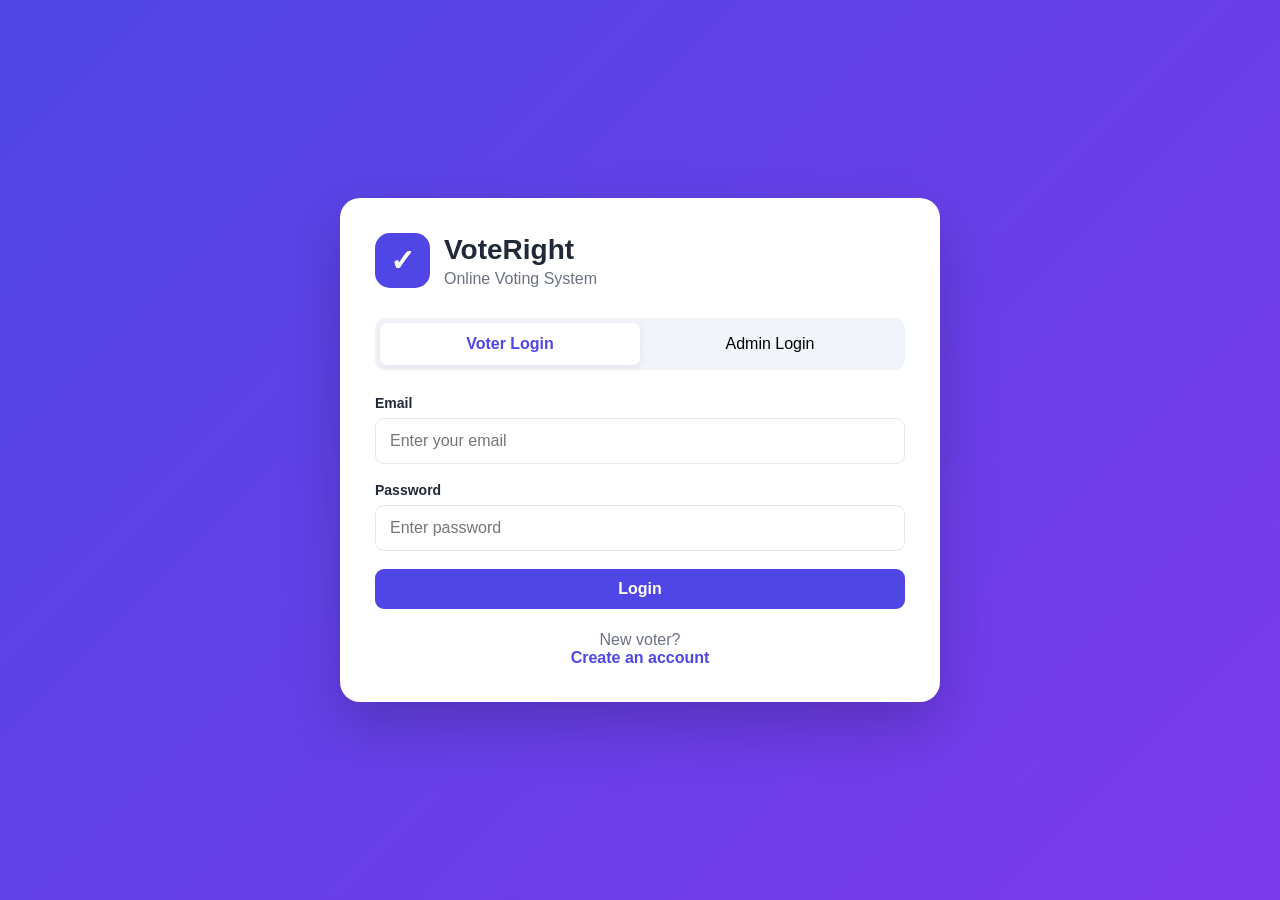
==== index.html @ df5dadd9 "modify" ====
<!DOCTYPE html>
<html lang="en">
<head>
    <meta charset="UTF-8">
    <meta name="viewport" content="width=device-width, initial-scale=1.0">
    <title>VoteRight - Login</title>
    <link rel="stylesheet" href="css/style.css">
</head>
<body class="auth-body">

<div class="auth-container">
    <div class="auth-card">

        <div class="brand">
            <div class="logo">✓</div>
            <div>
                <h1>VoteRight</h1>
                <p>Online Voting System</p>
            </div>
        </div>

        <div class="login-tabs">
            <button class="tab active" onclick="setLoginMode('voter')">
                Voter Login
            </button>

            <button class="tab" onclick="setLoginMode('admin')">
                Admin Login
            </button>
        </div>

        <form id="loginForm">

            <input type="hidden" id="loginMode" value="voter">

            <label>Email</label>
            <input
                type="email"
                id="loginEmail"
                placeholder="Enter your email"
                required
            >

            <label>Password</label>
            <input
                type="password"
                id="loginPassword"
                placeholder="Enter password"
                required
            >

            <button type="submit" class="btn primary full">
                Login
            </button>
        </form>

        <div class="auth-footer">
            <p>New voter?</p>
            <a href="register.html">Create an account</a>
        </div>

        

    </div>
</div>

<div id="toast" class="toast"></div>

<script src="js/app.js"></script>
</body>
</html>
---- css/style.css ----
* {
    margin: 0;
    padding: 0;
    box-sizing: border-box;
}

:root {
    --primary: #4f46e5;
    --primary-dark: #3730a3;
    --bg: #f5f7fb;
    --white: #ffffff;
    --text: #1f2937;
    --muted: #6b7280;
    --border: #e5e7eb;
    --green: #16a34a;
    --red: #dc2626;
    --orange: #ea580c;
    --shadow: 0 10px 30px rgba(0,0,0,.08);
}

body {
    font-family: Arial, Helvetica, sans-serif;
    background: var(--bg);
    color: var(--text);
}

a {
    text-decoration: none;
    color: inherit;
}

button,
input,
select {
    font: inherit;
}

button {
    cursor: pointer;
}

/* AUTH */

.auth-body {
    min-height: 100vh;
    display: flex;
    justify-content: center;
    align-items: center;
    background: linear-gradient(135deg, #4f46e5, #7c3aed);
    padding: 20px;
}

.auth-container {
    width: 100%;
    max-width: 600px;
}

.auth-card {
    background: white;
    border-radius: 20px;
    padding: 35px;
    box-shadow: 0 25px 60px rgba(0,0,0,.2);
}

.auth-card.wide {
    max-width: 700px;
    margin: auto;
}

.brand {
    display: flex;
    align-items: center;
    gap: 14px;
    margin-bottom: 30px;
}

.logo {
    width: 55px;
    height: 55px;
    border-radius: 15px;
    background: var(--primary);
    color: white;
    display: flex;
    align-items: center;
    justify-content: center;
    font-size: 30px;
    font-weight: bold;
}

.brand h1 {
    font-size: 28px;
}

.brand p {
    color: var(--muted);
    margin-top: 4px;
}

.login-tabs {
    display: grid;
    grid-template-columns: 1fr 1fr;
    margin-bottom: 25px;
    background: #f1f5f9;
    padding: 5px;
    border-radius: 10px;
}

.tab {
    border: none;
    background: transparent;
    padding: 12px;
    border-radius: 7px;
}

.tab.active {
    background: white;
    color: var(--primary);
    font-weight: bold;
    box-shadow: 0 2px 8px rgba(0,0,0,.08);
}

label {
    display: block;
    margin-bottom: 7px;
    font-weight: 600;
    font-size: 14px;
}

input,
select {
    width: 100%;
    padding: 13px 14px;
    border: 1px solid var(--border);
    border-radius: 9px;
    outline: none;
    margin-bottom: 18px;
    background: white;
}

input:focus,
select:focus {
    border-color: var(--primary);
    box-shadow: 0 0 0 3px rgba(79,70,229,.1);
}

.btn {
    border: none;
    padding: 11px 17px;
    border-radius: 9px;
    font-weight: 600;
    transition: .2s;
}

.btn:hover {
    transform: translateY(-1px);
}

.btn.primary {
    background: var(--primary);
    color: white;
}

.btn.primary:hover {
    background: var(--primary-dark);
}

.btn.success {
    background: var(--green);
    color: white;
}

.btn.danger {
    background: var(--red);
    color: white;
}

.btn.warning {
    background: var(--orange);
    color: white;
}

.btn.secondary {
    background: #e5e7eb;
    color: #111827;
}

.full {
    width: 100%;
}

.auth-footer {
    text-align: center;
    margin-top: 22px;
    color: var(--muted);
}

.auth-footer a {
    color: var(--primary);
    font-weight: bold;
}

.demo-info {
    margin-top: 25px;
    padding: 15px;
    border-radius: 10px;
    background: #eef2ff;
    color: #3730a3;
    font-size: 14px;
}

.demo-info p {
    margin-top: 5px;
}

.form-grid {
    display: grid;
    grid-template-columns: 1fr 1fr;
    gap: 5px 18px;
}

/* LAYOUT */

.app-layout {
    min-height: 100vh;
}

.sidebar {
    position: fixed;
    left: 0;
    top: 0;
    bottom: 0;
    width: 250px;
    background: #111827;
    color: white;
    padding: 25px 15px;
    z-index: 10;
}

.sidebar-brand {
    display: flex;
    align-items: center;
    gap: 10px;
    padding: 0 10px 30px;
}

.sidebar-brand .logo {
    width: 42px;
    height: 42px;
    font-size: 22px;
}

.sidebar-brand h2 {
    font-size: 21px;
}

.sidebar-brand span {
    font-size: 12px;
    color: #9ca3af;
}

.nav-title {
    color: #6b7280;
    font-size: 11px;
    text-transform: uppercase;
    padding: 10px;
    margin-top: 10px;
}

.nav-link {
    display: block;
    padding: 13px 14px;
    border-radius: 9px;
    margin-bottom: 5px;
    color: #d1d5db;
}

.nav-link:hover,
.nav-link.active {
    background: #312e81;
    color: white;
}

.logout-link {
    color: #a5f9fce0;
}

.main {
    margin-left: 250px;
    min-height: 100vh;
}

.topbar {
    height: 75px;
    background: white;
    border-bottom: 1px solid var(--border);
    display: flex;
    justify-content: space-between;
    align-items: center;
    padding: 0 30px;
}

.topbar h2 {
    font-size: 22px;
}

.user-box {
    display: flex;
    align-items: center;
    gap: 10px;
}

.avatar {
    width: 40px;
    height: 40px;
    background: #e0e7ff;
    color: var(--primary);
    border-radius: 50%;
    display: flex;
    justify-content: center;
    align-items: center;
    font-weight: bold;
}

.content {
    padding: 30px;
}

/* CARDS */

.stats-grid {
    display: grid;
    grid-template-columns: repeat(4, 1fr);
    gap: 20px;
    margin-bottom: 25px;
}

.stat-card,
.card {
    background: white;
    border-radius: 15px;
    padding: 22px;
    box-shadow: var(--shadow);
}

.stat-card h3 {
    font-size: 30px;
    margin: 10px 0;
}

.stat-card p {
    color: var(--muted);
}

.section-title {
    display: flex;
    justify-content: space-between;
    align-items: center;
    margin-bottom: 18px;
}

/* ELECTIONS */

.election-grid {
    display: grid;
    grid-template-columns: repeat(3, 1fr);
    gap: 20px;
}

.election-card {
    background: white;
    padding: 22px;
    border-radius: 15px;
    box-shadow: var(--shadow);
}

.election-card h3 {
    margin: 14px 0 8px;
}

.election-card p {
    color: var(--muted);
    line-height: 1.5;
}

.election-meta {
    margin: 15px 0;
    color: #4b5563;
    font-size: 14px;
}

.badge {
    display: inline-block;
    padding: 5px 10px;
    border-radius: 20px;
    font-size: 12px;
    font-weight: bold;
}

.badge.active,
.badge.approved {
    background: #dcfce7;
    color: #166534;
}

.badge.stopped,
.badge.rejected {
    background: #fee2e2;
    color: #991b1b;
}

.badge.pending {
    background: #fef3c7;
    color: #92400e;
}

/* TABLE */

.table-wrap {
    background: white;
    border-radius: 15px;
    overflow-x: auto;
    box-shadow: var(--shadow);
}

table {
    width: 100%;
    border-collapse: collapse;
}

th,
td {
    text-align: left;
    padding: 15px;
    border-bottom: 1px solid var(--border);
}

th {
    background: #f8fafc;
    font-size: 13px;
}

td {
    font-size: 14px;
}

.actions {
    display: flex;
    gap: 7px;
    flex-wrap: wrap;
}

/* CANDIDATES */

.candidate-grid {
    display: grid;
    grid-template-columns: repeat(3, 1fr);
    gap: 18px;
}

.candidate-card {
    background: white;
    padding: 20px;
    border-radius: 14px;
    box-shadow: var(--shadow);
    text-align: center;
}

.candidate-avatar {
    width: 70px;
    height: 70px;
    background: #e0e7ff;
    color: var(--primary);
    border-radius: 50%;
    margin: auto;
    display: flex;
    align-items: center;
    justify-content: center;
    font-size: 24px;
    font-weight: bold;
}

.candidate-card h3 {
    margin: 12px 0 5px;
}

.candidate-card p {
    color: var(--muted);
    margin-bottom: 15px;
}

/* VOTE */

.vote-options {
    display: grid;
    gap: 15px;
}

.vote-option {
    background: white;
    border: 2px solid var(--border);
    border-radius: 14px;
    padding: 18px;
    display: flex;
    align-items: center;
    gap: 15px;
    cursor: pointer;
}

.vote-option:hover {
    border-color: var(--primary);
}

.vote-option input {
    width: auto;
    margin: 0;
}

.vote-option.selected {
    border-color: var(--primary);
    background: #eef2ff;
}

/* RESULT */

.result-row {
    margin-bottom: 22px;
}

.result-header {
    display: flex;
    justify-content: space-between;
    margin-bottom: 7px;
}

.progress {
    width: 100%;
    height: 12px;
    background: #e5e7eb;
    border-radius: 20px;
    overflow: hidden;
}

.progress-bar {
    height: 100%;
    background: var(--primary);
}

/* MODAL */

.modal {
    position: fixed;
    inset: 0;
    background: rgba(0,0,0,.55);
    display: flex;
    justify-content: center;
    align-items: center;
    padding: 20px;
    z-index: 100;
}

.modal-box {
    background: white;
    width: 100%;
    max-width: 600px;
    border-radius: 16px;
    padding: 25px;
    max-height: 90vh;
    overflow-y: auto;
}

.modal-header {
    display: flex;
    justify-content: space-between;
    align-items: center;
    margin-bottom: 20px;
}

.close-btn {
    border: none;
    background: #f3f4f6;
    width: 35px;
    height: 35px;
    border-radius: 50%;
    font-size: 20px;
}

/* TOAST */

.toast {
    position: fixed;
    right: 25px;
    bottom: 25px;
    background: #111827;
    color: white;
    padding: 14px 20px;
    border-radius: 10px;
    opacity: 0;
    transform: translateY(20px);
    pointer-events: none;
    transition: .3s;
    z-index: 1000;
}

.toast.show {
    opacity: 1;
    transform: translateY(0);
}

/* EMPTY */

.empty {
    background: white;
    padding: 40px;
    border-radius: 15px;
    text-align: center;
    color: var(--muted);
}

/* RESPONSIVE */

@media(max-width: 1000px) {
    .stats-grid {
        grid-template-columns: repeat(2, 1fr);
    }

    .election-grid,
    .candidate-grid {
        grid-template-columns: repeat(2, 1fr);
    }
}

@media(max-width: 750px) {
    .sidebar {
        position: static;
        width: 100%;
    }

    .main {
        margin-left: 0;
    }

    .topbar {
        padding: 0 15px;
    }

    .content {
        padding: 18px;
    }

    .form-grid,
    .stats-grid,
    .election-grid,
    .candidate-grid {
        grid-template-columns: 1fr;
    }
}
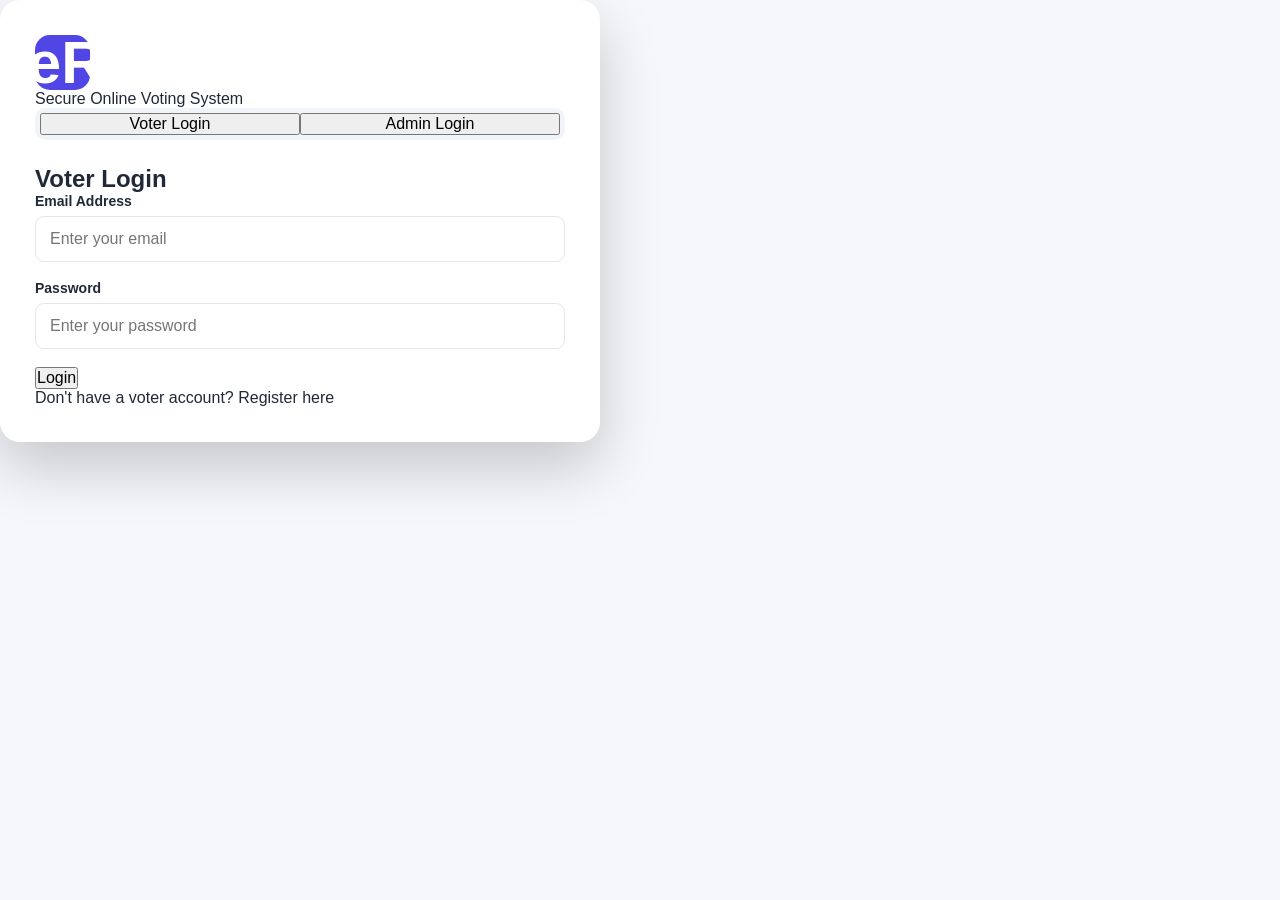
==== commit 65dbe568: "second commit" ====
--- a/index.html
+++ b/index.html
@@ -3,69 +3,440 @@
 <head>
     <meta charset="UTF-8">
     <meta name="viewport" content="width=device-width, initial-scale=1.0">
+
     <title>VoteRight - Login</title>
+
     <link rel="stylesheet" href="css/style.css">
 </head>
-<body class="auth-body">
-
-<div class="auth-container">
-    <div class="auth-card">
-
-        <div class="brand">
-            <div class="logo">✓</div>
-            <div>
+
+<body>
+
+    <div class="auth-container">
+
+        <div class="auth-card">
+
+            <div class="logo">
+                <div class="logo-icon">✓</div>
                 <h1>VoteRight</h1>
-                <p>Online Voting System</p>
             </div>
+
+            <p class="subtitle">
+                Secure Online Voting System
+            </p>
+
+
+            <!-- LOGIN TYPE -->
+
+            <div class="login-tabs">
+
+                <button
+                    type="button"
+                    id="voterTab"
+                    class="login-tab active"
+                    onclick="selectLoginType('voter')"
+                >
+                    Voter Login
+                </button>
+
+                <button
+                    type="button"
+                    id="adminTab"
+                    class="login-tab"
+                    onclick="selectLoginType('admin')"
+                >
+                    Admin Login
+                </button>
+
+            </div>
+
+
+            <h2 id="loginTitle">
+                Voter Login
+            </h2>
+
+
+            <form id="loginForm">
+
+                <div class="form-group">
+
+                    <label for="email">
+                        Email Address
+                    </label>
+
+                    <input
+                        type="email"
+                        id="email"
+                        placeholder="Enter your email"
+                        required
+                    >
+
+                </div>
+
+
+                <div class="form-group">
+
+                    <label for="password">
+                        Password
+                    </label>
+
+                    <input
+                        type="password"
+                        id="password"
+                        placeholder="Enter your password"
+                        required
+                    >
+
+                </div>
+
+
+                <button
+                    type="submit"
+                    class="btn-primary"
+                    id="loginBtn"
+                >
+                    Login
+                </button>
+
+            </form>
+
+
+            <div id="message"></div>
+
+
+            <!-- VOTER REGISTRATION -->
+
+            <div
+                id="registerSection"
+                class="register-link"
+            >
+
+                Don't have a voter account?
+
+                <a href="register.html">
+                    Register here
+                </a>
+
+            </div>
+
+
+            <!-- ADMIN INFO -->
+
+            <div
+                id="adminInfo"
+                style="display: none; margin-top: 20px;"
+            >
+
+                <p>
+                    <strong>Admin Login</strong>
+                </p>
+
+                <p style="font-size: 14px;">
+                    Use your administrator credentials
+                    to access the admin panel.
+                </p>
+
+            </div>
+
         </div>
 
-        <div class="login-tabs">
-            <button class="tab active" onclick="setLoginMode('voter')">
-                Voter Login
-            </button>
-
-            <button class="tab" onclick="setLoginMode('admin')">
-                Admin Login
-            </button>
-        </div>
-
-        <form id="loginForm">
-
-            <input type="hidden" id="loginMode" value="voter">
-
-            <label>Email</label>
-            <input
-                type="email"
-                id="loginEmail"
-                placeholder="Enter your email"
-                required
-            >
-
-            <label>Password</label>
-            <input
-                type="password"
-                id="loginPassword"
-                placeholder="Enter password"
-                required
-            >
-
-            <button type="submit" class="btn primary full">
-                Login
-            </button>
-        </form>
-
-        <div class="auth-footer">
-            <p>New voter?</p>
-            <a href="register.html">Create an account</a>
-        </div>
-
-        
-
     </div>
-</div>
-
-<div id="toast" class="toast"></div>
-
-<script src="js/app.js"></script>
+
+
+    <script>
+
+        let loginType = "voter";
+
+
+        /*
+         * ==========================================
+         * SELECT LOGIN TYPE
+         * ==========================================
+         */
+
+        function selectLoginType(type) {
+
+            loginType = type;
+
+
+            const voterTab =
+                document.getElementById(
+                    "voterTab"
+                );
+
+            const adminTab =
+                document.getElementById(
+                    "adminTab"
+                );
+
+            const loginTitle =
+                document.getElementById(
+                    "loginTitle"
+                );
+
+            const registerSection =
+                document.getElementById(
+                    "registerSection"
+                );
+
+            const adminInfo =
+                document.getElementById(
+                    "adminInfo"
+                );
+
+
+            if (type === "admin") {
+
+                voterTab.classList.remove(
+                    "active"
+                );
+
+                adminTab.classList.add(
+                    "active"
+                );
+
+                loginTitle.textContent =
+                    "Admin Login";
+
+                registerSection.style.display =
+                    "none";
+
+                adminInfo.style.display =
+                    "block";
+
+
+            } else {
+
+                adminTab.classList.remove(
+                    "active"
+                );
+
+                voterTab.classList.add(
+                    "active"
+                );
+
+                loginTitle.textContent =
+                    "Voter Login";
+
+                registerSection.style.display =
+                    "block";
+
+                adminInfo.style.display =
+                    "none";
+            }
+
+        }
+
+
+        /*
+         * ==========================================
+         * LOGIN
+         * ==========================================
+         */
+
+        const loginForm =
+            document.getElementById(
+                "loginForm"
+            );
+
+        const message =
+            document.getElementById(
+                "message"
+            );
+
+        const loginBtn =
+            document.getElementById(
+                "loginBtn"
+            );
+
+
+        loginForm.addEventListener(
+            "submit",
+            async function(event) {
+
+                event.preventDefault();
+
+
+                const email =
+                    document.getElementById(
+                        "email"
+                    ).value.trim();
+
+
+                const password =
+                    document.getElementById(
+                        "password"
+                    ).value;
+
+
+                message.textContent =
+                    "Logging in...";
+
+                message.style.color =
+                    "#555";
+
+                loginBtn.disabled =
+                    true;
+
+
+                try {
+
+                    const response =
+                        await fetch(
+                            "/api/auth/login",
+                            {
+                                method: "POST",
+
+                                headers: {
+                                    "Content-Type":
+                                        "application/json"
+                                },
+
+                                body: JSON.stringify({
+
+                                    email:
+                                        email,
+
+                                    password:
+                                        password
+
+                                })
+                            }
+                        );
+
+
+                    const data =
+                        await response.json();
+
+
+                    if (!response.ok) {
+
+                        throw new Error(
+                            data.message ||
+                            "Login failed"
+                        );
+
+                    }
+
+
+                    /*
+                     * Check selected login type
+                     */
+
+                    if (
+                        loginType === "admin" &&
+                        data.user.role !== "admin"
+                    ) {
+
+                        throw new Error(
+                            "This account is not an admin account."
+                        );
+
+                    }
+
+
+                    if (
+                        loginType === "voter" &&
+                        data.user.role !== "voter"
+                    ) {
+
+                        throw new Error(
+                            "Please use Admin Login for an admin account."
+                        );
+
+                    }
+
+
+                    /*
+                     * Save token
+                     */
+
+                    localStorage.setItem(
+                        "vr_token",
+                        data.token
+                    );
+
+
+                    /*
+                     * Save user
+                     */
+
+                    localStorage.setItem(
+                        "vr_user",
+                        JSON.stringify(
+                            data.user
+                        )
+                    );
+
+
+                    message.textContent =
+                        "Login successful! Redirecting...";
+
+                    message.style.color =
+                        "green";
+
+
+                    /*
+                     * ADMIN
+                     */
+
+                    if (
+                        data.user.role ===
+                        "admin"
+                    ) {
+
+                        setTimeout(
+                            function() {
+
+                                window.location.href =
+                                    "admin/manage-elections.html";
+
+                            },
+                            700
+                        );
+
+
+                    /*
+                     * VOTER
+                     */
+
+                    } else {
+
+                        setTimeout(
+                            function() {
+
+                                window.location.href =
+                                    "dashboard.html";
+
+                            },
+                            700
+                        );
+
+                    }
+
+
+                } catch (error) {
+
+                    console.error(
+                        "Login error:",
+                        error
+                    );
+
+                    message.textContent =
+                        error.message ||
+                        "Something went wrong.";
+
+                    message.style.color =
+                        "red";
+
+                    loginBtn.disabled =
+                        false;
+
+                }
+
+            }
+        );
+
+    </script>
+
 </body>
 </html>
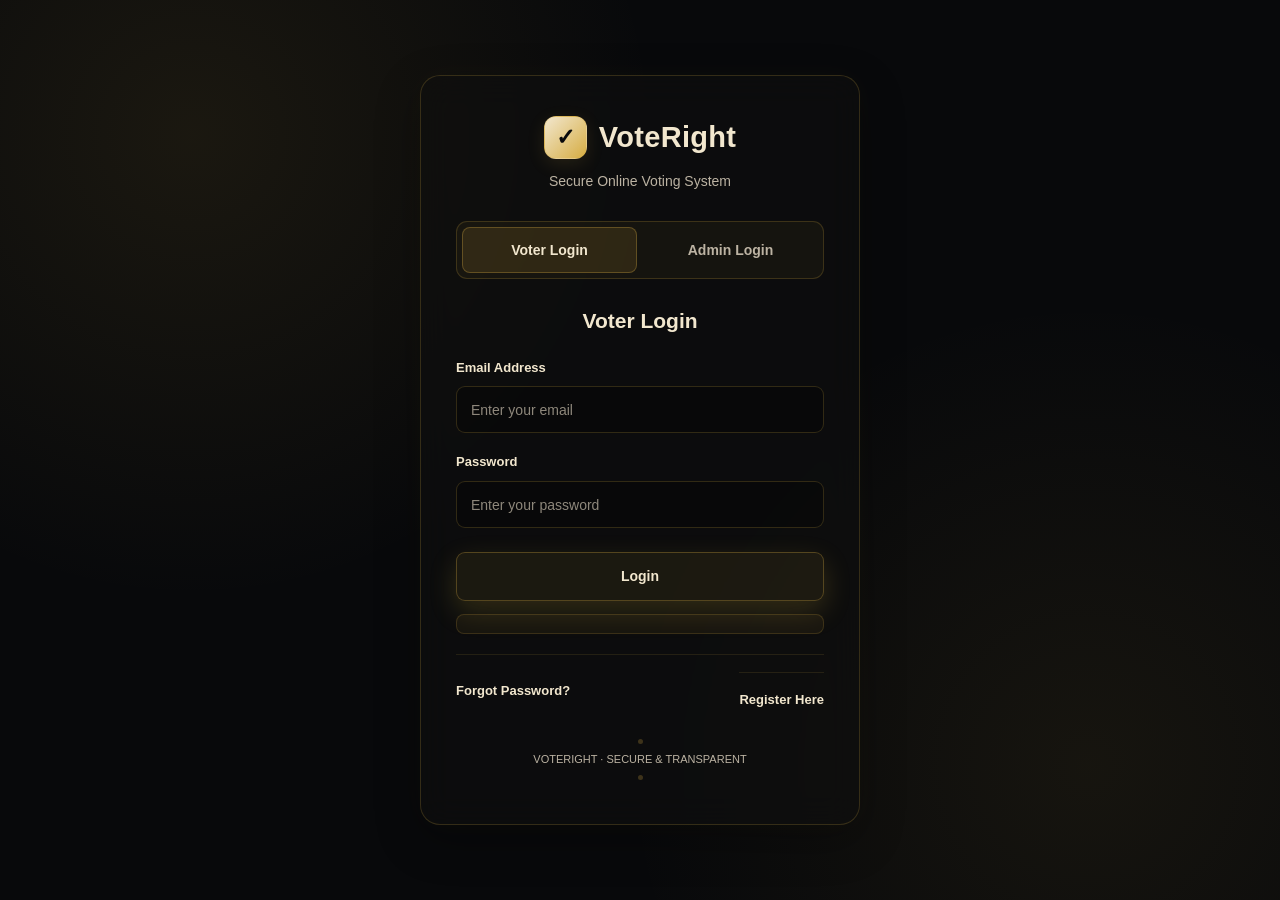
==== commit 85ba7bee: "final commit" ====
--- a/index.html
+++ b/index.html
@@ -7,14 +7,18 @@
     <title>VoteRight - Login</title>
 
     <link rel="stylesheet" href="css/style.css">
+
+    
+       
 </head>
 
-<body>
+<body class="login-page">
 
     <div class="auth-container">
 
         <div class="auth-card">
 
+            <!-- LOGO -->
             <div class="logo">
                 <div class="logo-icon">✓</div>
                 <h1>VoteRight</h1>
@@ -24,9 +28,7 @@
                 Secure Online Voting System
             </p>
 
-
             <!-- LOGIN TYPE -->
-
             <div class="login-tabs">
 
                 <button
@@ -49,12 +51,9 @@
 
             </div>
 
-
-            <h2 id="loginTitle">
-                Voter Login
-            </h2>
-
-
+            <h2 id="loginTitle">Voter Login</h2>
+
+            <!-- LOGIN FORM -->
             <form id="loginForm">
 
                 <div class="form-group">
@@ -72,7 +71,6 @@
 
                 </div>
 
-
                 <div class="form-group">
 
                     <label for="password">
@@ -88,7 +86,6 @@
 
                 </div>
 
-
                 <button
                     type="submit"
                     class="btn-primary"
@@ -99,48 +96,63 @@
 
             </form>
 
-
-            <div id="message"></div>
-
-
-            <!-- VOTER REGISTRATION -->
-
+            <!-- MESSAGE -->
+            <div id="message" role="status" aria-live="polite"></div>
+
+            <!-- VOTER AUTH LINKS -->
             <div
                 id="registerSection"
-                class="register-link"
+                class="auth-links"
             >
 
-                Don't have a voter account?
-
-                <a href="register.html">
-                    Register here
+                <a
+                    href="forgot-password.html"
+                    class="forgot-link"
+                >
+                    Forgot Password?
                 </a>
 
-            </div>
-
+                <a
+                    href="register.html"
+                    class="register-link"
+                >
+                    Register Here
+                </a>
+
+            </div>
 
             <!-- ADMIN INFO -->
-
             <div
                 id="adminInfo"
-                style="display: none; margin-top: 20px;"
+                class="admin-info"
+                style="display: none;"
             >
 
-                <p>
-                    <strong>Admin Login</strong>
+                <div class="admin-icon">♙</div>
+
+                <p class="admin-title">
+                    Admin Login
                 </p>
 
-                <p style="font-size: 14px;">
+                <p class="admin-description">
                     Use your administrator credentials
                     to access the admin panel.
                 </p>
 
             </div>
 
+            <!-- FOOTER -->
+            <div class="login-footer">
+                <span></span>
+                <p>VOTERIGHT · SECURE & TRANSPARENT</p>
+                <span></span>
+            </div>
+
         </div>
 
     </div>
 
+    <!-- JAVASCRIPT: ORIGINAL FUNCTIONALITY -->
 
     <script>
 
@@ -157,71 +169,46 @@
 
             loginType = type;
 
-
             const voterTab =
-                document.getElementById(
-                    "voterTab"
-                );
+                document.getElementById("voterTab");
 
             const adminTab =
-                document.getElementById(
-                    "adminTab"
-                );
+                document.getElementById("adminTab");
 
             const loginTitle =
-                document.getElementById(
-                    "loginTitle"
-                );
+                document.getElementById("loginTitle");
 
             const registerSection =
-                document.getElementById(
-                    "registerSection"
-                );
+                document.getElementById("registerSection");
 
             const adminInfo =
-                document.getElementById(
-                    "adminInfo"
-                );
+                document.getElementById("adminInfo");
 
 
             if (type === "admin") {
 
-                voterTab.classList.remove(
-                    "active"
-                );
-
-                adminTab.classList.add(
-                    "active"
-                );
-
-                loginTitle.textContent =
-                    "Admin Login";
-
-                registerSection.style.display =
-                    "none";
-
-                adminInfo.style.display =
-                    "block";
-
+                voterTab.classList.remove("active");
+
+                adminTab.classList.add("active");
+
+                loginTitle.textContent = "Admin Login";
+
+                registerSection.style.display = "none";
+
+                adminInfo.style.display = "block";
 
             } else {
 
-                adminTab.classList.remove(
-                    "active"
-                );
-
-                voterTab.classList.add(
-                    "active"
-                );
-
-                loginTitle.textContent =
-                    "Voter Login";
-
-                registerSection.style.display =
-                    "block";
-
-                adminInfo.style.display =
-                    "none";
+                adminTab.classList.remove("active");
+
+                voterTab.classList.add("active");
+
+                loginTitle.textContent = "Voter Login";
+
+                registerSection.style.display = "flex";
+
+                adminInfo.style.display = "none";
+
             }
 
         }
@@ -234,19 +221,13 @@
          */
 
         const loginForm =
-            document.getElementById(
-                "loginForm"
-            );
+            document.getElementById("loginForm");
 
         const message =
-            document.getElementById(
-                "message"
-            );
+            document.getElementById("message");
 
         const loginBtn =
-            document.getElementById(
-                "loginBtn"
-            );
+            document.getElementById("loginBtn");
 
 
         loginForm.addEventListener(
@@ -255,71 +236,56 @@
 
                 event.preventDefault();
 
-
                 const email =
-                    document.getElementById(
-                        "email"
-                    ).value.trim();
-
+                    document.getElementById("email").value.trim();
 
                 const password =
-                    document.getElementById(
-                        "password"
-                    ).value;
-
-
-                message.textContent =
-                    "Logging in...";
-
-                message.style.color =
-                    "#555";
-
-                loginBtn.disabled =
-                    true;
+                    document.getElementById("password").value;
+
+
+                message.textContent = "Logging in...";
+
+                message.className = "message-loading";
+
+                loginBtn.disabled = true;
 
 
                 try {
 
-                    const response =
-                        await fetch(
-                            "/api/auth/login",
-                            {
-                                method: "POST",
-
-                                headers: {
-                                    "Content-Type":
-                                        "application/json"
-                                },
-
-                                body: JSON.stringify({
-
-                                    email:
-                                        email,
-
-                                    password:
-                                        password
-
-                                })
-                            }
+                    const response = await fetch(
+                        "/api/auth/login",
+                        {
+                            method: "POST",
+
+                            headers: {
+                                "Content-Type": "application/json"
+                            },
+
+                            body: JSON.stringify({
+
+                                email: email,
+
+                                password: password
+
+                            })
+                        }
+                    );
+
+
+                    const data = await response.json();
+
+
+                    if (!response.ok) {
+
+                        throw new Error(
+                            data.message || "Login failed"
                         );
 
-
-                    const data =
-                        await response.json();
-
-
-                    if (!response.ok) {
-
-                        throw new Error(
-                            data.message ||
-                            "Login failed"
-                        );
-
                     }
 
 
                     /*
-                     * Check selected login type
+                     * CHECK SELECTED LOGIN TYPE
                      */
 
                     if (
@@ -347,7 +313,7 @@
 
 
                     /*
-                     * Save token
+                     * SAVE TOKEN
                      */
 
                     localStorage.setItem(
@@ -357,79 +323,61 @@
 
 
                     /*
-                     * Save user
+                     * SAVE USER
                      */
 
                     localStorage.setItem(
                         "vr_user",
-                        JSON.stringify(
-                            data.user
-                        )
+                        JSON.stringify(data.user)
                     );
 
 
                     message.textContent =
                         "Login successful! Redirecting...";
 
-                    message.style.color =
-                        "green";
-
-
-                    /*
-                     * ADMIN
-                     */
-
-                    if (
-                        data.user.role ===
-                        "admin"
-                    ) {
-
-                        setTimeout(
-                            function() {
-
-                                window.location.href =
-                                    "admin/manage-elections.html";
-
-                            },
-                            700
-                        );
-
-
-                    /*
-                     * VOTER
+                    message.className = "message-success";
+
+
+                    /*
+                     * ADMIN REDIRECT
+                     */
+
+                    if (data.user.role === "admin") {
+
+                        setTimeout(function() {
+
+                            window.location.href =
+                                "admin/manage-elections.html";
+
+                        }, 700);
+
+
+                    /*
+                     * VOTER REDIRECT
                      */
 
                     } else {
 
-                        setTimeout(
-                            function() {
-
-                                window.location.href =
-                                    "dashboard.html";
-
-                            },
-                            700
-                        );
+                        setTimeout(function() {
+
+                            window.location.href =
+                                "dashboard.html";
+
+                        }, 700);
 
                     }
 
 
                 } catch (error) {
 
-                    console.error(
-                        "Login error:",
-                        error
-                    );
+                    console.error("Login error:", error);
 
                     message.textContent =
-                        error.message ||
-                        "Something went wrong.";
-
-                    message.style.color =
-                        "red";
-
-                    loginBtn.disabled =
-                        false;
+                        error.message || "Something went wrong.";
+
+                    message.className = "message-error";
+
+                    loginBtn.disabled = false;
 
                 }
 
--- a/css/style.css
+++ b/css/style.css
@@ -1,27 +1,3881 @@
+
+/* =========================================================
+   VOTERIGHT — PREMIUM BLACK & GOLD UI
+   Dashboard stylesheet
+========================================================= */
+
+:root {
+    --bg: #090909;
+    --panel: #12110e;
+    --panel-light: #1b1811;
+    --gold: #d6ad43;
+    --gold-light: #ffe49a;
+    --gold-dark: #92701f;
+    --text: #f7f1df;
+    --muted: #aaa397;
+    --border: rgba(214, 173, 67, .38);
+    --green: #72d69a;
+    --red: #e68b80;
+}
+
 * {
     margin: 0;
     padding: 0;
     box-sizing: border-box;
 }
 
+html {
+    scroll-behavior: smooth;
+}
+
+body {
+    min-height: 100vh;
+    color: var(--text);
+    background:
+        radial-gradient(ellipse at 75% 8%, rgba(180, 130, 30, .12), transparent 35%),
+        radial-gradient(ellipse at 10% 90%, rgba(180, 130, 30, .06), transparent 30%),
+        var(--bg);
+    font-family: Inter, "Segoe UI", Arial, sans-serif;
+    font-size: 14px;
+}
+
+/* =========================================================
+   LEFT SIDEBAR
+========================================================= */
+
+.topbar {
+    position: fixed;
+    inset: 12px auto 12px 12px;
+    z-index: 1000;
+
+    width: 208px;
+    padding: 20px 12px;
+
+    display: flex;
+    flex-direction: column;
+
+    background: rgba(12, 12, 11, .96);
+    border: 1px solid var(--gold);
+    border-radius: 21px;
+
+    box-shadow: 0 15px 45px rgba(0, 0, 0, .55);
+    backdrop-filter: blur(18px);
+    -webkit-backdrop-filter: blur(18px);
+}
+
+.brand {
+    display: flex;
+    align-items: center;
+    gap: 11px;
+
+    padding: 6px 5px 22px;
+    margin-bottom: 19px;
+
+    color: var(--gold-light);
+    font-size: 20px;
+    font-weight: 850;
+
+    border-bottom: 1px solid rgba(214, 173, 67, .24);
+}
+
+.logo-icon {
+    width: 43px;
+    height: 43px;
+    flex-shrink: 0;
+
+    display: grid;
+    place-items: center;
+
+    color: #111;
+    font-size: 24px;
+    font-weight: 900;
+
+    background: linear-gradient(135deg, #fff0a9, #d6ad43, #a77b20);
+    border-radius: 13px;
+    box-shadow: 0 5px 22px rgba(214, 173, 67, .25);
+}
+
+.topbar nav {
+    display: flex;
+    flex-direction: column;
+    gap: 8px;
+}
+
+.topbar nav a,
+.topbar nav button {
+    width: 100%;
+    min-height: 42px;
+
+    display: flex;
+    align-items: center;
+    gap: 11px;
+
+    padding: 10px 12px;
+
+    color: #c0b9aa;
+    background: transparent;
+    border: 1px solid transparent;
+    border-radius: 10px;
+
+    font-family: inherit;
+    font-size: 12px;
+    font-weight: 650;
+    text-decoration: none;
+    text-align: left;
+
+    cursor: pointer;
+    transition: .25s ease;
+}
+
+.topbar nav a span,
+.topbar nav button span {
+    width: 18px;
+    text-align: center;
+    font-size: 16px;
+}
+
+.topbar nav a:hover,
+.topbar nav a.active {
+    color: #17120a;
+    background: linear-gradient(110deg, #f8e39b, #d6ad43);
+    box-shadow: 0 5px 18px rgba(214, 173, 67, .16);
+}
+
+.topbar nav button:hover {
+    color: white;
+    background: rgba(170, 45, 35, .18);
+    border-color: rgba(220, 80, 65, .25);
+}
+
+.logout-btn {
+    margin-top: 13px;
+    color: var(--red) !important;
+}
+
+.sidebar-bottom {
+    margin-top: auto;
+    padding: 15px 5px 3px;
+    color: #766b53;
+    font-size: 9px;
+    letter-spacing: 1.2px;
+    text-align: center;
+}
+
+/* =========================================================
+   MAIN CONTENT
+========================================================= */
+
+.dashboard-container {
+    width: calc(100% - 250px);
+    max-width: 1550px;
+    min-height: 100vh;
+
+    margin-left: 232px;
+    padding: 16px 24px 22px;
+
+    display: flex;
+    flex-direction: column;
+    gap: 17px;
+}
+
+/* =========================================================
+   TOP BAR
+========================================================= */
+
+.dashboard-top {
+    min-height: 44px;
+
+    display: flex;
+    align-items: center;
+    justify-content: space-between;
+    gap: 15px;
+}
+
+.mobile-menu-label {
+    display: none;
+    color: var(--gold-light);
+    font-weight: 800;
+}
+
+.search-box {
+    width: min(390px, 60%);
+    min-height: 40px;
+
+    display: flex;
+    align-items: center;
+    gap: 10px;
+
+    padding: 0 14px;
+
+    color: var(--gold);
+    background: rgba(18, 17, 14, .95);
+    border: 1px solid var(--gold-dark);
+    border-radius: 30px;
+
+    box-shadow: inset 0 0 12px rgba(214, 173, 67, .05);
+}
+
+.search-box span {
+    font-size: 19px;
+}
+
+.search-box input {
+    width: 100%;
+    color: white;
+    background: transparent;
+    border: 0;
+    outline: 0;
+    font-family: inherit;
+    font-size: 12px;
+}
+
+.search-box input::placeholder {
+    color: #8d8679;
+}
+
+.top-actions {
+    display: flex;
+    align-items: center;
+    gap: 10px;
+}
+
+.notification-button {
+    width: 39px;
+    height: 39px;
+
+    display: grid;
+    place-items: center;
+
+    color: var(--gold-light);
+    background: var(--panel);
+    border: 1px solid var(--gold-dark);
+    border-radius: 50%;
+
+    text-decoration: none;
+    font-size: 18px;
+}
+
+.top-profile {
+    min-height: 39px;
+    padding: 5px 12px 5px 6px;
+
+    display: flex;
+    align-items: center;
+    gap: 9px;
+
+    color: var(--gold-light);
+    background: var(--panel);
+    border: 1px solid var(--gold-dark);
+    border-radius: 25px;
+
+    font-size: 12px;
+    font-weight: 750;
+}
+
+.top-profile-icon {
+    width: 29px;
+    height: 29px;
+
+    display: grid;
+    place-items: center;
+
+    color: #111;
+    background: linear-gradient(135deg, #fff0a9, #c99b2e);
+    border-radius: 50%;
+    font-size: 17px;
+}
+
+/* =========================================================
+   WELCOME BANNER
+========================================================= */
+
+.welcome-section {
+    position: relative;
+    isolation: isolate;
+    overflow: hidden;
+
+    min-height: 145px;
+    padding: 22px 28px;
+
+    display: flex;
+    align-items: center;
+
+    background:
+        radial-gradient(ellipse at 76% 50%, rgba(218, 165, 48, .28), transparent 35%),
+        linear-gradient(105deg, #17140e 0%, #2a2112 55%, #100e0a 100%);
+
+    border: 1px solid var(--gold);
+    border-radius: 16px;
+
+    box-shadow: 0 12px 35px rgba(0, 0, 0, .38);
+}
+
+.welcome-section::before {
+    content: "";
+    position: absolute;
+    z-index: -1;
+    top: -100px;
+    right: 20%;
+    width: 330px;
+    height: 300px;
+
+    border: 25px solid rgba(214, 173, 67, .10);
+    border-radius: 50%;
+    transform: rotate(-25deg);
+}
+
+.welcome-content {
+    position: relative;
+    z-index: 2;
+}
+
+.small-text {
+    color: #f1dfb0;
+    font-size: 12px;
+    font-weight: 750;
+    letter-spacing: 1px;
+}
+
+.welcome-section h1 {
+    margin: 2px 0 5px;
+    color: var(--gold-light);
+    font-size: clamp(27px, 3vw, 39px);
+    font-weight: 900;
+    line-height: 1.15;
+}
+
+.welcome-section p:last-of-type {
+    color: #e0d4b9;
+    font-size: 12px;
+}
+
+.welcome-date {
+    display: inline-block;
+    margin-top: 10px;
+    padding: 5px 10px;
+
+    color: #17120a;
+    background: linear-gradient(120deg, #ffe99c, #c99b2e);
+    border-radius: 20px;
+
+    font-size: 10px;
+    font-weight: 850;
+}
+
+.welcome-decoration {
+    position: absolute;
+    top: 0;
+    right: 0;
+    width: 42%;
+    height: 100%;
+    pointer-events: none;
+}
+
+.gold-orbit {
+    position: absolute;
+    top: -85px;
+    right: 25px;
+
+    width: 270px;
+    height: 230px;
+
+    border: 22px solid rgba(255, 224, 135, .14);
+    border-radius: 50%;
+    transform: rotate(-25deg);
+}
+
+.vote-illustration {
+    position: absolute;
+    right: 12%;
+    bottom: 17px;
+
+    width: 75px;
+    height: 47px;
+
+    display: flex;
+    align-items: center;
+    justify-content: center;
+
+    color: #241a08;
+    background: linear-gradient(135deg, #ffe9a0, #bc8b26);
+    border: 1px solid #f7d779;
+    border-radius: 5px 5px 10px 10px;
+
+    font-size: 13px;
+    font-weight: 900;
+    box-shadow: 0 10px 25px rgba(0, 0, 0, .4);
+}
+
+.vote-check {
+    position: absolute;
+    top: -29px;
+    right: 17px;
+
+    color: var(--gold-light);
+    font-size: 34px;
+    transform: rotate(-15deg);
+}
+
+/* =========================================================
+   SUMMARY CARDS
+========================================================= */
+
+.stats-grid {
+    display: grid;
+    grid-template-columns: repeat(4, minmax(0, 1fr));
+    gap: 11px;
+}
+
+.stat-card {
+    min-width: 0;
+    min-height: 76px;
+    padding: 12px;
+
+    display: flex;
+    align-items: center;
+    gap: 12px;
+
+    color: var(--text);
+    background: linear-gradient(140deg, #211c11, #100f0c);
+    border: 1px solid var(--gold-dark);
+    border-radius: 13px;
+
+    text-decoration: none;
+    transition: .25s ease;
+}
+
+.stat-card:hover {
+    transform: translateY(-3px);
+    border-color: var(--gold-light);
+    box-shadow: 0 8px 22px rgba(214, 173, 67, .12);
+}
+
+.stat-icon {
+    width: 43px;
+    height: 43px;
+    flex-shrink: 0;
+
+    display: grid;
+    place-items: center;
+
+    color: #151007;
+    background: linear-gradient(135deg, #ffe99c, #c99b2e);
+    border-radius: 11px;
+
+    font-size: 21px;
+    font-weight: 900;
+}
+
+.stat-info {
+    min-width: 0;
+    display: flex;
+    flex-direction: column;
+}
+
+.stat-info span {
+    color: var(--muted);
+    font-size: 10px;
+}
+
+.stat-info strong {
+    overflow: hidden;
+    color: var(--gold-light);
+    font-size: 14px;
+    text-overflow: ellipsis;
+}
+
+.stat-info small {
+    color: #b9a77b;
+    font-size: 9px;
+}
+
+/* =========================================================
+   MAIN TWO-COLUMN GRID
+========================================================= */
+
+.dashboard-main-grid {
+    display: grid;
+    grid-template-columns: 1.2fr .9fr;
+    gap: 13px;
+    align-items: stretch;
+}
+
+.dashboard-card {
+    min-width: 0;
+    padding: 15px;
+
+    background: rgba(19, 18, 15, .94);
+    border: 1px solid var(--border);
+    border-radius: 15px;
+
+    box-shadow: 0 10px 28px rgba(0, 0, 0, .24);
+    backdrop-filter: blur(14px);
+    -webkit-backdrop-filter: blur(14px);
+}
+
+.section-heading {
+    display: flex;
+    align-items: center;
+    justify-content: space-between;
+    gap: 10px;
+
+    margin-bottom: 12px;
+    padding-bottom: 10px;
+
+    border-bottom: 1px solid rgba(214, 173, 67, .22);
+}
+
+.section-heading h2 {
+    color: var(--gold-light);
+    font-size: 15px;
+    font-weight: 800;
+}
+
+.heading-icon {
+    margin-right: 5px;
+}
+
+.view-all {
+    color: var(--gold);
+    font-size: 10px;
+    font-weight: 750;
+    text-decoration: none;
+}
+
+.view-all:hover {
+    color: var(--gold-light);
+}
+
+/* =========================================================
+   ELECTION LIST
+========================================================= */
+
+.dashboard-election-list {
+    display: flex;
+    flex-direction: column;
+    gap: 9px;
+}
+
+.dashboard-election-card {
+    padding: 13px;
+
+    background: linear-gradient(120deg, #211c12, #14120e);
+    border: 1px solid rgba(214, 173, 67, .25);
+    border-radius: 11px;
+
+    transition: .25s ease;
+}
+
+.dashboard-election-card:hover {
+    border-color: var(--gold);
+}
+
+.dashboard-election-card h3 {
+    margin-bottom: 4px;
+    color: #f6e5b8;
+    font-size: 13px;
+}
+
+.dashboard-election-card p {
+    color: var(--muted);
+    font-size: 11px;
+}
+
+.election-card-bottom {
+    margin-top: 11px;
+
+    display: flex;
+    align-items: center;
+    justify-content: space-between;
+    gap: 8px;
+}
+
+.election-status {
+    padding: 4px 9px;
+    border-radius: 20px;
+    font-size: 10px;
+    font-weight: 750;
+}
+
+.election-status.active {
+    color: #8be0a7;
+    background: rgba(35, 139, 75, .18);
+    border: 1px solid rgba(80, 190, 110, .3);
+}
+
+.election-status.stopped {
+    color: #ef9c91;
+    background: rgba(180, 55, 45, .13);
+    border: 1px solid rgba(220, 90, 75, .25);
+}
+
+.election-vote-button {
+    padding: 6px 11px;
+
+    color: #17120a;
+    background: linear-gradient(120deg, #ffe99c, #c99b2e);
+    border-radius: 20px;
+
+    font-size: 10px;
+    font-weight: 850;
+    text-decoration: none;
+}
+
+/* =========================================================
+   QUICK ACTIONS
+========================================================= */
+
+.quick-actions {
+    display: grid;
+    grid-template-columns: repeat(2, minmax(0, 1fr));
+    gap: 9px;
+}
+
+.action-card {
+    min-width: 0;
+    min-height: 105px;
+    padding: 12px;
+
+    display: flex;
+    flex-direction: column;
+    align-items: flex-start;
+    justify-content: center;
+
+    color: var(--text);
+    background: linear-gradient(145deg, #211d14, #12110e);
+    border: 1px solid rgba(214, 173, 67, .25);
+    border-radius: 11px;
+
+    text-decoration: none;
+    transition: .25s ease;
+}
+
+.action-card:hover {
+    transform: translateY(-3px);
+    border-color: var(--gold);
+    background: #282113;
+}
+
+.action-icon {
+    width: 34px;
+    height: 34px;
+    margin-bottom: 7px;
+
+    display: grid;
+    place-items: center;
+
+    color: #111;
+    background: linear-gradient(135deg, #fff0a9, #c99b2e);
+    border-radius: 9px;
+
+    font-size: 17px;
+}
+
+.action-card h3 {
+    margin-bottom: 3px;
+    color: var(--gold-light);
+    font-size: 11px;
+}
+
+.action-card p {
+    color: var(--muted);
+    font-size: 9px;
+    line-height: 1.4;
+}
+
+/* =========================================================
+   LOWER GRID
+========================================================= */
+
+.dashboard-lower-grid {
+    display: grid;
+    grid-template-columns: 1.2fr .9fr;
+    gap: 13px;
+}
+
+.profile-grid {
+    display: grid;
+    grid-template-columns: repeat(3, minmax(0, 1fr));
+    gap: 9px;
+}
+
+.profile-item {
+    min-width: 0;
+    padding: 11px;
+
+    background: linear-gradient(145deg, #211d14, #13120f);
+    border: 1px solid rgba(214, 173, 67, .22);
+    border-radius: 10px;
+}
+
+.profile-item span {
+    display: block;
+    margin-bottom: 5px;
+    color: var(--muted);
+    font-size: 9px;
+    font-weight: 700;
+    text-transform: uppercase;
+}
+
+.profile-item strong {
+    display: block;
+    overflow-wrap: anywhere;
+    color: #f6e4b5;
+    font-size: 12px;
+}
+
+/* QUOTE PANEL */
+
+.quote-panel {
+    position: relative;
+    overflow: hidden;
+
+    min-height: 150px;
+
+    display: flex;
+    flex-direction: column;
+    align-items: center;
+    justify-content: center;
+
+    text-align: center;
+
+    background:
+        radial-gradient(ellipse at 50% 120%, rgba(214, 173, 67, .22), transparent 65%),
+        linear-gradient(145deg, #241c0e, #100e0a);
+}
+
+.quote-mark {
+    color: var(--gold);
+    font-family: Georgia, serif;
+    font-size: 42px;
+    line-height: .8;
+}
+
+.quote-panel blockquote {
+    color: var(--gold-light);
+    font-size: 16px;
+    font-weight: 800;
+    line-height: 1.5;
+}
+
+.quote-panel > span {
+    margin-top: 8px;
+    color: #bba36a;
+    font-size: 10px;
+}
+
+.quote-decoration {
+    margin-top: 13px;
+    color: var(--gold);
+    letter-spacing: 12px;
+    opacity: .6;
+}
+
+/* =========================================================
+   MESSAGE AND FOOTER
+========================================================= */
+
+.message {
+    padding: 11px 13px;
+    color: var(--gold-light);
+    background: rgba(214, 173, 67, .07);
+    border: 1px solid rgba(214, 173, 67, .20);
+    border-radius: 9px;
+    font-size: 12px;
+}
+
+.dashboard-footer {
+    padding: 10px 5px;
+    color: #817866;
+    font-size: 10px;
+    text-align: center;
+}
+
+/* =========================================================
+   GENERAL BUTTONS
+========================================================= */
+
+.btn-primary {
+    padding: 11px 19px;
+    color: #111;
+    background: linear-gradient(120deg, #ffe99c, #c99b2e);
+    border: 0;
+    border-radius: 9px;
+    font-family: inherit;
+    font-size: 12px;
+    font-weight: 800;
+    cursor: pointer;
+}
+
+/* =========================================================
+   SCROLLBAR
+========================================================= */
+
+::-webkit-scrollbar {
+    width: 7px;
+}
+
+::-webkit-scrollbar-track {
+    background: #090909;
+}
+
+::-webkit-scrollbar-thumb {
+    background: #80621e;
+    border-radius: 10px;
+}
+
+/* =========================================================
+   RESPONSIVE
+========================================================= */
+
+@media (max-width: 1100px) {
+    .topbar {
+        width: 185px;
+    }
+
+    .dashboard-container {
+        width: calc(100% - 215px);
+        margin-left: 205px;
+        padding: 14px;
+    }
+
+    .dashboard-main-grid,
+    .dashboard-lower-grid {
+        grid-template-columns: 1fr;
+    }
+}
+
+@media (max-width: 700px) {
+    .topbar {
+        position: relative;
+        inset: auto;
+        width: auto;
+        margin: 9px;
+        padding: 13px;
+    }
+
+    .brand {
+        padding-bottom: 12px;
+        margin-bottom: 12px;
+    }
+
+    .topbar nav {
+        display: grid;
+        grid-template-columns: repeat(2, minmax(0, 1fr));
+    }
+
+    .logout-btn {
+        margin-top: 0;
+    }
+
+    .sidebar-bottom {
+        display: none;
+    }
+
+    .dashboard-container {
+        width: auto;
+        margin: 0 10px;
+        padding: 5px;
+        gap: 12px;
+    }
+
+    .mobile-menu-label {
+        display: block;
+    }
+
+    .dashboard-top {
+        flex-wrap: wrap;
+    }
+
+    .search-box {
+        width: 100%;
+        order: 3;
+    }
+
+    .top-actions {
+        margin-left: auto;
+    }
+
+    .welcome-section {
+        min-height: 135px;
+        padding: 18px;
+    }
+
+    .welcome-decoration {
+        opacity: .55;
+    }
+
+    .stats-grid {
+        grid-template-columns: repeat(2, minmax(0, 1fr));
+    }
+
+    .profile-grid {
+        grid-template-columns: repeat(2, minmax(0, 1fr));
+    }
+}
+
+@media (max-width: 420px) {
+    .stats-grid {
+        gap: 7px;
+    }
+
+    .stat-card {
+        padding: 9px;
+        gap: 7px;
+    }
+
+    .stat-icon {
+        width: 34px;
+        height: 34px;
+        font-size: 17px;
+    }
+
+    .stat-info strong {
+        font-size: 12px;
+    }
+
+    .quick-actions {
+        grid-template-columns: repeat(2, minmax(0, 1fr));
+    }
+
+    .dashboard-card {
+        padding: 12px;
+    }
+
+    .welcome-section h1 {
+        font-size: 25px;
+    }
+}
+
+/* =========================================================
+   VOTERIGHT — ELECTIONS PAGE
+   Compact Cards | Equal Alignment | Black & Gold
+========================================================= */
+
+/* PAGE HEADING */
+
+.election-page-heading {
+    margin: 0;
+    padding: 2px 2px 10px;
+    display: flex;
+    align-items: center;
+    justify-content: space-between;
+    gap: 10px;
+}
+
+.election-page-heading h2 {
+    color: var(--gold-light);
+    font-size: 16px;
+    font-weight: 800;
+}
+
+.election-page-note {
+    color: var(--muted);
+    font-size: 10px;
+}
+
+
+/* ELECTIONS GRID */
+
+.elections-grid {
+    display: grid;
+    grid-template-columns: repeat(3, minmax(0, 1fr));
+    gap: 12px;
+    align-items: stretch;
+}
+
+
+/* ELECTION CARD */
+
+.election-page-card {
+    min-width: 0;
+    min-height: 250px;
+    padding: 12px;
+
+    display: flex;
+    flex-direction: column;
+
+    background: linear-gradient(145deg, #211d14, #11100d);
+    border: 1px solid var(--border);
+    border-radius: 11px;
+
+    box-shadow: 0 8px 18px rgba(0, 0, 0, .2);
+    transition: .25s ease;
+}
+
+.election-page-card:hover {
+    transform: translateY(-2px);
+    border-color: var(--gold);
+    box-shadow: 0 10px 22px rgba(214, 173, 67, .10);
+}
+
+
+/* CARD TOP */
+
+.election-card-top {
+    min-height: 35px;
+    margin-bottom: 9px;
+
+    display: flex;
+    align-items: center;
+    justify-content: space-between;
+    gap: 8px;
+}
+
+
+/* ELECTION ICON */
+
+.election-large-icon {
+    width: 34px;
+    height: 34px;
+    flex-shrink: 0;
+
+    display: grid;
+    place-items: center;
+
+    color: #17120a;
+    background: linear-gradient(135deg, #ffe99c, #c99b2e);
+    border-radius: 9px;
+    font-size: 17px;
+}
+
+
+/* STATUS */
+
+.status-active,
+.status-stopped {
+    display: inline-block;
+    padding: 4px 8px;
+    border-radius: 20px;
+    font-size: 9px;
+    font-weight: 800;
+    white-space: nowrap;
+}
+
+.status-active {
+    color: #8be0a7;
+    background: rgba(35, 139, 75, .18);
+    border: 1px solid rgba(80, 190, 110, .3);
+}
+
+.status-stopped {
+    color: #ef9c91;
+    background: rgba(180, 55, 45, .13);
+    border: 1px solid rgba(220, 90, 75, .25);
+}
+
+
+/* CARD TITLE */
+
+.election-page-card h3 {
+    min-height: 19px;
+    margin: 0 0 5px;
+
+    color: var(--gold-light);
+    font-size: 13px;
+    font-weight: 800;
+    line-height: 1.4;
+    overflow-wrap: anywhere;
+}
+
+
+/* CARD DESCRIPTION */
+
+.election-description {
+    min-height: 44px;
+    max-height: 44px;
+    margin: 0;
+
+    color: var(--muted);
+    font-size: 10px;
+    line-height: 1.45;
+
+    overflow: hidden;
+    overflow-wrap: anywhere;
+}
+
+
+/* START AND END DATE */
+
+.election-dates {
+    display: grid;
+    grid-template-columns: repeat(2, minmax(0, 1fr));
+    gap: 6px;
+    margin: 10px 0;
+}
+
+.election-dates div {
+    min-width: 0;
+    min-height: 46px;
+    padding: 7px;
+
+    display: flex;
+    flex-direction: column;
+    justify-content: center;
+
+    background: rgba(214, 173, 67, .06);
+    border: 1px solid rgba(214, 173, 67, .18);
+    border-radius: 7px;
+}
+
+.election-dates span {
+    display: block;
+    margin-bottom: 4px;
+
+    color: var(--muted);
+    font-size: 7px;
+    font-weight: 800;
+    letter-spacing: .5px;
+}
+
+.election-dates strong {
+    color: #f5e5bd;
+    font-size: 9px;
+    overflow-wrap: anywhere;
+}
+
+
+/* CARD BUTTON AREA */
+
+.election-card-action {
+    min-height: 38px;
+    margin-top: auto;
+    padding-top: 8px;
+
+    display: flex;
+    align-items: center;
+    justify-content: flex-end;
+
+    border-top: 1px solid rgba(214, 173, 67, .17);
+}
+
+.election-card-action .btn-primary {
+    padding: 7px 11px;
+    border-radius: 7px;
+    font-size: 10px;
+}
+
+.election-card-action .btn-primary:disabled {
+    color: #aaa092;
+    background: #39352b;
+    cursor: not-allowed;
+    opacity: .75;
+}
+
+
+/* MESSAGE */
+
+#message {
+    margin: 10px 0;
+    color: var(--muted);
+    font-size: 12px;
+}
+
+
+/* TABLET */
+
+@media (max-width: 1050px) {
+    .elections-grid {
+        grid-template-columns: repeat(2, minmax(0, 1fr));
+    }
+}
+
+
+/* MOBILE */
+
+@media (max-width: 600px) {
+    .elections-grid {
+        grid-template-columns: 1fr;
+        gap: 10px;
+    }
+
+    .election-page-card {
+        min-height: 235px;
+    }
+
+    .election-page-note {
+        display: none;
+    }
+
+    .election-page-heading h2 {
+        font-size: 14px;
+    }
+}
+
+/* =========================================================
+   VOTERIGHT — MY VOTES PAGE
+   Compact Layout | Black & Gold | Responsive
+========================================================= */
+
+/* SUMMARY */
+
+.my-votes-summary {
+    display: grid;
+    grid-template-columns: repeat(2, minmax(0, 1fr));
+    gap: 10px;
+    margin-bottom: 14px;
+}
+
+.my-votes-summary .stat-card {
+    min-height: 68px;
+    padding: 10px 12px;
+    gap: 10px;
+}
+
+.my-votes-summary .stat-icon {
+    width: 38px;
+    height: 38px;
+    flex-shrink: 0;
+    font-size: 18px;
+}
+
+.my-votes-summary .stat-info {
+    gap: 2px;
+}
+
+.my-votes-summary .stat-info span {
+    font-size: 9px;
+}
+
+.my-votes-summary .stat-info strong {
+    font-size: 14px;
+}
+
+.my-votes-summary .stat-info small {
+    font-size: 9px;
+}
+
+
+/* HISTORY PANEL */
+
+.dashboard-card {
+    padding: 14px;
+}
+
+.dashboard-card .section-heading {
+    min-height: 35px;
+    margin-bottom: 10px;
+    padding-bottom: 9px;
+}
+
+.dashboard-card .section-heading h2 {
+    font-size: 14px;
+}
+
+.dashboard-card .section-heading .btn-primary {
+    padding: 7px 12px;
+    font-size: 10px;
+}
+
+
+/* MESSAGE */
+
+#message {
+    margin: 8px 0 10px;
+    padding: 9px 11px;
+    color: var(--muted);
+    background: rgba(214, 173, 67, .06);
+    border: 1px solid rgba(214, 173, 67, .18);
+    border-radius: 8px;
+    font-size: 10px;
+}
+
+
+/* VOTE HISTORY GRID */
+
+.my-votes-grid {
+    display: grid;
+    grid-template-columns: repeat(3, minmax(0, 1fr));
+    gap: 10px;
+    align-items: stretch;
+    margin-top: 10px;
+}
+
+
+/* VOTE CARD */
+
+.my-vote-card {
+    min-width: 0;
+    min-height: 175px;
+    padding: 11px;
+
+    display: flex;
+    flex-direction: column;
+
+    background: linear-gradient(145deg, #211d14, #11100d);
+    border: 1px solid var(--border);
+    border-radius: 10px;
+
+    transition: .2s ease;
+}
+
+.my-vote-card:hover {
+    transform: translateY(-2px);
+    border-color: var(--gold);
+}
+
+
+/* CARD TOP */
+
+.my-vote-card-top {
+    min-height: 34px;
+    margin-bottom: 9px;
+
+    display: flex;
+    align-items: center;
+    justify-content: space-between;
+    gap: 7px;
+}
+
+
+/* VOTE ICON */
+
+.my-vote-icon {
+    width: 34px;
+    height: 34px;
+    flex-shrink: 0;
+
+    display: grid;
+    place-items: center;
+
+    color: #17120a;
+    background: linear-gradient(135deg, #ffe99c, #c99b2e);
+    border-radius: 9px;
+
+    font-size: 18px;
+    font-weight: 900;
+}
+
+
+/* RECORDED BADGE */
+
+.vote-recorded-badge {
+    padding: 4px 7px;
+    color: #8be0a7;
+    background: rgba(35, 139, 75, .15);
+    border: 1px solid rgba(80, 190, 110, .3);
+    border-radius: 20px;
+
+    font-size: 8px;
+    font-weight: 750;
+    white-space: nowrap;
+}
+
+
+/* ELECTION NAME */
+
+.my-vote-card h3 {
+    min-height: 18px;
+    margin: 0 0 8px;
+
+    color: var(--gold-light);
+    font-size: 12px;
+    font-weight: 800;
+    line-height: 1.4;
+    overflow-wrap: anywhere;
+}
+
+
+/* VOTE DETAILS */
+
+.my-vote-detail {
+    min-width: 0;
+    min-height: 43px;
+    margin-top: 6px;
+    padding: 7px 9px;
+
+    display: flex;
+    flex-direction: column;
+    justify-content: center;
+    gap: 4px;
+
+    background: rgba(214, 173, 67, .06);
+    border: 1px solid rgba(214, 173, 67, .18);
+    border-radius: 7px;
+}
+
+.my-vote-detail span {
+    color: var(--muted);
+    font-size: 8px;
+    font-weight: 800;
+}
+
+.my-vote-detail strong {
+    color: #f5e5bd;
+    font-size: 10px;
+    overflow-wrap: anywhere;
+}
+
+
+/* EMPTY HISTORY */
+
+.empty-votes {
+    grid-column: 1 / -1;
+    min-height: 170px;
+    padding: 22px 14px;
+
+    display: flex;
+    flex-direction: column;
+    align-items: center;
+    justify-content: center;
+    gap: 8px;
+
+    text-align: center;
+    background: linear-gradient(145deg, #211d14, #11100d);
+    border: 1px dashed var(--gold-dark);
+    border-radius: 10px;
+}
+
+.empty-votes-icon {
+    font-size: 28px;
+}
+
+.empty-votes h3 {
+    color: var(--gold-light);
+    font-size: 15px;
+}
+
+.empty-votes p {
+    max-width: 350px;
+    color: var(--muted);
+    font-size: 10px;
+    line-height: 1.5;
+}
+
+.empty-votes .btn-primary {
+    display: inline-block;
+    margin-top: 5px;
+    padding: 8px 12px;
+    font-size: 10px;
+    text-decoration: none;
+}
+
+
+/* TABLET */
+
+@media (max-width: 1050px) {
+    .my-votes-grid {
+        grid-template-columns: repeat(2, minmax(0, 1fr));
+    }
+}
+
+
+/* MOBILE */
+
+@media (max-width: 600px) {
+    .my-votes-summary {
+        grid-template-columns: 1fr;
+    }
+
+    .my-votes-grid {
+        grid-template-columns: 1fr;
+    }
+
+    .dashboard-card {
+        padding: 10px;
+    }
+}
+
+/* =========================================================
+   VOTERIGHT — RESULTS PAGE
+========================================================= */
+
+.results-selector {
+    padding: 14px;
+    margin-bottom: 12px;
+}
+
+.results-select-row {
+    max-width: 520px;
+}
+
+.results-selector .form-group {
+    margin: 0;
+}
+
+.results-selector select {
+    width: 100%;
+    min-height: 38px;
+    padding: 9px 12px;
+    color: var(--gold-light);
+    background: #17140e;
+    border: 1px solid var(--border);
+    border-radius: 8px;
+    font-size: 11px;
+}
+
+.results-panel {
+    padding: 14px;
+}
+
+.results-panel[hidden] {
+    display: none !important;
+}
+
+.results-panel .section-heading {
+    min-height: 40px;
+    margin-bottom: 12px;
+    padding-bottom: 9px;
+}
+
+.results-panel .section-heading h2 {
+    color: var(--gold-light);
+    font-size: 15px;
+}
+
+.results-grid {
+    display: grid;
+    grid-template-columns: repeat(3, minmax(0, 1fr));
+    gap: 10px;
+    align-items: stretch;
+}
+
+.result-card {
+    min-width: 0;
+    min-height: 170px;
+    padding: 12px;
+
+    display: flex;
+    flex-direction: column;
+
+    background: linear-gradient(145deg, #211d14, #11100d);
+    border: 1px solid var(--border);
+    border-radius: 10px;
+
+    transition: .2s ease;
+}
+
+.result-card:hover {
+    transform: translateY(-2px);
+    border-color: var(--gold);
+}
+
+.result-card-top {
+    display: flex;
+    align-items: center;
+    justify-content: space-between;
+    gap: 8px;
+    margin-bottom: 10px;
+}
+
+.result-icon {
+    width: 34px;
+    height: 34px;
+
+    display: grid;
+    place-items: center;
+
+    color: #17120a;
+    background: linear-gradient(135deg, #ffe99c, #c99b2e);
+    border-radius: 9px;
+    font-size: 17px;
+}
+
+.result-rank {
+    padding: 4px 7px;
+    color: var(--gold-light);
+    background: rgba(214, 173, 67, .09);
+    border: 1px solid rgba(214, 173, 67, .25);
+    border-radius: 20px;
+    font-size: 8px;
+    font-weight: 800;
+}
+
+.result-card h3 {
+    margin-bottom: 4px;
+    color: var(--gold-light);
+    font-size: 13px;
+    overflow-wrap: anywhere;
+}
+
+.result-position {
+    min-height: 24px;
+    color: var(--muted);
+    font-size: 10px;
+}
+
+.result-number-row {
+    display: grid;
+    grid-template-columns: 1fr 1fr;
+    gap: 7px;
+    margin-top: auto;
+    padding-top: 10px;
+}
+
+.result-number-row div {
+    min-width: 0;
+    padding: 7px;
+    display: flex;
+    flex-direction: column;
+    gap: 4px;
+
+    background: rgba(214, 173, 67, .06);
+    border: 1px solid rgba(214, 173, 67, .18);
+    border-radius: 7px;
+}
+
+.result-number-row span {
+    color: var(--muted);
+    font-size: 7px;
+    font-weight: 800;
+}
+
+.result-number-row strong {
+    color: var(--gold-light);
+    font-size: 13px;
+}
+
+.result-progress {
+    height: 7px;
+    margin-top: 9px;
+    overflow: hidden;
+    background: #373024;
+    border-radius: 20px;
+}
+
+.result-progress-fill {
+    height: 100%;
+    background: linear-gradient(90deg, #c99b2e, #ffe99c);
+    border-radius: 20px;
+    transition: width .3s ease;
+}
+
+@media (max-width: 1050px) {
+    .results-grid {
+        grid-template-columns: repeat(2, minmax(0, 1fr));
+    }
+}
+
+@media (max-width: 600px) {
+    .results-grid {
+        grid-template-columns: 1fr;
+    }
+
+    .results-selector,
+    .results-panel {
+        padding: 10px;
+    }
+}
+
+/* =========================================================
+   VOTERIGHT — CHECK STATUS PAGE
+========================================================= */
+
+.status-page {
+    min-height: 100vh;
+    color: #f5e5bd;
+    background:
+        radial-gradient(ellipse at 50% 0%, rgba(139, 103, 29, .18), transparent 55%),
+        #090909;
+    font-family: 'Inter', sans-serif;
+}
+
+
+/* NAVIGATION */
+
+.status-nav {
+    min-height: 70px;
+    padding: 12px 5%;
+    display: flex;
+    align-items: center;
+    justify-content: space-between;
+    flex-wrap: wrap;
+    gap: 15px;
+
+    background: rgba(12, 12, 10, .96);
+    border-bottom: 1px solid var(--border);
+}
+
+.status-brand {
+    display: flex;
+    align-items: center;
+    gap: 10px;
+
+    color: var(--gold-light);
+    font-size: 21px;
+    font-weight: 900;
+    text-decoration: none;
+}
+
+.status-brand-icon {
+    width: 38px;
+    height: 38px;
+    display: grid;
+    place-items: center;
+
+    color: #17120a;
+    background: linear-gradient(135deg, #ffe99c, #c99b2e);
+    border-radius: 10px;
+    font-size: 22px;
+}
+
+.status-nav-links {
+    display: flex;
+    align-items: center;
+    flex-wrap: wrap;
+    gap: 22px;
+}
+
+.status-nav-links a {
+    color: var(--muted);
+    font-size: 11px;
+    font-weight: 650;
+    text-decoration: none;
+    transition: .2s ease;
+}
+
+.status-nav-links a:hover,
+.status-nav-links a.active {
+    color: var(--gold-light);
+}
+
+.status-nav-links .status-login-link {
+    padding: 9px 17px;
+    color: #17120a;
+    background: linear-gradient(135deg, #ffe99c, #c99b2e);
+    border-radius: 7px;
+}
+
+
+/* PAGE WRAPPER */
+
+.status-wrapper {
+    width: min(92%, 490px);
+    margin: 48px auto 20px;
+}
+
+
+/* MAIN CARD */
+
+.status-card {
+    padding: 27px;
+    background: linear-gradient(145deg, #211d14, #11100d);
+    border: 1px solid var(--border);
+    border-radius: 15px;
+    box-shadow: 0 18px 45px rgba(0, 0, 0, .4);
+}
+
+
+/* BRAND MARK */
+
+.status-brand-mark {
+    width: 43px;
+    height: 43px;
+    margin-bottom: 18px;
+
+    display: grid;
+    place-items: center;
+
+    color: #17120a;
+    background: linear-gradient(135deg, #ffe99c, #c99b2e);
+    border-radius: 11px;
+    font-size: 25px;
+    font-weight: 900;
+}
+
+
+/* HEADING */
+
+.status-eyebrow {
+    color: var(--gold);
+    font-size: 9px;
+    font-weight: 850;
+    letter-spacing: 1.5px;
+}
+
+.status-card h1 {
+    margin: 9px 0;
+    color: var(--gold-light);
+    font-size: 27px;
+    font-weight: 900;
+}
+
+.status-description {
+    margin: 0 0 22px;
+    color: var(--muted);
+    font-size: 11px;
+    line-height: 1.7;
+}
+
+
+/* FORM */
+
+.status-field {
+    margin-bottom: 15px;
+}
+
+.status-field label {
+    display: block;
+    margin-bottom: 7px;
+    color: #e8dfce;
+    font-size: 10px;
+    font-weight: 750;
+}
+
+.status-field input {
+    box-sizing: border-box;
+    width: 100%;
+    min-height: 42px;
+    padding: 11px 12px;
+
+    color: #f5e5bd;
+    background: #100f0c;
+    border: 1px solid rgba(214, 173, 67, .28);
+    border-radius: 8px;
+    outline: none;
+
+    font-family: inherit;
+    font-size: 11px;
+    transition: .2s ease;
+}
+
+.status-field input::placeholder {
+    color: #817969;
+}
+
+.status-field input:focus {
+    border-color: var(--gold);
+    box-shadow: 0 0 0 3px rgba(214, 173, 67, .09);
+}
+
+
+/* SUBMIT BUTTON */
+
+.status-button {
+    width: 100%;
+    min-height: 42px;
+    margin-top: 5px;
+    padding: 10px 14px;
+
+    color: #17120a;
+    background: linear-gradient(135deg, #ffe99c, #c99b2e);
+    border: 0;
+    border-radius: 8px;
+
+    font-family: inherit;
+    font-size: 11px;
+    font-weight: 850;
+    cursor: pointer;
+    transition: .2s ease;
+}
+
+.status-button:hover {
+    filter: brightness(1.08);
+    transform: translateY(-1px);
+}
+
+.status-button:disabled {
+    opacity: .6;
+    cursor: wait;
+    transform: none;
+}
+
+
+/* STATUS MESSAGES */
+
+#statusMessage {
+    margin-top: 14px;
+    overflow-wrap: anywhere;
+}
+
+.status-error {
+    padding: 10px 12px;
+    color: #ffaaa0;
+    background: rgba(180, 55, 45, .12);
+    border: 1px solid rgba(220, 90, 75, .25);
+    border-radius: 8px;
+    font-size: 10px;
+    line-height: 1.6;
+}
+
+.status-success {
+    color: #f5e5bd;
+}
+
+
+/* RESULT CARD */
+
+.status-result-card {
+    margin-top: 8px;
+    padding: 16px;
+
+    text-align: center;
+    background: #15130e;
+    border: 1px solid var(--border);
+    border-radius: 10px;
+}
+
+.status-result-icon {
+    width: 36px;
+    height: 36px;
+    margin: 0 auto 10px;
+
+    display: grid;
+    place-items: center;
+
+    color: #17120a;
+    background: linear-gradient(135deg, #ffe99c, #c99b2e);
+    border-radius: 50%;
+    font-size: 19px;
+    font-weight: 900;
+}
+
+.status-result-card h2 {
+    margin: 0 0 12px;
+    color: var(--gold-light);
+    font-size: 16px;
+}
+
+.status-result-label {
+    margin: 0 0 8px;
+    color: var(--muted);
+    font-size: 8px;
+    font-weight: 850;
+    letter-spacing: 1px;
+}
+
+
+/* STATUS BADGES */
+
+.status-badge {
+    display: inline-block;
+    padding: 6px 12px;
+    border-radius: 20px;
+    font-size: 10px;
+    font-weight: 850;
+}
+
+.status-badge.pending {
+    color: #f3d58d;
+    background: #493b1b;
+}
+
+.status-badge.approved {
+    color: #9be5b8;
+    background: #183d2b;
+}
+
+.status-badge.rejected {
+    color: #ffb2b2;
+    background: #4a2020;
+}
+
+.status-explanation {
+    margin: 12px 0 0;
+    color: var(--muted);
+    font-size: 10px;
+    line-height: 1.6;
+}
+
+
+/* REJECTION REASON */
+
+.reason-box {
+    margin-top: 13px;
+    padding: 11px;
+    text-align: left;
+
+    border-left: 3px solid var(--gold);
+    background: #211d15;
+    color: #eee2c9;
+
+    font-size: 10px;
+    line-height: 1.6;
+}
+
+.reason-box p {
+    margin: 5px 0 0;
+}
+
+
+/* SECURITY NOTE */
+
+.status-security-note {
+    margin-top: 17px;
+    display: flex;
+    align-items: center;
+    justify-content: center;
+    gap: 7px;
+
+    color: var(--muted);
+    font-size: 9px;
+}
+
+
+/* FOOTER */
+
+.status-footer {
+    margin: 22px 0;
+    color: #817969;
+    font-size: 10px;
+    text-align: center;
+}
+
+
+/* MOBILE */
+
+@media (max-width: 600px) {
+    .status-nav {
+        padding: 12px 4%;
+    }
+
+    .status-nav-links {
+        gap: 12px;
+    }
+
+    .status-nav-links a {
+        font-size: 9px;
+    }
+
+    .status-wrapper {
+        width: 92%;
+        margin-top: 25px;
+    }
+
+    .status-card {
+        padding: 19px;
+    }
+
+    .status-card h1 {
+        font-size: 23px;
+    }
+}
+
+/* =========================================================
+   VOTERIGHT — MANAGE VOTERS
+========================================================= */
+
+.voter-summary {
+    display: grid;
+    grid-template-columns: repeat(2, minmax(0, 1fr));
+    gap: 10px;
+    margin-bottom: 12px;
+}
+
+.voter-summary-card {
+    min-height: 65px;
+    padding: 10px 13px;
+
+    display: flex;
+    align-items: center;
+    gap: 11px;
+
+    background: linear-gradient(145deg, #211d14, #11100d);
+    border: 1px solid var(--border);
+    border-radius: 10px;
+}
+
+.voter-summary-icon {
+    width: 36px;
+    height: 36px;
+    flex-shrink: 0;
+
+    display: grid;
+    place-items: center;
+
+    color: #17120a;
+    background: linear-gradient(135deg, #ffe99c, #c99b2e);
+    border-radius: 9px;
+    font-size: 18px;
+}
+
+.voter-summary-card div {
+    display: flex;
+    flex-direction: column;
+    gap: 4px;
+}
+
+.voter-summary-card small {
+    color: var(--muted);
+    font-size: 8px;
+    font-weight: 800;
+}
+
+.voter-summary-card strong {
+    color: var(--gold-light);
+    font-size: 13px;
+}
+
+
+.voter-management-panel {
+    padding: 14px;
+}
+
+.voter-management-panel .section-heading {
+    min-height: 40px;
+    margin-bottom: 10px;
+    padding-bottom: 9px;
+}
+
+.voter-management-panel .section-heading h2 {
+    color: var(--gold-light);
+    font-size: 15px;
+}
+
+.voter-table-container {
+    width: 100%;
+    overflow-x: auto;
+    border: 1px solid var(--border);
+    border-radius: 9px;
+}
+
+.voter-table {
+    width: 100%;
+    min-width: 850px;
+    border-collapse: collapse;
+    text-align: left;
+}
+
+.voter-table th {
+    padding: 11px 10px;
+    color: var(--gold-light);
+    background: #211c12;
+    border-bottom: 1px solid var(--border);
+    font-size: 9px;
+    font-weight: 850;
+    white-space: nowrap;
+}
+
+.voter-table td {
+    padding: 10px;
+    color: #e8dfce;
+    border-bottom: 1px solid rgba(214, 173, 67, .12);
+    font-size: 10px;
+    vertical-align: middle;
+}
+
+.voter-table tbody tr {
+    background: rgba(255, 255, 255, .01);
+    transition: background .2s ease;
+}
+
+.voter-table tbody tr:hover {
+    background: rgba(214, 173, 67, .06);
+}
+
+.voter-table tbody tr:last-child td {
+    border-bottom: 0;
+}
+
+.table-empty {
+    padding: 25px !important;
+    color: var(--muted) !important;
+    text-align: center;
+}
+
+.voter-status-badge {
+    display: inline-block;
+    padding: 5px 8px;
+    border-radius: 20px;
+    font-size: 8px;
+    font-weight: 850;
+    white-space: nowrap;
+}
+
+.voter-status-badge.pending {
+    color: #f3d58d;
+    background: rgba(214, 173, 67, .13);
+    border: 1px solid rgba(214, 173, 67, .3);
+}
+
+.voter-status-badge.approved {
+    color: #91e4aa;
+    background: rgba(35, 139, 75, .14);
+    border: 1px solid rgba(80, 190, 110, .3);
+}
+
+.voter-status-badge.rejected {
+    color: #ffaaa0;
+    background: rgba(180, 55, 45, .14);
+    border: 1px solid rgba(220, 90, 75, .3);
+}
+
+.voter-action-buttons {
+    display: flex;
+    flex-wrap: wrap;
+    gap: 5px;
+}
+
+.voter-action-buttons button {
+    padding: 6px 9px;
+    border-radius: 6px;
+    font-size: 8px;
+    font-weight: 800;
+    cursor: pointer;
+}
+
+.voter-action-buttons .btn-primary {
+    color: #17120a;
+    background: linear-gradient(135deg, #ffe99c, #c99b2e);
+    border: 0;
+}
+
+.voter-action-buttons .btn-danger {
+    color: #ffaaa0;
+    background: rgba(180, 55, 45, .12);
+    border: 1px solid rgba(220, 90, 75, .3);
+}
+
+.voter-action-buttons button:hover {
+    filter: brightness(1.15);
+}
+
+@media (max-width: 650px) {
+    .voter-summary {
+        grid-template-columns: 1fr;
+    }
+
+    .voter-management-panel {
+        padding: 10px;
+    }
+}
+
+/* =========================================================
+   VOTERIGHT — ADMIN MANAGE ELECTIONS
+========================================================= */
+
+.election-management-panel {
+    padding: 14px;
+}
+
+.election-management-panel .section-heading {
+    min-height: 42px;
+    margin-bottom: 10px;
+    padding-bottom: 9px;
+}
+
+.election-management-panel .section-heading h2 {
+    color: var(--gold-light);
+    font-size: 15px;
+}
+
+.election-toolbar {
+    display: flex;
+    align-items: center;
+    flex-wrap: wrap;
+    gap: 7px;
+}
+
+.election-toolbar button {
+    padding: 8px 12px;
+    border-radius: 7px;
+    font-size: 10px;
+    font-weight: 800;
+    cursor: pointer;
+}
+
+.election-refresh {
+    color: var(--gold-light);
+    background: #211c12;
+    border: 1px solid var(--border);
+}
+
+
+/* ELECTION GRID */
+
+.admin-elections-grid {
+    display: grid;
+    grid-template-columns: repeat(3, minmax(0, 1fr));
+    gap: 10px;
+    align-items: stretch;
+    margin-top: 10px;
+}
+
+
+/* ELECTION CARD */
+
+.admin-election-card {
+    min-width: 0;
+    min-height: 205px;
+    padding: 12px;
+
+    display: flex;
+    flex-direction: column;
+
+    background: linear-gradient(145deg, #211d14, #11100d);
+    border: 1px solid var(--border);
+    border-radius: 10px;
+
+    transition: .2s ease;
+}
+
+.admin-election-card:hover {
+    transform: translateY(-2px);
+    border-color: var(--gold);
+}
+
+.admin-election-card-top {
+    display: flex;
+    align-items: center;
+    justify-content: space-between;
+    gap: 8px;
+    margin-bottom: 9px;
+}
+
+.admin-election-icon {
+    width: 34px;
+    height: 34px;
+    flex-shrink: 0;
+
+    display: grid;
+    place-items: center;
+
+    background: linear-gradient(135deg, #ffe99c, #c99b2e);
+    border-radius: 9px;
+    font-size: 17px;
+}
+
+.admin-election-status {
+    padding: 4px 8px;
+    border-radius: 20px;
+    font-size: 8px;
+    font-weight: 850;
+    white-space: nowrap;
+}
+
+.admin-election-status.active {
+    color: #91e4aa;
+    background: rgba(35, 139, 75, .14);
+    border: 1px solid rgba(80, 190, 110, .3);
+}
+
+.admin-election-status.stopped {
+    color: #ffaaa0;
+    background: rgba(180, 55, 45, .14);
+    border: 1px solid rgba(220, 90, 75, .3);
+}
+
+.admin-election-card h3 {
+    margin: 0 0 5px;
+    color: var(--gold-light);
+    font-size: 12px;
+    line-height: 1.4;
+    overflow-wrap: anywhere;
+}
+
+.admin-election-description {
+    min-height: 30px;
+    margin: 0 0 9px;
+    color: var(--muted);
+    font-size: 9px;
+    line-height: 1.5;
+    overflow-wrap: anywhere;
+
+    display: -webkit-box;
+    -webkit-line-clamp: 3;
+    -webkit-box-orient: vertical;
+    overflow: hidden;
+}
+
+
+/* DATES */
+
+.admin-election-dates {
+    display: grid;
+    grid-template-columns: repeat(2, minmax(0, 1fr));
+    gap: 6px;
+    margin-top: auto;
+}
+
+.admin-election-dates div {
+    min-width: 0;
+    padding: 7px;
+
+    display: flex;
+    flex-direction: column;
+    gap: 5px;
+
+    background: rgba(214, 173, 67, .06);
+    border: 1px solid rgba(214, 173, 67, .18);
+    border-radius: 7px;
+}
+
+.admin-election-dates span {
+    color: var(--muted);
+    font-size: 7px;
+    font-weight: 850;
+}
+
+.admin-election-dates strong {
+    color: #f5e5bd;
+    font-size: 9px;
+    overflow-wrap: anywhere;
+}
+
+.admin-election-status-line {
+    margin-top: 8px;
+    padding-bottom: 8px;
+    border-bottom: 1px solid rgba(214, 173, 67, .15);
+    font-size: 9px;
+    font-weight: 750;
+}
+
+.admin-election-status-line.status-active {
+    color: #91e4aa;
+}
+
+.admin-election-status-line.status-stopped {
+    color: #ffaaa0;
+}
+
+
+/* CARD ACTIONS */
+
+.admin-election-actions {
+    display: flex;
+    flex-wrap: wrap;
+    gap: 5px;
+    margin-top: 8px;
+}
+
+.admin-election-actions button {
+    min-height: 27px;
+    padding: 6px 8px;
+    border-radius: 6px;
+    font-family: inherit;
+    font-size: 8px;
+    font-weight: 800;
+    cursor: pointer;
+    transition: .2s ease;
+}
+
+.election-action-secondary {
+    color: var(--gold-light);
+    background: rgba(214, 173, 67, .08);
+    border: 1px solid var(--border);
+}
+
+.election-action-stop {
+    color: #ffaaa0;
+    background: rgba(180, 55, 45, .12);
+    border: 1px solid rgba(220, 90, 75, .3);
+}
+
+.election-action-reopen {
+    color: #17120a;
+    background: linear-gradient(135deg, #ffe99c, #c99b2e);
+    border: 0;
+}
+
+.admin-election-actions button:hover {
+    filter: brightness(1.12);
+}
+
+
+/* CREATE MODAL */
+
+.election-modal {
+    display: none;
+    position: fixed;
+    inset: 0;
+    z-index: 1000;
+
+    align-items: center;
+    justify-content: center;
+
+    padding: 15px;
+    background: rgba(0, 0, 0, .78);
+    backdrop-filter: blur(6px);
+}
+
+.election-modal-content {
+    width: min(100%, 480px);
+    max-height: 90vh;
+    overflow-y: auto;
+    padding: 20px;
+
+    background: linear-gradient(145deg, #211d14, #11100d);
+    border: 1px solid var(--gold);
+    border-radius: 13px;
+    box-shadow: 0 20px 60px rgba(0, 0, 0, .6);
+}
+
+.election-modal-content .section-heading {
+    margin-bottom: 15px;
+    padding-bottom: 10px;
+    border-bottom: 1px solid var(--border);
+}
+
+.election-modal-content .section-heading h2 {
+    color: var(--gold-light);
+    font-size: 17px;
+}
+
+.modal-close {
+    width: 30px;
+    height: 30px;
+    color: var(--gold-light);
+    background: #211c12;
+    border: 1px solid var(--border);
+    border-radius: 7px;
+    cursor: pointer;
+}
+
+.election-modal-content .form-group {
+    margin-bottom: 13px;
+}
+
+.election-modal-content .form-group label {
+    display: block;
+    margin-bottom: 6px;
+    color: #e8dfce;
+    font-size: 10px;
+    font-weight: 750;
+}
+
+.election-modal-content input,
+.election-modal-content textarea {
+    box-sizing: border-box;
+    width: 100%;
+    padding: 10px 11px;
+
+    color: var(--gold-light);
+    background: #100f0c;
+    border: 1px solid var(--border);
+    border-radius: 7px;
+    outline: none;
+
+    font-family: inherit;
+    font-size: 10px;
+}
+
+.election-modal-content input:focus,
+.election-modal-content textarea:focus {
+    border-color: var(--gold);
+    box-shadow: 0 0 0 3px rgba(214, 173, 67, .08);
+}
+
+.election-modal-content textarea {
+    resize: vertical;
+}
+
+.election-date-fields {
+    display: grid;
+    grid-template-columns: repeat(2, minmax(0, 1fr));
+    gap: 10px;
+}
+
+.modal-actions {
+    display: flex;
+    justify-content: flex-end;
+    gap: 8px;
+    margin-top: 14px;
+}
+
+.modal-actions button {
+    min-height: 34px;
+    padding: 8px 12px;
+    border-radius: 7px;
+    font-size: 10px;
+    font-weight: 800;
+    cursor: pointer;
+}
+
+.election-cancel {
+    color: var(--gold-light);
+    background: #211c12;
+    border: 1px solid var(--border);
+}
+
+#electionsContainer:empty {
+    margin-top: 0;
+}
+
+
+/* RESPONSIVE */
+
+@media (max-width: 1050px) {
+    .admin-elections-grid {
+        grid-template-columns: repeat(2, minmax(0, 1fr));
+    }
+}
+
+@media (max-width: 600px) {
+    .admin-elections-grid {
+        grid-template-columns: 1fr;
+    }
+
+    .election-management-panel {
+        padding: 10px;
+    }
+
+    .election-management-panel .section-heading {
+        align-items: flex-start;
+        flex-direction: column;
+        gap: 10px;
+    }
+
+    .election-date-fields {
+        grid-template-columns: 1fr;
+    }
+
+    .election-modal-content {
+        padding: 15px;
+    }
+}
+
+
+
+/* =========================================================
+   VOTERIGHT — CANDIDATE MANAGEMENT
+   Black & Gold Theme
+========================================================= */
+
+
+/* =========================================================
+   PAGE
+========================================================= */
+
+.candidates-page {
+    min-height: 100vh;
+}
+
+
+/* =========================================================
+   TOP HEADER
+========================================================= */
+
+.candidates-page-label {
+    color: var(--gold-light);
+    font-size: 13px;
+    font-weight: 800;
+    letter-spacing: .5px;
+}
+
+
+/* =========================================================
+   CANDIDATE PANELS
+========================================================= */
+
+.candidates-page .candidate-panel {
+    width: 100%;
+    box-sizing: border-box;
+    padding: 18px;
+    margin-bottom: 18px;
+
+    background: linear-gradient(145deg, #211d14, #11100d);
+    border: 1px solid var(--border);
+    border-radius: 12px;
+}
+
+
+/* =========================================================
+   SECTION HEADING
+========================================================= */
+
+.candidates-page .candidate-section-heading {
+    display: flex;
+    align-items: center;
+    justify-content: space-between;
+    gap: 12px;
+
+    margin-bottom: 18px;
+    padding-bottom: 13px;
+
+    border-bottom: 1px solid rgba(214, 173, 67, .2);
+}
+
+.candidates-page .candidate-section-heading h2 {
+    margin: 4px 0;
+    color: var(--gold-light);
+    font-size: 17px;
+    font-weight: 800;
+}
+
+.candidates-page .candidate-section-heading p:not(.small-text) {
+    margin: 4px 0 0;
+    color: var(--muted);
+    font-size: 11px;
+    line-height: 1.5;
+}
+
+.candidates-page .candidate-eyebrow {
+    color: var(--gold);
+    font-size: 9px;
+    font-weight: 850;
+    letter-spacing: 1px;
+}
+
+.candidates-page .candidate-heading-icon {
+    width: 40px;
+    height: 40px;
+    flex-shrink: 0;
+
+    display: grid;
+    place-items: center;
+
+    color: #21190b;
+    background: linear-gradient(135deg, #ffe99c, #c99b2e);
+    border-radius: 10px;
+
+    font-size: 19px;
+    font-weight: 900;
+}
+
+
+/* =========================================================
+   FORM GROUP
+========================================================= */
+
+.candidates-page .candidate-form-group {
+    display: flex;
+    flex-direction: column;
+    gap: 8px;
+
+    min-width: 0;
+}
+
+.candidates-page .candidate-form-group label {
+    color: #e8dfce;
+    font-size: 11px;
+    font-weight: 750;
+}
+
+.candidates-page .candidate-form-group input,
+.candidates-page .candidate-form-group select {
+    box-sizing: border-box;
+    width: 100%;
+    min-height: 42px;
+    padding: 10px 12px;
+
+    color: var(--gold-light);
+    background: #100f0c;
+    border: 1px solid var(--border);
+    border-radius: 8px;
+
+    outline: none;
+    font-family: inherit;
+    font-size: 12px;
+
+    transition: .2s ease;
+}
+
+.candidates-page .candidate-form-group input::placeholder {
+    color: #817969;
+}
+
+.candidates-page .candidate-form-group select {
+    cursor: pointer;
+}
+
+.candidates-page .candidate-form-group select option {
+    color: var(--gold-light);
+    background: #15130e;
+}
+
+.candidates-page .candidate-form-group input:focus,
+.candidates-page .candidate-form-group select:focus {
+    border-color: var(--gold);
+    box-shadow: 0 0 0 3px rgba(214, 173, 67, .08);
+}
+
+
+/* =========================================================
+   ADD CANDIDATE FORM
+========================================================= */
+
+.candidates-page .candidate-form-grid {
+    display: grid;
+    grid-template-columns: repeat(2, minmax(0, 1fr));
+    gap: 15px;
+}
+
+.candidates-page .candidate-primary-btn {
+    min-height: 40px;
+    margin-top: 15px;
+    padding: 10px 17px;
+
+    display: inline-flex;
+    align-items: center;
+    justify-content: center;
+    gap: 8px;
+
+    color: #17120a;
+    background: linear-gradient(135deg, #ffe99c, #c99b2e);
+    border: 0;
+    border-radius: 8px;
+
+    font-family: inherit;
+    font-size: 11px;
+    font-weight: 850;
+
+    cursor: pointer;
+    transition: .2s ease;
+}
+
+.candidates-page .candidate-primary-btn:hover {
+    filter: brightness(1.1);
+    transform: translateY(-1px);
+}
+
+.candidates-page .candidate-primary-btn:disabled {
+    opacity: .6;
+    cursor: not-allowed;
+    transform: none;
+}
+
+
+/* =========================================================
+   CANDIDATE PHOTO UPLOAD
+========================================================= */
+
+.candidates-page .candidate-photo-upload {
+    margin-top: 20px;
+}
+
+.candidates-page .candidate-photo-upload input[type="file"] {
+    min-height: auto;
+    padding: 13px;
+
+    color: var(--gold-light);
+    background: linear-gradient(145deg, #19160f, #100f0c);
+    border: 1px dashed rgba(214, 173, 67, .55);
+    border-radius: 9px;
+
+    cursor: pointer;
+}
+
+.candidates-page .candidate-photo-upload input[type="file"]::file-selector-button {
+    margin-right: 12px;
+    padding: 8px 12px;
+
+    color: #17120a;
+    background: linear-gradient(135deg, #ffe99c, #c99b2e);
+    border: none;
+    border-radius: 6px;
+
+    font-family: inherit;
+    font-size: 10px;
+    font-weight: 800;
+
+    cursor: pointer;
+}
+
+.candidates-page .candidate-photo-upload small {
+    color: var(--muted);
+    font-size: 10px;
+    line-height: 1.6;
+}
+
+.candidates-page .candidate-photo-preview {
+    display: none;
+    width: 125px;
+    height: 125px;
+    margin-top: 15px;
+
+    object-fit: cover;
+    object-position: center;
+
+    border: 2px solid var(--gold);
+    border-radius: 12px;
+
+    background: #100f0c;
+    box-shadow: 0 5px 20px rgba(0, 0, 0, .3);
+}
+
+
+/* =========================================================
+   SECONDARY BUTTON
+========================================================= */
+
+.candidates-page .candidate-secondary-btn {
+    min-height: 34px;
+    padding: 8px 12px;
+
+    color: var(--gold-light);
+    background: #211c12;
+    border: 1px solid var(--border);
+    border-radius: 7px;
+
+    font-family: inherit;
+    font-size: 10px;
+    font-weight: 800;
+
+    cursor: pointer;
+    transition: .2s ease;
+}
+
+.candidates-page .candidate-secondary-btn:hover {
+    border-color: var(--gold);
+    background: rgba(214, 173, 67, .12);
+}
+
+
+/* =========================================================
+   MESSAGES
+========================================================= */
+
+.candidates-page .candidate-message {
+    min-height: 0;
+    margin-top: 10px;
+
+    color: var(--muted);
+    font-size: 11px;
+    line-height: 1.5;
+}
+
+.candidates-page .candidate-message:empty {
+    display: none;
+}
+
+.candidates-page .candidate-message.info {
+    color: var(--muted);
+}
+
+.candidates-page .candidate-message.success {
+    color: #91e4aa;
+}
+
+.candidates-page .candidate-message.error {
+    color: #ffaaa0;
+}
+
+
+/* =========================================================
+   CANDIDATE LIST
+========================================================= */
+
+.candidates-page .candidate-list-grid {
+    display: grid;
+    grid-template-columns: repeat(2, minmax(0, 1fr));
+    gap: 14px;
+
+    margin-top: 12px;
+}
+
+.candidates-page .candidate-management-card {
+    min-width: 0;
+    min-height: 115px;
+    padding: 15px;
+    box-sizing: border-box;
+
+    display: flex;
+    align-items: center;
+    gap: 13px;
+
+    background: linear-gradient(145deg, #211d14, #11100d);
+    border: 1px solid var(--border);
+    border-radius: 11px;
+
+    transition: .2s ease;
+}
+
+.candidates-page .candidate-management-card:hover {
+    border-color: var(--gold);
+    transform: translateY(-2px);
+}
+
+
+/* =========================================================
+   CANDIDATE PHOTO
+========================================================= */
+
+.candidates-page .candidate-management-photo {
+    width: 76px;
+    height: 76px;
+    flex-shrink: 0;
+
+    object-fit: cover;
+    object-position: center;
+
+    border: 2px solid var(--gold);
+    border-radius: 50%;
+
+    background: #100f0c;
+    box-shadow: 0 3px 12px rgba(0, 0, 0, .3);
+}
+
+
+/* =========================================================
+   DEFAULT CANDIDATE ICON
+========================================================= */
+
+.candidates-page .candidate-management-icon {
+    width: 76px;
+    height: 76px;
+    flex-shrink: 0;
+
+    display: grid;
+    place-items: center;
+
+    color: #21190b;
+    background: linear-gradient(135deg, #ffe99c, #c99b2e);
+    border: 2px solid rgba(255, 233, 156, .5);
+    border-radius: 50%;
+
+    font-size: 30px;
+}
+
+
+/* =========================================================
+   CANDIDATE DETAILS
+========================================================= */
+
+.candidates-page .candidate-management-detail {
+    flex: 1;
+    min-width: 0;
+}
+
+.candidates-page .candidate-management-detail h3 {
+    margin: 0 0 7px;
+
+    color: var(--gold-light);
+    font-size: 13px;
+    font-weight: 850;
+
+    overflow-wrap: anywhere;
+}
+
+.candidates-page .candidate-management-detail p {
+    margin: 4px 0;
+
+    color: var(--muted);
+    font-size: 10px;
+    line-height: 1.5;
+
+    overflow-wrap: anywhere;
+}
+
+
+/* =========================================================
+   DELETE BUTTON
+========================================================= */
+
+.candidates-page .candidate-delete-btn {
+    flex-shrink: 0;
+    padding: 8px 10px;
+
+    color: #ffaaa0;
+    background: rgba(180, 55, 45, .12);
+    border: 1px solid rgba(220, 90, 75, .3);
+    border-radius: 7px;
+
+    font-family: inherit;
+    font-size: 9px;
+    font-weight: 800;
+
+    cursor: pointer;
+    transition: .2s ease;
+}
+
+.candidates-page .candidate-delete-btn:hover {
+    background: rgba(180, 55, 45, .22);
+    border-color: #e68b80;
+}
+
+
+/* =========================================================
+   HIDDEN SECTIONS
+========================================================= */
+
+.candidates-page [hidden] {
+    display: none !important;
+}
+
+
+/* =========================================================
+   RESPONSIVE
+========================================================= */
+
+@media (max-width: 1050px) {
+
+    .candidates-page .candidate-list-grid {
+        grid-template-columns: 1fr;
+    }
+
+}
+
+
+@media (max-width: 700px) {
+
+    .candidates-page .candidate-form-grid {
+        grid-template-columns: 1fr;
+    }
+
+    .candidates-page .candidate-management-card {
+        flex-wrap: wrap;
+    }
+
+    .candidates-page .candidate-delete-btn {
+        width: 100%;
+    }
+
+    .candidates-page .candidate-section-heading {
+        align-items: flex-start;
+    }
+
+    .candidates-page-label {
+        display: none;
+    }
+
+}
+
+
+@media (max-width: 480px) {
+
+    .candidates-page .candidate-panel {
+        padding: 12px;
+    }
+
+    .candidates-page .candidate-section-heading h2 {
+        font-size: 15px;
+    }
+
+    .candidates-page .candidate-management-photo,
+    .candidates-page .candidate-management-icon {
+        width: 65px;
+        height: 65px;
+    }
+
+}
+
+
+
+
+/* =========================================================
+   VOTERIGHT — NOTICE MANAGEMENT
+
+========================================================= */
+
+.notices-page {
+    min-height: 100vh;
+}
+
+/* PAGE LABEL */
+
+.notices-page .notices-page-label {
+    color: var(--gold-light);
+    font-size: 15px;
+    font-weight: 800;
+}
+
+/* NOTICE LAYOUT */
+
+.notices-page .notice-layout {
+    display: grid;
+    grid-template-columns: minmax(0, 0.9fr) minmax(0, 1.1fr);
+    gap: 15px;
+    align-items: start;
+    width: 100%;
+}
+
+.notices-page .notice-panel {
+    box-sizing: border-box;
+    min-width: 0;
+    padding: 16px;
+    border-radius: 10px;
+}
+
+/* SECTION HEADING */
+
+.notices-page .notice-section-heading {
+    display: flex;
+    align-items: center;
+    justify-content: space-between;
+    gap: 10px;
+    margin-bottom: 14px;
+    padding-bottom: 10px;
+    border-bottom: 1px solid var(--border);
+}
+
+.notices-page .notice-section-heading h2 {
+    color: var(--gold-light);
+    font-size: 16px;
+    margin: 0 0 5px;
+}
+
+.notices-page .notice-section-heading p:not(.small-text) {
+    color: var(--muted);
+    font-size: 11px;
+    line-height: 1.5;
+    margin: 0;
+}
+
+.notices-page .notice-heading-icon {
+    display: grid;
+    place-items: center;
+    width: 30px;
+    height: 30px;
+    flex-shrink: 0;
+    border-radius: 8px;
+    background: linear-gradient(135deg, #ffe99c, #c99b2e);
+    color: #17120a;
+    font-size: 17px;
+}
+
+/* FORM */
+
+.notices-page .notice-form-group {
+    display: flex;
+    flex-direction: column;
+    gap: 6px;
+    margin-bottom: 12px;
+}
+
+.notices-page .notice-form-group label {
+    color: var(--gold-light);
+    font-size: 11px;
+    font-weight: 700;
+}
+
+.notices-page .notice-form-group input,
+.notices-page .notice-form-group select,
+.notices-page .notice-form-group textarea {
+    width: 100%;
+    min-width: 0;
+    box-sizing: border-box;
+    padding: 9px 10px;
+    color: var(--text);
+    background: #100f0d;
+    border: 1px solid var(--border);
+    border-radius: 6px;
+    outline: none;
+    font-family: inherit;
+    font-size: 11px;
+    transition: .2s ease;
+}
+
+.notices-page .notice-form-group input,
+.notices-page .notice-form-group select {
+    min-height: 34px;
+}
+
+.notices-page .notice-form-group textarea {
+    min-height: 104px;
+    resize: vertical;
+    line-height: 1.5;
+}
+
+.notices-page .notice-form-group input:focus,
+.notices-page .notice-form-group select:focus,
+.notices-page .notice-form-group textarea:focus {
+    border-color: var(--gold);
+    box-shadow: 0 0 0 2px rgba(214, 173, 67, .1);
+}
+
+.notices-page .notice-form-group input::placeholder,
+.notices-page .notice-form-group textarea::placeholder {
+    color: #827969;
+}
+
+.notices-page .notice-form-group select option {
+    background: #171510;
+    color: var(--text);
+}
+
+/* FORM BUTTONS */
+
+.notices-page .notice-form-actions {
+    display: flex;
+    flex-wrap: wrap;
+    gap: 8px;
+    margin-top: 14px;
+}
+
+.notices-page .notice-primary-btn,
+.notices-page .notice-secondary-btn {
+    min-height: 32px;
+    padding: 8px 13px;
+    border-radius: 6px;
+    font-family: inherit;
+    font-size: 11px;
+    font-weight: 800;
+    cursor: pointer;
+    transition: .2s ease;
+}
+
+.notices-page .notice-primary-btn {
+    color: #17120a;
+    background: linear-gradient(135deg, #ffe99c, #c99b2e);
+    border: none;
+}
+
+.notices-page .notice-secondary-btn {
+    color: var(--gold-light);
+    background: transparent;
+    border: 1px solid var(--border);
+}
+
+.notices-page .notice-primary-btn:hover,
+.notices-page .notice-secondary-btn:hover {
+    filter: brightness(1.12);
+}
+
+.notices-page .notice-primary-btn:disabled {
+    opacity: .6;
+    cursor: not-allowed;
+}
+
+/* NOTICE COUNT */
+
+.notices-page .notice-count {
+    flex-shrink: 0;
+    padding: 5px 8px;
+    color: var(--gold-light);
+    background: rgba(214, 173, 67, .1);
+    border: 1px solid var(--border);
+    border-radius: 20px;
+    font-size: 9px;
+    font-weight: 800;
+}
+
+/* NOTICE LIST */
+
+.notices-page .notice-list {
+    display: flex;
+    flex-direction: column;
+    gap: 9px;
+}
+
+.notices-page .notice-management-card {
+    min-width: 0;
+    padding: 11px;
+    box-sizing: border-box;
+    background: rgba(255, 255, 255, .018);
+    border: 1px solid rgba(214, 173, 67, .22);
+    border-radius: 8px;
+    transition: .2s ease;
+}
+
+.notices-page .notice-management-card:hover {
+    background: rgba(214, 173, 67, .045);
+    border-color: rgba(214, 173, 67, .45);
+}
+
+.notices-page .notice-management-meta {
+    display: flex;
+    align-items: center;
+    flex-wrap: wrap;
+    gap: 6px;
+    margin-bottom: 8px;
+}
+
+.notices-page .notice-status-pill {
+    display: inline-block;
+    padding: 3px 7px;
+    border-radius: 20px;
+    font-size: 8px;
+    font-weight: 800;
+}
+
+.notices-page .notice-status-pill.published {
+    color: #91e4aa;
+    background: rgba(35, 139, 75, .14);
+    border: 1px solid rgba(80, 190, 110, .3);
+}
+
+.notices-page .notice-status-pill.hidden-status {
+    color: #f3d58d;
+    background: rgba(214, 173, 67, .13);
+    border: 1px solid rgba(214, 173, 67, .3);
+}
+
+.notices-page .notice-management-category {
+    color: var(--gold-light);
+    font-size: 9px;
+    font-weight: 700;
+}
+
+.notices-page .notice-management-date {
+    margin-left: auto;
+    color: var(--muted);
+    font-size: 9px;
+}
+
+.notices-page .notice-management-title {
+    color: var(--gold-light);
+    font-size: 13px;
+    line-height: 1.5;
+    margin: 0 0 6px;
+    overflow-wrap: anywhere;
+}
+
+.notices-page .notice-management-message {
+    color: #c5bdad;
+    font-size: 11px;
+    line-height: 1.6;
+    margin: 0;
+    white-space: pre-wrap;
+    overflow-wrap: anywhere;
+}
+
+/* NOTICE ACTIONS */
+
+.notices-page .notice-management-actions {
+    display: flex;
+    flex-wrap: wrap;
+    gap: 6px;
+    margin-top: 10px;
+    padding-top: 9px;
+    border-top: 1px solid rgba(214, 173, 67, .15);
+}
+
+.notices-page .notice-action-btn {
+    padding: 6px 10px;
+    color: var(--gold-light);
+    background: rgba(214, 173, 67, .08);
+    border: 1px solid var(--border);
+    border-radius: 5px;
+    font-size: 9px;
+    font-weight: 800;
+    cursor: pointer;
+}
+
+.notices-page .notice-action-btn:hover {
+    background: rgba(214, 173, 67, .18);
+}
+
+.notices-page .notice-action-btn.danger {
+    color: #ffaaa0;
+    background: rgba(180, 55, 45, .1);
+    border-color: rgba(220, 90, 75, .3);
+}
+
+/* EMPTY / LOADING */
+
+.notices-page .notice-empty,
+.notices-page .notice-loading {
+    padding: 24px 10px;
+    color: var(--muted);
+    text-align: center;
+    font-size: 11px;
+    line-height: 1.6;
+}
+
+.notices-page .notice-empty-icon {
+    margin-bottom: 6px;
+    color: var(--gold-light);
+    font-size: 23px;
+}
+
+.notices-page .notice-empty h3 {
+    color: var(--gold-light);
+    font-size: 14px;
+    margin: 0 0 6px;
+}
+
+.notices-page .notice-empty p {
+    margin: 0;
+}
+
+/* MESSAGES */
+
+.notices-page .notice-message {
+    display: none;
+    padding: 8px 10px;
+    margin-bottom: 10px;
+    border-radius: 6px;
+    font-size: 10px;
+    line-height: 1.5;
+}
+
+.notices-page .notice-message.visible {
+    display: block;
+}
+
+.notices-page .notice-message.success {
+    color: #a4e7b5;
+    background: rgba(35, 139, 75, .13);
+    border: 1px solid rgba(80, 190, 110, .3);
+}
+
+.notices-page .notice-message.error {
+    color: #ffaaa0;
+    background: rgba(180, 55, 45, .13);
+    border: 1px solid rgba(220, 90, 75, .3);
+}
+
+.notices-page .notice-message.info {
+    color: var(--gold-light);
+    background: rgba(214, 173, 67, .09);
+    border: 1px solid var(--border);
+}
+
+/* HIDDEN */
+
+.notices-page .hidden {
+    display: none !important;
+}
+
+/* RESPONSIVE */
+
+@media (max-width: 900px) {
+    .notices-page .notice-layout {
+        grid-template-columns: 1fr;
+    }
+}
+
+@media (max-width: 650px) {
+    .notices-page .notice-panel {
+        padding: 12px;
+    }
+
+    .notices-page .notice-management-date {
+        width: 100%;
+        margin-left: 0;
+    }
+
+    .notices-page .notice-section-heading h2 {
+        font-size: 14px;
+    }
+}
+
+
+/* =========================================================
+   VOTERIGHT — ORIGINAL PREMIUM GLASS DESIGN
+   Transparent Black + Champagne Gold
+========================================================= */
+
 :root {
-    --primary: #4f46e5;
-    --primary-dark: #3730a3;
-    --bg: #f5f7fb;
+    --glass-bg: rgba(255, 255, 255, 0.045);
+    --glass-bg-hover: rgba(255, 255, 255, 0.075);
+    --glass-border: rgba(212, 175, 55, 0.22);
+    --glass-highlight: rgba(255, 255, 255, 0.12);
+}
+
+/* PAGE BACKGROUND */
+body {
+    background:
+        radial-gradient(
+            circle at 15% 15%,
+            rgba(212, 175, 55, 0.09),
+            transparent 32%
+        ),
+        radial-gradient(
+            circle at 85% 55%,
+            rgba(212, 175, 55, 0.07),
+            transparent 35%
+        ),
+        linear-gradient(135deg, #080808, #11100c 50%, #080808);
+
+    background-attachment: fixed;
+}
+
+/* =========================================================
+   GLASS NAVBAR
+========================================================= */
+
+.navbar {
+    position: sticky;
+    top: 0;
+    z-index: 1000;
+
+    background: rgba(8, 8, 8, 0.48) !important;
+
+    -webkit-backdrop-filter: blur(24px) saturate(160%);
+    backdrop-filter: blur(24px) saturate(160%);
+
+    border-bottom: 1px solid rgba(212, 175, 55, 0.20);
+
+    box-shadow:
+        0 8px 35px rgba(0, 0, 0, 0.18),
+        inset 0 1px 0 rgba(255, 255, 255, 0.045);
+
+    transition: background 0.3s ease;
+}
+
+.nav-inner {
+    min-height: 78px;
+    display: flex;
+    align-items: center;
+    justify-content: space-between;
+    gap: 20px;
+}
+
+.brand {
+    color: #f8f5ed;
+    transition: 0.3s ease;
+}
+
+.brand:hover {
+    transform: translateY(-1px);
+}
+
+.nav-links a {
+    color: rgba(248, 245, 237, 0.76);
+    transition: 0.3s ease;
+}
+
+.nav-links a:hover {
+    color: #f4d675;
+}
+
+.nav-links a::after {
+    background: linear-gradient(
+        90deg,
+        #d4af37,
+        #fff0a6
+    );
+}
+
+.menu-toggle {
+    background: rgba(212, 175, 55, 0.07);
+    border: 1px solid rgba(212, 175, 55, 0.25);
+    color: #f4d675;
+}
+
+/* NAV BUTTONS */
+.nav-actions .btn-outline {
+    background: rgba(255, 255, 255, 0.035);
+    color: #f4d675;
+    border: 1px solid rgba(212, 175, 55, 0.32);
+
+    -webkit-backdrop-filter: blur(12px);
+    backdrop-filter: blur(12px);
+}
+
+.nav-actions .btn-outline:hover {
+    background: rgba(212, 175, 55, 0.12);
+    border-color: rgba(244, 214, 117, 0.65);
+}
+
+.nav-actions .btn-primary {
+    box-shadow: 0 8px 25px rgba(212, 175, 55, 0.16);
+}
+
+/* =========================================================
+   HERO GLASS DETAILS
+========================================================= */
+
+.hero {
+    isolation: isolate;
+}
+
+.eyebrow {
+    background: rgba(212, 175, 55, 0.055);
+    border: 1px solid rgba(212, 175, 55, 0.25);
+
+    -webkit-backdrop-filter: blur(14px);
+    backdrop-filter: blur(14px);
+}
+
+.photo-badge {
+    -webkit-backdrop-filter: blur(16px);
+    backdrop-filter: blur(16px);
+}
+
+.float-card {
+    background: rgba(18, 17, 14, 0.55);
+
+    -webkit-backdrop-filter: blur(22px) saturate(150%);
+    backdrop-filter: blur(22px) saturate(150%);
+
+    border: 1px solid rgba(212, 175, 55, 0.28);
+
+    box-shadow:
+        0 18px 45px rgba(0, 0, 0, 0.28),
+        inset 0 1px 0 rgba(255, 255, 255, 0.09);
+}
+
+/* =========================================================
+   GLASS STATS
+========================================================= */
+
+.stats {
+    background: rgba(255, 255, 255, 0.035);
+
+    -webkit-backdrop-filter: blur(22px) saturate(150%);
+    backdrop-filter: blur(22px) saturate(150%);
+
+    border: 1px solid rgba(212, 175, 55, 0.22);
+
+    box-shadow:
+        0 20px 55px rgba(0, 0, 0, 0.22),
+        inset 0 1px 0 rgba(255, 255, 255, 0.08);
+}
+
+/* =========================================================
+   HOW IT WORKS — GLASS CARDS
+========================================================= */
+
+.steps {
+    gap: 28px;
+}
+
+.step {
+    position: relative;
+    overflow: hidden;
+
+    background: rgba(255, 255, 255, 0.035) !important;
+
+    border: 1px solid rgba(212, 175, 55, 0.22) !important;
+    border-radius: 20px;
+
+    -webkit-backdrop-filter: blur(22px) saturate(145%);
+    backdrop-filter: blur(22px) saturate(145%);
+
+    box-shadow:
+        0 18px 45px rgba(0, 0, 0, 0.20),
+        inset 0 1px 0 rgba(255, 255, 255, 0.075);
+
+    transition:
+        transform 0.35s ease,
+        background 0.35s ease,
+        border-color 0.35s ease,
+        box-shadow 0.35s ease;
+}
+
+.step::before {
+    content: "";
+    position: absolute;
+    top: 0;
+    left: 12%;
+    width: 76%;
+    height: 1px;
+
+    background: linear-gradient(
+        90deg,
+        transparent,
+        rgba(244, 214, 117, 0.65),
+        transparent
+    );
+}
+
+.step:hover {
+    transform: translateY(-9px);
+
+    background: rgba(255, 255, 255, 0.065) !important;
+
+    border-color: rgba(244, 214, 117, 0.48) !important;
+
+    box-shadow:
+        0 25px 55px rgba(0, 0, 0, 0.30),
+        0 0 28px rgba(212, 175, 55, 0.07),
+        inset 0 1px 0 rgba(255, 255, 255, 0.12);
+}
+
+.step-number {
+    background: rgba(212, 175, 55, 0.12);
+    border: 1px solid rgba(212, 175, 55, 0.30);
+    color: #f4d675;
+}
+
+/* =========================================================
+   NOTICES — GLASS CARDS
+========================================================= */
+
+.notice-list {
+    gap: 25px;
+}
+
+.notice {
+    position: relative;
+    overflow: hidden;
+
+    background: rgba(255, 255, 255, 0.035) !important;
+
+    border: 1px solid rgba(212, 175, 55, 0.22) !important;
+    border-radius: 20px;
+
+    -webkit-backdrop-filter: blur(22px) saturate(145%);
+    backdrop-filter: blur(22px) saturate(145%);
+
+    box-shadow:
+        0 18px 45px rgba(0, 0, 0, 0.20),
+        inset 0 1px 0 rgba(255, 255, 255, 0.075);
+
+    transition: 0.35s ease;
+}
+
+.notice:hover {
+    transform: translateY(-6px);
+    background: rgba(255, 255, 255, 0.065) !important;
+    border-color: rgba(244, 214, 117, 0.48) !important;
+    box-shadow: 0 22px 50px rgba(0, 0, 0, 0.28);
+}
+
+/* =========================================================
+   CTA GLASS PANEL
+========================================================= */
+
+.cta-panel {
+    background: rgba(255, 255, 255, 0.045) !important;
+
+    border: 1px solid rgba(212, 175, 55, 0.28) !important;
+
+    -webkit-backdrop-filter: blur(24px) saturate(150%);
+    backdrop-filter: blur(24px) saturate(150%);
+
+    box-shadow:
+        0 25px 65px rgba(0, 0, 0, 0.28),
+        inset 0 1px 0 rgba(255, 255, 255, 0.09);
+}
+
+/* =========================================================
+   MOBILE
+========================================================= */
+
+@media (max-width: 700px) {
+    .navbar {
+        background: rgba(8, 8, 8, 0.72) !important;
+    }
+
+    .nav-links {
+        background: rgba(12, 12, 12, 0.92);
+        border-top: 1px solid rgba(212, 175, 55, 0.15);
+
+        -webkit-backdrop-filter: blur(22px);
+        backdrop-filter: blur(22px);
+    }
+
+    .step,
+    .notice {
+        border-radius: 17px;
+    }
+
+    .step:hover,
+    .notice:hover {
+        transform: translateY(-3px);
+    }
+}/* =========================================================
+   VOTERIGHT — COMPLETE HOME PAGE CSS
+   Premium Black & Gold Glass Theme
+   Compact Cards + Smaller Photo + Smaller CTA
+========================================================= */
+
+:root {
+    --black: #080808;
+    --black-soft: #111111;
+    --black-card: #151515;
+
+    --gold: #d4af37;
+    --gold-light: #f4d675;
+    --gold-bright: #ffd84d;
+    --gold-dark: #a47c16;
+
     --white: #ffffff;
-    --text: #1f2937;
-    --muted: #6b7280;
-    --border: #e5e7eb;
-    --green: #16a34a;
-    --red: #dc2626;
-    --orange: #ea580c;
-    --shadow: 0 10px 30px rgba(0,0,0,.08);
+    --text: #f8f5ed;
+    --muted: #aaa59a;
+
+    --border: rgba(212,175,55,.20);
+    --glass: rgba(255,255,255,.045);
+    --glass-hover: rgba(255,255,255,.075);
+    --glass-border: rgba(244,214,117,.30);
+}
+
+/* =========================
+   GLOBAL
+========================= */
+
+* {
+    box-sizing: border-box;
+    margin: 0;
+    padding: 0;
+}
+
+html {
+    scroll-behavior: smooth;
 }
 
 body {
-    font-family: Arial, Helvetica, sans-serif;
-    background: var(--bg);
+    font-family: Inter, "Segoe UI", Arial, sans-serif;
     color: var(--text);
+    background:
+        radial-gradient(ellipse at 78% 18%, rgba(212,175,55,.16), transparent 34%),
+        radial-gradient(ellipse at 12% 58%, rgba(212,175,55,.09), transparent 32%),
+        linear-gradient(135deg,#080808 0%,#11100c 48%,#080808 100%);
+    background-attachment: fixed;
+    line-height: 1.6;
 }
 
 a {
@@ -29,628 +3883,3020 @@
     color: inherit;
 }
 
+button {
+    font: inherit;
+    cursor: pointer;
+}
+
+.container {
+    width: min(1160px,92%);
+    margin: auto;
+}
+
+/* =========================
+   NAVBAR — TRANSPARENT GLASS
+========================= */
+
+.navbar {
+    position: sticky;
+    top: 0;
+    z-index: 1000;
+    background: rgba(8,8,8,.56);
+    -webkit-backdrop-filter: blur(22px) saturate(145%);
+    backdrop-filter: blur(22px) saturate(145%);
+    border-bottom: 1px solid rgba(244,214,117,.24);
+    box-shadow: 0 8px 30px rgba(0,0,0,.18);
+}
+
+.nav-inner {
+    min-height: 78px;
+    display: flex;
+    align-items: center;
+    justify-content: space-between;
+    gap: 20px;
+}
+
+.brand {
+    display: flex;
+    align-items: center;
+    gap: 11px;
+    font-size: 23px;
+    font-weight: 850;
+    letter-spacing: -.6px;
+}
+
+.brand-icon {
+    width: 44px;
+    height: 44px;
+    border-radius: 13px;
+    display: grid;
+    place-items: center;
+    color: #090909;
+    font-size: 25px;
+    font-weight: 900;
+    background: linear-gradient(135deg,#fff0a6,#d4af37 48%,#9e7411);
+    box-shadow: 0 7px 25px rgba(212,175,55,.25);
+}
+
+.brand span:last-child {
+    color: #f8f5ed;
+}
+
+.nav-links {
+    display: flex;
+    align-items: center;
+    gap: 31px;
+    color: #bcb7ad;
+    font-size: 14px;
+    font-weight: 600;
+}
+
+.nav-links a {
+    position: relative;
+    transition: .25s ease;
+}
+
+.nav-links a::after {
+    content: "";
+    position: absolute;
+    left: 0;
+    bottom: -7px;
+    width: 0;
+    height: 2px;
+    background: linear-gradient(90deg,var(--gold),var(--gold-light));
+    transition: .25s ease;
+}
+
+.nav-links a:hover {
+    color: var(--gold-light);
+}
+
+.nav-links a:hover::after {
+    width: 100%;
+}
+
+.nav-actions {
+    display: flex;
+    align-items: center;
+    gap: 10px;
+}
+
+.menu-toggle {
+    display: none;
+    background: rgba(212,175,55,.08);
+    border: 1px solid rgba(212,175,55,.25);
+    color: var(--gold-light);
+    border-radius: 10px;
+    padding: 8px 12px;
+    font-size: 21px;
+}
+
+/* =========================
+   BUTTONS
+========================= */
+
+.btn {
+    display: inline-flex;
+    justify-content: center;
+    align-items: center;
+    border: 1px solid transparent;
+    border-radius: 11px;
+    padding: 11px 20px;
+    font-weight: 750;
+    font-size: 14px;
+    transition: .25s ease;
+}
+
+.btn:hover {
+    transform: translateY(-3px);
+}
+
+.btn-outline {
+    color: var(--gold-light);
+    background: rgba(255,255,255,.035);
+    border-color: rgba(212,175,55,.35);
+    -webkit-backdrop-filter: blur(12px);
+    backdrop-filter: blur(12px);
+}
+
+.btn-outline:hover {
+    background: rgba(212,175,55,.10);
+    border-color: var(--gold);
+}
+
+.btn-primary {
+    color: #0a0a0a;
+    background: linear-gradient(135deg,#f8dd78,#d4af37,#a77c17);
+    box-shadow: 0 10px 28px rgba(212,175,55,.20);
+}
+
+.btn-primary:hover {
+    background: linear-gradient(135deg,#ffe898,#e1bd45,#b7891d);
+    box-shadow: 0 14px 35px rgba(212,175,55,.28);
+}
+
+/* =========================
+   HERO
+========================= */
+
+.hero {
+    position: relative;
+    isolation: isolate;
+    overflow: hidden;
+    padding: 85px 0;
+    background:
+        radial-gradient(circle at 75% 10%,rgba(212,175,55,.11),transparent 27%),
+        radial-gradient(circle at 10% 80%,rgba(212,175,55,.055),transparent 30%),
+        linear-gradient(180deg,#090909,#0b0b0b);
+}
+
+.hero::before {
+    content: "";
+    position: absolute;
+    z-index: -1;
+    inset: 5% 2% 0;
+    pointer-events: none;
+    background: radial-gradient(ellipse at 72% 45%,rgba(212,175,55,.12),transparent 55%);
+    filter: blur(24px);
+}
+
+.hero-grid {
+    display: grid;
+    grid-template-columns: 1fr 1fr;
+    align-items: center;
+    gap: 55px;
+}
+
+.eyebrow {
+    display: inline-flex;
+    align-items: center;
+    gap: 9px;
+    background: var(--glass);
+    color: var(--gold-light);
+    border: 1px solid var(--glass-border);
+    border-radius: 30px;
+    padding: 8px 14px;
+    font-weight: 800;
+    font-size: 11px;
+    letter-spacing: 1px;
+    text-transform: uppercase;
+    -webkit-backdrop-filter: blur(18px);
+    backdrop-filter: blur(18px);
+}
+
+.eyebrow-dot {
+    width: 7px;
+    height: 7px;
+    border-radius: 50%;
+    background: var(--gold);
+    box-shadow: 0 0 12px var(--gold);
+}
+
+.hero h1 {
+    margin: 23px 0 19px;
+    font-size: clamp(40px,5.3vw,67px);
+    line-height: 1.04;
+    letter-spacing: -2.8px;
+    font-weight: 900;
+}
+
+.hero h1 span {
+    background: linear-gradient(90deg,#fff1a6,#d4af37,#a77a13);
+    -webkit-background-clip: text;
+    background-clip: text;
+    color: transparent;
+}
+
+.hero-copy {
+    color: var(--muted);
+    font-size: 17px;
+    max-width: 540px;
+    margin-bottom: 29px;
+}
+
+.hero-buttons {
+    display: flex;
+    flex-wrap: wrap;
+    gap: 12px;
+}
+
+.hero-note {
+    display: flex;
+    align-items: center;
+    gap: 8px;
+    margin-top: 24px;
+    color: #89857b;
+    font-size: 13px;
+}
+
+.hero-note span {
+    color: var(--gold);
+    font-weight: 900;
+}
+
+/* =========================
+   PHOTO FRAME — 30% SMALLER
+========================= */
+
+.visual {
+    position: relative;
+    min-height: 390px;
+    display: grid;
+    place-items: center;
+}
+
+.visual::before {
+    content: "";
+    position: absolute;
+    width: 310px;
+    height: 310px;
+    border-radius: 50%;
+    background: radial-gradient(circle,rgba(212,175,55,.18),rgba(212,175,55,.04) 48%,transparent 70%);
+    filter: blur(5px);
+}
+
+.photo-frame {
+    position: relative;
+    z-index: 2;
+    width: min(329px,90%);
+    aspect-ratio: 1/1;
+    height: auto;
+    padding: 6px;
+    border-radius: 22px;
+    background: linear-gradient(135deg,rgba(255,240,160,.9),rgba(212,175,55,.68),rgba(142,104,18,.72),rgba(229,199,91,.85));
+    box-shadow: 0 22px 55px rgba(0,0,0,.48),0 0 38px rgba(212,175,55,.15);
+    transition: .4s ease;
+}
+
+.photo-frame:hover {
+    transform: translateY(-5px);
+    box-shadow: 0 30px 65px rgba(0,0,0,.7),0 0 50px rgba(212,175,55,.2);
+}
+
+.hero-photo {
+    display: block;
+    width: 100%;
+    height: 100%;
+    object-fit: cover;
+    border-radius: 16px;
+}
+
+.photo-overlay {
+    position: absolute;
+    inset: 6px;
+    border-radius: 16px;
+    background: linear-gradient(180deg,transparent 38%,rgba(0,0,0,.66) 100%);
+}
+
+.photo-caption {
+    position: absolute;
+    z-index: 3;
+    left: 22px;
+    right: 22px;
+    bottom: 20px;
+}
+
+.photo-caption small {
+    display: block;
+    color: var(--gold-light);
+    text-transform: uppercase;
+    font-size: 9px;
+    font-weight: 900;
+    letter-spacing: 1.2px;
+    margin-bottom: 4px;
+}
+
+.photo-caption strong {
+    display: block;
+    color: white;
+    font-size: 18px;
+    line-height: 1.2;
+}
+
+.photo-badge {
+    position: absolute;
+    z-index: 5;
+    top: 18px;
+    right: -15px;
+    padding: 7px 10px;
+    border-radius: 9px;
+    color: #090909;
+    font-size: 9px;
+    font-weight: 900;
+    background: linear-gradient(135deg,#ffe998,#d4af37);
+    box-shadow: 0 12px 28px rgba(0,0,0,.4);
+}
+
+.float-card {
+    position: absolute;
+    z-index: 6;
+    display: flex;
+    align-items: center;
+    gap: 8px;
+    background: rgba(255,255,255,.055);
+    -webkit-backdrop-filter: blur(20px);
+    backdrop-filter: blur(20px);
+    border: 1px solid var(--glass-border);
+    border-radius: 12px;
+    padding: 9px 12px;
+    box-shadow: 0 14px 30px rgba(0,0,0,.3);
+    font-size: 10px;
+    font-weight: 800;
+}
+
+.float-card.one {
+    left: -10px;
+    bottom: 28px;
+    color: #eee9dc;
+}
+
+.float-card.two {
+    right: -10px;
+    bottom: 85px;
+    color: var(--gold-light);
+}
+
+.float-icon {
+    width: 27px;
+    height: 27px;
+    border-radius: 8px;
+    display: grid;
+    place-items: center;
+    color: #090909;
+    background: linear-gradient(135deg,#f5da76,#b88a1d);
+    font-weight: 900;
+}
+
+/* =========================
+   STATS
+========================= */
+
+.stats-wrap {
+    position: relative;
+    z-index: 10;
+}
+
+.stats {
+    display: grid;
+    grid-template-columns: repeat(3,1fr);
+    background: var(--glass);
+    border: 1px solid var(--glass-border);
+    border-radius: 17px;
+    box-shadow: 0 16px 42px rgba(0,0,0,.24),inset 0 1px 0 rgba(255,255,255,.10);
+    -webkit-backdrop-filter: blur(18px) saturate(145%);
+    backdrop-filter: blur(18px) saturate(145%);
+    padding: 19px 8px;
+}
+
+.stat {
+    text-align: center;
+    padding: 4px 12px;
+}
+
+.stat + .stat {
+    border-left: 1px solid rgba(212,175,55,.15);
+}
+
+.stat strong {
+    display: block;
+    font-size: 16px;
+    color: var(--gold-light);
+}
+
+.stat span {
+    color: #8f8b83;
+    font-size: 12px;
+}
+
+/* =========================
+   SECTIONS
+========================= */
+
+.section {
+    padding: 75px 0;
+}
+
+.section-heading {
+    text-align: center;
+    max-width: 680px;
+    margin: 0 auto 32px;
+}
+
+.section-tag {
+    color: var(--gold);
+    font-size: 11px;
+    text-transform: uppercase;
+    font-weight: 900;
+    letter-spacing: 1.5px;
+}
+
+.section-heading h2 {
+    font-size: clamp(29px,4vw,41px);
+    letter-spacing: -1.4px;
+    margin: 8px 0 11px;
+    color: #f7f3e8;
+}
+
+.section-heading p {
+    color: #8f8b83;
+    font-size: 15px;
+}
+
+/* =========================
+   HOW IT WORKS — COMPACT CARDS
+========================= */
+
+.steps {
+    display: grid;
+    grid-template-columns: repeat(3,1fr);
+    gap: 18px;
+}
+
+.step {
+    position: relative;
+    overflow: hidden;
+    background: var(--glass) !important;
+    border: 1px solid var(--glass-border) !important;
+    border-radius: 15px;
+    padding: 21px;
+    box-shadow: 0 12px 32px rgba(0,0,0,.22),inset 0 1px 0 rgba(255,255,255,.08);
+    -webkit-backdrop-filter: blur(18px) saturate(145%);
+    backdrop-filter: blur(18px) saturate(145%);
+    transition: .3s ease;
+}
+
+.step::before {
+    content: "";
+    position: absolute;
+    top: 0;
+    left: 0;
+    width: 100%;
+    height: 2px;
+    background: linear-gradient(90deg,transparent,var(--gold),transparent);
+    opacity: .5;
+}
+
+.step:hover {
+    transform: translateY(-5px);
+    background: var(--glass-hover) !important;
+    border-color: rgba(255,216,77,.62) !important;
+    box-shadow: 0 20px 40px rgba(0,0,0,.3);
+}
+
+.step-number {
+    width: 39px;
+    height: 39px;
+    display: grid;
+    place-items: center;
+    border-radius: 11px;
+    background: rgba(212,175,55,.09);
+    border: 1px solid rgba(212,175,55,.25);
+    color: var(--gold-light);
+    font-size: 15px;
+    font-weight: 900;
+    margin-bottom: 14px;
+}
+
+.step h3 {
+    font-size: 15px;
+    margin-bottom: 7px;
+    color: #f6f2e8;
+}
+
+.step p {
+    color: #aaa59a;
+    font-size: 12px;
+    line-height: 1.65;
+}
+
+.step-link {
+    display: inline-block;
+    margin-top: 11px;
+    color: var(--gold);
+    font-weight: 800;
+    font-size: 12px;
+}
+
+.step-link:hover {
+    color: var(--gold-light);
+}
+
+/* =========================
+   NOTICES — COMPACT CARDS
+========================= */
+
+.notice-section {
+    background: rgba(255,255,255,.015);
+    border-top: 1px solid rgba(212,175,55,.08);
+    border-bottom: 1px solid rgba(212,175,55,.08);
+}
+
+.notice-list {
+    display: grid;
+    grid-template-columns: repeat(3,1fr);
+    gap: 16px;
+}
+
+.notice {
+    background: var(--glass) !important;
+    border: 1px solid var(--glass-border) !important;
+    border-radius: 14px;
+    padding: 17px;
+    -webkit-backdrop-filter: blur(18px) saturate(145%);
+    backdrop-filter: blur(18px) saturate(145%);
+    box-shadow: 0 12px 32px rgba(0,0,0,.2),inset 0 1px 0 rgba(255,255,255,.08);
+    transition: .3s ease;
+}
+
+.notice:hover {
+    transform: translateY(-4px);
+    border-color: rgba(212,175,55,.5) !important;
+    background: var(--glass-hover) !important;
+    box-shadow: 0 18px 38px rgba(0,0,0,.3);
+}
+
+.notice-top {
+    display: flex;
+    align-items: center;
+    justify-content: space-between;
+    gap: 8px;
+    margin-bottom: 10px;
+}
+
+.notice-label {
+    color: #0b0b0b;
+    background: linear-gradient(135deg,#f4d879,#b98b1e);
+    padding: 4px 8px;
+    border-radius: 6px;
+    font-size: 8px;
+    font-weight: 900;
+    text-transform: uppercase;
+}
+
+.notice-date {
+    color: #aaa092;
+    font-size: 10px;
+    white-space: nowrap;
+}
+
+.notice h3 {
+    font-size: 14px;
+    margin-bottom: 6px;
+    color: #f4f0e7;
+}
+
+.notice p {
+    color: #aaa59a;
+    font-size: 12px;
+    line-height: 1.6;
+}
+
+/* NOTICE STATES */
+
+.notice-loading,
+.notice-empty,
+.notice-error {
+    grid-column: 1/-1;
+    text-align: center;
+    padding: 32px 16px;
+    background: var(--glass);
+    border: 1px solid var(--glass-border);
+    border-radius: 14px;
+    color: #aaa59a;
+    font-size: 13px;
+}
+
+.notice-loading {
+    color: var(--gold-light);
+}
+
+.notice-empty {
+    color: #aaa59a;
+}
+
+.notice-error {
+    color: #d9a94a;
+}
+
+/* =========================
+   READY TO MAKE — CTA
+   30% MORE COMPACT
+========================= */
+
+.cta {
+    padding: 49px 0;
+}
+
+.cta-panel {
+    position: relative;
+    overflow: hidden;
+    text-align: center;
+    padding: 34px 18px;
+    border-radius: 17px;
+    color: white;
+    background: linear-gradient(110deg,rgba(255,255,255,.075),rgba(212,175,55,.09),rgba(255,255,255,.035)) !important;
+    border: 1px solid rgba(244,214,117,.45) !important;
+    -webkit-backdrop-filter: blur(22px) saturate(145%);
+    backdrop-filter: blur(22px) saturate(145%);
+    box-shadow: 0 15px 38px rgba(0,0,0,.3),inset 0 1px 0 rgba(255,255,255,.12);
+}
+
+.cta-panel::before {
+    content: "";
+    position: absolute;
+    width: 190px;
+    height: 190px;
+    border-radius: 50%;
+    top: -125px;
+    left: -60px;
+    border: 1px solid rgba(212,175,55,.15);
+}
+
+.cta-panel::after {
+    content: "";
+    position: absolute;
+    width: 190px;
+    height: 190px;
+    border-radius: 50%;
+    right: -90px;
+    bottom: -130px;
+    border: 1px solid rgba(212,175,55,.15);
+}
+
+.cta-panel h2 {
+    position: relative;
+    font-size: clamp(23px,3vw,29px);
+    margin-bottom: 7px;
+    color: #fff6d7;
+}
+
+.cta-panel p {
+    position: relative;
+    color: #aaa38f;
+    margin-bottom: 15px;
+    font-size: 13px;
+}
+
+.cta-panel .btn {
+    position: relative;
+    color: #0b0b0b;
+    background: linear-gradient(135deg,#fff0a1,#d4af37,#a87d18);
+}
+
+/* =========================
+   FOOTER
+========================= */
+
+footer {
+    background: rgba(8,8,8,.42);
+    -webkit-backdrop-filter: blur(18px);
+    backdrop-filter: blur(18px);
+    border-top: 1px solid rgba(244,214,117,.18);
+    padding: 25px 0;
+}
+
+.footer-inner {
+    display: flex;
+    align-items: center;
+    justify-content: space-between;
+    gap: 15px;
+    color: #8e897e;
+    font-size: 12px;
+}
+
+.footer-brand {
+    color: var(--gold-light);
+    font-weight: 850;
+    font-size: 15px;
+}
+
+.footer-inner a {
+    color: #9a9488;
+    transition: .2s;
+}
+
+.footer-inner a:hover {
+    color: var(--gold);
+}
+
+/* =========================
+   TABLET RESPONSIVE
+========================= */
+
+@media (max-width: 1000px) {
+    .hero-grid {
+        gap: 30px;
+    }
+
+    .float-card.one {
+        left: 0;
+    }
+
+    .float-card.two {
+        right: 0;
+    }
+}
+
+@media (max-width: 900px) {
+    .nav-links {
+        gap: 17px;
+    }
+
+    .hero {
+        padding-top: 65px;
+    }
+
+    .hero-grid {
+        gap: 20px;
+    }
+
+    .visual {
+        min-height: 360px;
+    }
+
+    .photo-frame {
+        width: min(300px,90%);
+    }
+
+    .steps,
+    .notice-list {
+        grid-template-columns: repeat(2,minmax(0,1fr));
+    }
+}
+
+/* =========================
+   MOBILE RESPONSIVE
+========================= */
+
+@media (max-width: 700px) {
+    .navbar {
+        background: rgba(8,8,8,.78);
+    }
+
+    .nav-inner {
+        min-height: 68px;
+        flex-wrap: wrap;
+    }
+
+    .brand {
+        font-size: 20px;
+    }
+
+    .brand-icon {
+        width: 38px;
+        height: 38px;
+    }
+
+    .menu-toggle {
+        display: block;
+        margin-left: auto;
+    }
+
+    .nav-links {
+        display: none;
+        order: 3;
+        width: 100%;
+        flex-direction: column;
+        align-items: stretch;
+        gap: 0;
+        padding: 8px 12px 15px;
+        background: rgba(12,12,12,.92);
+        border-top: 1px solid rgba(212,175,55,.15);
+        -webkit-backdrop-filter: blur(22px);
+        backdrop-filter: blur(22px);
+    }
+
+    .nav-links.open {
+        display: flex;
+    }
+
+    .nav-links a {
+        padding: 12px 8px;
+    }
+
+    .nav-actions {
+        order: 2;
+        gap: 6px;
+    }
+
+    .nav-actions .btn {
+        padding: 9px 11px;
+        font-size: 12px;
+    }
+
+    .hero {
+        padding: 52px 0 45px;
+    }
+
+    .hero-grid {
+        grid-template-columns: 1fr;
+    }
+
+    .hero h1 {
+        letter-spacing: -1.7px;
+    }
+
+    .hero-copy {
+        font-size: 15px;
+    }
+
+    .visual {
+        min-height: 320px;
+        margin-top: 12px;
+    }
+
+    .photo-frame {
+        width: min(250px,85%);
+    }
+
+    .photo-badge {
+        right: 0;
+    }
+
+    .float-card.one {
+        left: 0;
+        bottom: 15px;
+    }
+
+    .float-card.two {
+        right: 0;
+        bottom: 75px;
+    }
+
+    .stats {
+        padding: 15px 3px;
+    }
+
+    .stat {
+        padding: 4px 6px;
+    }
+
+    .stat strong {
+        font-size: 14px;
+    }
+
+    .stat span {
+        font-size: 10px;
+    }
+
+    .section {
+        padding: 55px 0;
+    }
+
+    .steps,
+    .notice-list {
+        grid-template-columns: 1fr;
+    }
+
+    .step,
+    .notice {
+        padding: 17px;
+    }
+
+    .section-heading {
+        margin-bottom: 27px;
+    }
+
+    .cta {
+        padding: 38px 0;
+    }
+
+    .cta-panel {
+        padding: 25px 14px;
+    }
+
+    .footer-inner {
+        flex-direction: column;
+        text-align: center;
+    }
+}
+
+/* =========================
+   SMALL MOBILE
+========================= */
+
+@media (max-width: 390px) {
+    .nav-actions {
+        gap: 5px;
+    }
+
+    .nav-actions .btn {
+        padding: 8px;
+    }
+
+    .hero-buttons .btn {
+        width: 100%;
+    }
+
+    .photo-frame {
+        width: min(230px,85%);
+    }
+
+    .float-card {
+        font-size: 9px;
+        padding: 8px 10px;
+    }
+}
+
+/* =========================
+   ACCESSIBILITY
+========================= */
+
+@media (prefers-reduced-motion: reduce) {
+    *,
+    *::before,
+    *::after {
+        scroll-behavior: auto !important;
+        transition-duration: .01ms !important;
+        animation-duration: .01ms !important;
+    }
+}/* =========================================================
+   VOTERIGHT - LOGIN PAGE CSS
+   Original Premium Glass Design
+   Transparent Black + Champagne Gold
+========================================================= */
+
+
+/* =========================================================
+   ROOT COLORS
+========================================================= */
+
+
+:root {
+    --gold-light: #f2e7ce;
+    --muted: #bcb3a3;
+
+    --border: rgba(214, 173, 67, .20);
+
+    --gold-soft: rgba(214, 173, 67, .08);
+    --gold-medium: rgba(214, 173, 67, .13);
+    --gold-strong: rgba(214, 173, 67, .17);
+    --gold-border: rgba(214, 173, 67, .30);
+
+    --black: #08090b;
+    --glass: rgba(15, 15, 16, .62);
+}
+
+
+/* =========================================================
+   RESET
+========================================================= */
+
+* {
+    margin: 0;
+    padding: 0;
+    box-sizing: border-box;
+}
+
+html {
+    min-height: 100%;
+    scroll-behavior: smooth;
+}
+
+body.login-page {
+    min-height: 100vh;
+    width: 100%;
+
+    font-family:
+        Inter,
+        "Segoe UI",
+        Arial,
+        sans-serif;
+
+    color: var(--gold-light);
+
+    background:
+        radial-gradient(
+            circle at 15% 15%,
+            rgba(214, 173, 67, .09),
+            transparent 35%
+        ),
+        radial-gradient(
+            circle at 85% 85%,
+            rgba(214, 173, 67, .07),
+            transparent 35%
+        ),
+        #08090b;
+
+    line-height: 1.6;
+}
+
 button,
-input,
-select {
-    font: inherit;
+input {
+    font-family: inherit;
 }
 
 button {
     cursor: pointer;
 }
 
-/* AUTH */
-
-.auth-body {
+a {
+    color: inherit;
+    text-decoration: none;
+}
+
+
+/* =========================================================
+   MAIN LOGIN CONTAINER
+========================================================= */
+
+.login-page .auth-container {
     min-height: 100vh;
+    width: 100%;
+
+    display: flex;
+    align-items: center;
+    justify-content: center;
+
+    padding: 35px 20px;
+
+    background: transparent;
+}
+
+
+/* =========================================================
+   LOGIN CARD
+========================================================= */
+
+.login-page .auth-card {
+    width: 100%;
+    max-width: 440px;
+
+    margin: auto;
+    padding: 38px 35px;
+
+    background: var(--glass);
+
+    border: 1px solid var(--border);
+    border-radius: 20px;
+
+    backdrop-filter: blur(16px);
+    -webkit-backdrop-filter: blur(16px);
+
+    box-shadow:
+        0 15px 45px rgba(0, 0, 0, .30),
+        0 0 30px rgba(214, 173, 67, .04);
+}
+
+
+/* =========================================================
+   LOGO
+========================================================= */
+
+.login-page .logo {
+    display: flex;
+    align-items: center;
+    justify-content: center;
+
+    gap: 12px;
+
+    margin-bottom: 10px;
+}
+
+.login-page .logo-icon {
+    width: 43px;
+    height: 43px;
+
+    display: flex;
+    align-items: center;
+    justify-content: center;
+
+    border-radius: 12px;
+
+    color: #08090b;
+
+    background:
+        linear-gradient(
+            135deg,
+            #f2e7ce,
+            #d6ad43
+        );
+
+    border: 1px solid var(--gold-border);
+
+    font-size: 23px;
+    font-weight: 800;
+
+    box-shadow:
+        0 5px 18px rgba(214, 173, 67, .12);
+}
+
+.login-page .logo h1 {
+    color: var(--gold-light);
+
+    font-size: 29px;
+    font-weight: 800;
+
+    letter-spacing: .3px;
+}
+
+
+/* =========================================================
+   SUBTITLE
+========================================================= */
+
+.login-page .subtitle {
+    margin-bottom: 28px;
+
+    color: var(--muted);
+
+    text-align: center;
+
+    font-size: 14px;
+}
+
+
+/* =========================================================
+   LOGIN TITLE
+========================================================= */
+
+.login-page #loginTitle {
+    margin-bottom: 20px;
+
+    color: var(--gold-light);
+
+    text-align: center;
+
+    font-size: 21px;
+    font-weight: 750;
+}
+
+
+/* =========================================================
+   LOGIN TABS
+========================================================= */
+
+.login-page .login-tabs {
+    width: 100%;
+
+    display: flex;
+    gap: 6px;
+
+    padding: 5px;
+    margin-bottom: 25px;
+
+    background: rgba(214, 173, 67, .05);
+
+    border: 1px solid var(--border);
+    border-radius: 11px;
+}
+
+.login-page .login-tab {
+    flex: 1;
+
+    padding: 11px 10px;
+
+    border: 1px solid transparent;
+    border-radius: 8px;
+
+    background: transparent;
+
+    color: var(--muted);
+
+    font-size: 14px;
+    font-weight: 700;
+
+    transition: all .25s ease;
+}
+
+.login-page .login-tab:hover {
+    color: var(--gold-light);
+    background: var(--gold-soft);
+}
+
+.login-page .login-tab.active {
+    color: var(--gold-light);
+
+    background: var(--gold-medium);
+
+    border: 1px solid var(--gold-border);
+
+    box-shadow: none;
+}
+
+
+/* =========================================================
+   LOGIN FORM
+========================================================= */
+
+.login-page #loginForm {
+    width: 100%;
+}
+
+.login-page #loginForm .form-group {
+    width: 100%;
+    margin-bottom: 19px;
+}
+
+.login-page #loginForm label {
+    display: block;
+
+    margin-bottom: 8px;
+
+    color: var(--gold-light);
+
+    font-size: 13px;
+    font-weight: 700;
+}
+
+.login-page #loginForm input {
+    width: 100%;
+    height: 47px;
+
+    padding: 0 14px;
+
+    color: var(--gold-light);
+
+    background: rgba(0, 0, 0, .24);
+
+    border: 1px solid var(--border);
+    border-radius: 9px;
+
+    outline: none;
+
+    font-size: 14px;
+
+    transition: all .25s ease;
+}
+
+.login-page #loginForm input::placeholder {
+    color: var(--muted);
+    opacity: .75;
+}
+
+.login-page #loginForm input:focus {
+    border-color: var(--gold-light);
+
+    box-shadow:
+        0 0 0 2px rgba(214, 173, 67, .10);
+
+    background: rgba(0, 0, 0, .35);
+}
+
+
+/* =========================================================
+   LOGIN BUTTON
+========================================================= */
+
+.login-page #loginBtn {
+    width: 100%;
+    min-height: 47px;
+
+    margin-top: 5px;
+    padding: 12px 18px;
+
+    color: var(--gold-light);
+
+    background: var(--gold-soft);
+
+    border: 1px solid var(--gold-border);
+    border-radius: 9px;
+
+    font-size: 14px;
+    font-weight: 750;
+
+    transition: all .25s ease;
+}
+
+.login-page #loginBtn:hover {
+    background: var(--gold-strong);
+
+    transform: translateY(-1px);
+
+    box-shadow:
+        0 7px 20px rgba(214, 173, 67, .08);
+}
+
+.login-page #loginBtn:disabled {
+    opacity: .55;
+    cursor: not-allowed;
+    transform: none;
+}
+
+
+/* =========================================================
+   MESSAGE
+========================================================= */
+
+.login-page #message {
+    min-height: 20px;
+
+    margin: 13px 0;
+
+    text-align: center;
+
+    font-size: 13px;
+    font-weight: 600;
+}
+
+.login-page .message-error {
+    color: #ff8b8b;
+}
+
+.login-page .message-success {
+    color: #9cddb0;
+}
+
+.login-page .message-loading {
+    color: var(--gold-light);
+}
+
+
+/* =========================================================
+   REGISTER SECTION
+========================================================= */
+
+.login-page .register-link,
+.login-page #registerSection {
+    margin-top: 20px;
+    padding-top: 17px;
+
+    border-top: 1px solid rgba(214, 173, 67, .12);
+
+    color: var(--muted);
+
+    text-align: center;
+
+    font-size: 13px;
+}
+
+.login-page .register-link a,
+.login-page #registerSection a {
+    color: var(--gold-light);
+
+    font-weight: 750;
+
+    transition: color .2s ease;
+}
+
+.login-page .register-link a:hover,
+.login-page #registerSection a:hover {
+    color: #d6ad43;
+    text-decoration: underline;
+}
+
+
+/* =========================================================
+   ADMIN INFORMATION
+========================================================= */
+
+.login-page .admin-info {
+    margin-top: 20px;
+    padding: 16px;
+
+    background: rgba(214, 173, 67, .08);
+
+    border: 1px solid var(--border);
+    border-radius: 11px;
+}
+
+.login-page .admin-icon {
+    margin-bottom: 7px;
+
+    color: var(--gold-light);
+
+    font-size: 22px;
+    text-align: center;
+}
+
+.login-page .admin-title {
+    margin-bottom: 5px;
+
+    color: var(--gold-light);
+
+    font-size: 14px;
+    font-weight: 750;
+
+    text-align: center;
+}
+
+.login-page .admin-description {
+    color: #bcb3a3;
+
+    font-size: 12px;
+    line-height: 1.6;
+
+    text-align: center;
+}
+
+
+/* =========================================================
+   FOOTER
+========================================================= */
+
+.login-page .login-footer {
+    margin-top: 23px;
+
+    color: var(--muted);
+
+    font-size: 11px;
+
+    text-align: center;
+}
+
+.login-page .login-footer span {
+    display: inline-block;
+
+    width: 5px;
+    height: 5px;
+
+    margin: 0 5px 1px;
+
+    border-radius: 50%;
+
+    background: rgba(214, 173, 67, .25);
+}
+
+
+/* =========================================================
+   FOCUS ACCESSIBILITY
+========================================================= */
+
+.login-page button:focus-visible,
+.login-page a:focus-visible,
+.login-page input:focus-visible {
+    outline: 2px solid var(--gold-light);
+    outline-offset: 3px;
+}
+
+
+/* =========================================================
+   TABLET
+========================================================= */
+
+@media (max-width: 768px) {
+
+    .login-page .auth-card {
+        max-width: 420px;
+        padding: 32px 28px;
+    }
+
+}
+
+
+/* =========================================================
+   MOBILE
+========================================================= */
+
+@media (max-width: 600px) {
+
+    .login-page .auth-container {
+        padding: 20px 15px;
+    }
+
+    .login-page .auth-card {
+        max-width: 100%;
+
+        padding: 28px 22px;
+
+        border-radius: 17px;
+    }
+
+    .login-page .logo h1 {
+        font-size: 26px;
+    }
+
+    .login-page .logo-icon {
+        width: 39px;
+        height: 39px;
+
+        font-size: 21px;
+    }
+
+    .login-page .subtitle {
+        font-size: 13px;
+    }
+
+    .login-page #loginTitle {
+        font-size: 19px;
+    }
+
+    .login-page .login-tab {
+        padding: 10px 7px;
+        font-size: 13px;
+    }
+
+}
+
+
+/* =========================================================
+   SMALL MOBILE
+========================================================= */
+
+@media (max-width: 360px) {
+
+    .login-page .auth-card {
+        padding: 24px 17px;
+    }
+
+    .login-page .logo h1 {
+        font-size: 23px;
+    }
+
+    .login-page .login-tab {
+        font-size: 12px;
+    }
+
+}
+ /* Voter login links */
+        .auth-links {
+            display: flex;
+            justify-content: space-between;
+            align-items: center;
+            gap: 12px;
+            margin-top: 18px;
+            flex-wrap: wrap;
+        }
+
+        .auth-links a {
+            color: #c9a45c;
+            text-decoration: none;
+            font-weight: 600;
+            font-size: 13px;
+            transition: color 0.2s ease;
+        }
+
+        .auth-links a:hover {
+            color: #e6c982;
+            text-decoration: underline;
+        }
+
+        .auth-links .forgot-link {
+            text-align: left;
+        }
+
+        .auth-links .register-link {
+            text-align: right;
+            margin: 0;
+        }
+
+        @media (max-width: 380px) {
+            .auth-links {
+                gap: 8px;
+            }
+
+            .auth-links a {
+                font-size: 12px;
+            }
+        }
+    
+/* =========================================================
+   VoteRight - Registration Page
+   Premium Black + Champagne Gold Glass Theme
+   Scoped only to register.html
+========================================================= */
+
+body.register-page {
+    --gold-light: #f2e7ce;
+    --muted: #bcb3a3;
+    --border: rgba(214, 173, 67, .20);
+    --gold-soft: rgba(214, 173, 67, .08);
+    --gold-medium: rgba(214, 173, 67, .13);
+    --gold-strong: rgba(214, 173, 67, .17);
+    --gold-border: rgba(214, 173, 67, .30);
+
+    min-height: 100vh;
+    margin: 0;
+    padding: 45px 18px;
+    box-sizing: border-box;
+
+    color: var(--gold-light);
+    background:
+        radial-gradient(
+            circle at 15% 15%,
+            rgba(214, 173, 67, .09),
+            transparent 32%
+        ),
+        radial-gradient(
+            circle at 85% 85%,
+            rgba(214, 173, 67, .07),
+            transparent 30%
+        ),
+        #08090b;
+
+    font-family: Inter, "Segoe UI", Arial, sans-serif;
+}
+
+body.register-page *,
+body.register-page *::before,
+body.register-page *::after {
+    box-sizing: border-box;
+}
+
+
+/* =========================================================
+   REGISTRATION CONTAINER
+========================================================= */
+
+.register-page .auth-container {
+    width: 100%;
+    max-width: 760px;
+    margin: 0 auto;
+    padding: 0;
     display: flex;
     justify-content: center;
     align-items: center;
-    background: linear-gradient(135deg, #4f46e5, #7c3aed);
-    padding: 20px;
-}
-
-.auth-container {
+}
+
+.register-page .auth-card {
     width: 100%;
-    max-width: 600px;
-}
-
-.auth-card {
-    background: white;
+    padding: 38px 42px;
+
+    background:
+        linear-gradient(
+            145deg,
+            rgba(27, 25, 20, .94),
+            rgba(12, 12, 12, .96)
+        );
+
+    border: 1px solid var(--gold-border);
     border-radius: 20px;
-    padding: 35px;
-    box-shadow: 0 25px 60px rgba(0,0,0,.2);
-}
-
-.auth-card.wide {
-    max-width: 700px;
-    margin: auto;
-}
-
-.brand {
-    display: flex;
-    align-items: center;
-    gap: 14px;
-    margin-bottom: 30px;
-}
-
-.logo {
-    width: 55px;
-    height: 55px;
-    border-radius: 15px;
-    background: var(--primary);
-    color: white;
+
+    box-shadow:
+        0 22px 65px rgba(0, 0, 0, .48),
+        inset 0 1px 0 rgba(255, 255, 255, .035);
+
+    backdrop-filter: blur(18px);
+    -webkit-backdrop-filter: blur(18px);
+}
+
+
+/* =========================================================
+   LOGO
+========================================================= */
+
+.register-page .logo {
     display: flex;
     align-items: center;
     justify-content: center;
+    gap: 12px;
+    margin-bottom: 13px;
+}
+
+.register-page .logo-icon {
+    width: 42px;
+    height: 42px;
+
+    display: flex;
+    align-items: center;
+    justify-content: center;
+
+    border: 1px solid var(--gold-border);
+    border-radius: 12px;
+
+    background: var(--gold-medium);
+    color: var(--gold-light);
+
+    font-size: 23px;
+    font-weight: 700;
+
+    box-shadow: 0 0 22px rgba(214, 173, 67, .10);
+}
+
+.register-page .logo h1 {
+    margin: 0;
+    color: var(--gold-light);
+    font-size: 29px;
+    font-weight: 750;
+    letter-spacing: .5px;
+}
+
+
+/* =========================================================
+   HEADINGS
+========================================================= */
+
+.register-page .subtitle {
+    margin: 0 0 22px;
+    text-align: center;
+    color: var(--muted);
+    font-size: 14px;
+}
+
+.register-page .auth-card > h2 {
+    margin: 0 0 27px;
+    text-align: center;
+
+    color: var(--gold-light);
+    font-size: 23px;
+    font-weight: 650;
+}
+
+.register-page .auth-card > h2::after {
+    content: "";
+    display: block;
+
+    width: 55px;
+    height: 2px;
+
+    margin: 12px auto 0;
+    border-radius: 10px;
+
+    background: linear-gradient(
+        90deg,
+        transparent,
+        #d6ad43,
+        transparent
+    );
+}
+
+
+/* =========================================================
+   FORM GRID
+========================================================= */
+
+.register-page .form-grid {
+    display: grid;
+    grid-template-columns: repeat(2, minmax(0, 1fr));
+    gap: 19px 20px;
+}
+
+.register-page .form-group {
+    display: flex;
+    flex-direction: column;
+    gap: 8px;
+    min-width: 0;
+}
+
+.register-page .form-group label {
+    color: var(--gold-light);
+    font-size: 13px;
+    font-weight: 600;
+    letter-spacing: .2px;
+}
+
+
+/* =========================================================
+   INPUTS AND SELECT
+========================================================= */
+
+.register-page .form-group input,
+.register-page .form-group select {
+    width: 100%;
+    min-height: 47px;
+    padding: 12px 14px;
+
+    outline: none;
+
+    color: #f2e7ce;
+    background: rgba(255, 255, 255, .035);
+
+    border: 1px solid rgba(214, 173, 67, .20);
+    border-radius: 9px;
+
+    font-family: inherit;
+    font-size: 13px;
+
+    transition:
+        border-color .25s ease,
+        background .25s ease,
+        box-shadow .25s ease;
+}
+
+.register-page .form-group input::placeholder {
+    color: #827c70;
+    opacity: 1;
+}
+
+.register-page .form-group input:hover,
+.register-page .form-group select:hover {
+    border-color: rgba(214, 173, 67, .38);
+}
+
+.register-page .form-group input:focus,
+.register-page .form-group select:focus {
+    border-color: #c9a95f;
+    background: rgba(214, 173, 67, .055);
+
+    box-shadow:
+        0 0 0 3px rgba(214, 173, 67, .09);
+}
+
+.register-page .form-group select {
+    color-scheme: dark;
+    cursor: pointer;
+}
+
+.register-page .form-group select option {
+    color: #f2e7ce;
+    background: #15130f;
+}
+
+
+/* =========================================================
+   REGISTER BUTTON
+========================================================= */
+
+.register-page .btn-primary {
+    width: 100%;
+    min-height: 49px;
+    margin-top: 27px;
+    padding: 13px 20px;
+
+    border: 1px solid rgba(242, 231, 206, .28);
+    border-radius: 9px;
+
+    color: #17130b;
+
+    background: linear-gradient(
+        110deg,
+        #b99a55,
+        #ead8a9,
+        #c6a65e
+    );
+
+    font-family: inherit;
+    font-size: 15px;
+    font-weight: 750;
+    letter-spacing: .3px;
+
+    cursor: pointer;
+
+    box-shadow:
+        0 7px 22px rgba(214, 173, 67, .13);
+
+    transition:
+        transform .2s ease,
+        box-shadow .2s ease,
+        opacity .2s ease;
+}
+
+.register-page .btn-primary:hover {
+    transform: translateY(-2px);
+
+    box-shadow:
+        0 10px 28px rgba(214, 173, 67, .22);
+}
+
+.register-page .btn-primary:active {
+    transform: translateY(0);
+}
+
+.register-page .btn-primary:disabled {
+    opacity: .55;
+    cursor: not-allowed;
+    transform: none;
+    box-shadow: none;
+}
+
+
+/* =========================================================
+   MESSAGE AND LOGIN LINK
+========================================================= */
+
+.register-page #message {
+    min-height: 20px;
+    margin-top: 15px;
+
+    text-align: center;
+    font-size: 13px;
+    line-height: 1.5;
+    overflow-wrap: anywhere;
+}
+
+.register-page .register-link {
+    margin-top: 20px;
+    padding-top: 18px;
+
+    border-top: 1px solid rgba(214, 173, 67, .13);
+
+    text-align: center;
+    color: var(--muted);
+    font-size: 13px;
+}
+
+.register-page .register-link a {
+    color: var(--gold-light);
+    font-weight: 650;
+    text-decoration: none;
+
+    transition: color .2s ease;
+}
+
+.register-page .register-link a:hover {
+    color: #e1c27d;
+    text-decoration: underline;
+}
+
+
+/* =========================================================
+   RECEIPT SCREEN
+========================================================= */
+
+.register-page .receipt-container {
+    display: none;
+    width: 100%;
+    max-width: 760px;
+
+    margin: 25px auto;
+    padding: 0;
+}
+
+.register-page .receipt {
+    padding: 38px;
+
+    color: var(--gold-light);
+
+    background: linear-gradient(
+        145deg,
+        rgba(27, 25, 20, .96),
+        rgba(12, 12, 12, .98)
+    );
+
+    border: 1px solid var(--gold-border);
+    border-radius: 18px;
+
+    box-shadow: 0 20px 55px rgba(0, 0, 0, .4);
+}
+
+.register-page .receipt-header {
+    margin-bottom: 25px;
+    padding-bottom: 20px;
+
+    text-align: center;
+    border-bottom: 1px solid var(--gold-border);
+}
+
+.register-page .receipt-header h1 {
+    margin: 0 0 8px;
+    color: var(--gold-light);
     font-size: 30px;
-    font-weight: bold;
-}
-
-.brand h1 {
-    font-size: 28px;
-}
-
-.brand p {
+}
+
+.register-page .receipt-header p {
+    margin: 0;
     color: var(--muted);
-    margin-top: 4px;
-}
-
-.login-tabs {
+    font-size: 13px;
+}
+
+.register-page .receipt-title {
+    margin: 0 0 25px;
+    color: var(--gold-light);
+    text-align: center;
+    font-size: 21px;
+}
+
+.register-page .receipt-details {
     display: grid;
-    grid-template-columns: 1fr 1fr;
-    margin-bottom: 25px;
-    background: #f1f5f9;
-    padding: 5px;
-    border-radius: 10px;
-}
-
-.tab {
-    border: none;
-    background: transparent;
-    padding: 12px;
-    border-radius: 7px;
-}
-
-.tab.active {
-    background: white;
-    color: var(--primary);
-    font-weight: bold;
-    box-shadow: 0 2px 8px rgba(0,0,0,.08);
-}
-
-label {
+    grid-template-columns: repeat(2, minmax(0, 1fr));
+    gap: 15px 25px;
+}
+
+.register-page .receipt-item {
+    min-width: 0;
+    padding: 12px 0;
+
+    border-bottom: 1px solid rgba(214, 173, 67, .17);
+    overflow-wrap: anywhere;
+}
+
+.register-page .receipt-item small {
     display: block;
     margin-bottom: 7px;
+
+    color: var(--muted);
+    font-size: 12px;
+}
+
+.register-page .receipt-item strong {
+    color: var(--gold-light);
+    font-size: 14px;
     font-weight: 600;
+}
+
+.register-page .receipt-status {
+    margin-top: 27px;
+    padding: 15px;
+
+    color: #f2d99d;
+    background: rgba(214, 173, 67, .10);
+
+    border: 1px solid rgba(214, 173, 67, .28);
+    border-radius: 9px;
+
+    text-align: center;
+    font-size: 13px;
+    font-weight: 700;
+}
+
+.register-page .receipt-note {
+    margin: 20px 0 0;
+
+    color: var(--muted);
+    font-size: 13px;
+    line-height: 1.7;
+}
+
+
+/* =========================================================
+   RECEIPT ACTIONS
+========================================================= */
+
+.register-page .receipt-actions {
+    display: flex;
+    justify-content: center;
+    align-items: center;
+    flex-wrap: wrap;
+    gap: 13px;
+
+    margin-top: 22px;
+}
+
+.register-page .receipt-actions button,
+.register-page .receipt-actions a {
+    display: inline-flex;
+    align-items: center;
+    justify-content: center;
+
+    min-height: 43px;
+    padding: 11px 22px;
+
+    border-radius: 8px;
+    font-family: inherit;
+    font-size: 13px;
+    font-weight: 700;
+
+    cursor: pointer;
+    text-decoration: none;
+
+    transition: .2s ease;
+}
+
+.register-page .print-btn {
+    color: #17130b;
+    background: linear-gradient(
+        110deg,
+        #b99a55,
+        #ead8a9
+    );
+
+    border: 1px solid var(--gold-border);
+}
+
+.register-page .print-btn:hover {
+    box-shadow: 0 7px 20px rgba(214, 173, 67, .18);
+    transform: translateY(-2px);
+}
+
+.register-page .login-btn {
+    color: var(--gold-light);
+    background: rgba(214, 173, 67, .07);
+
+    border: 1px solid var(--gold-border);
+}
+
+.register-page .login-btn:hover {
+    background: rgba(214, 173, 67, .15);
+}
+
+
+/* =========================================================
+   RESPONSIVE DESIGN
+========================================================= */
+
+@media (max-width: 650px) {
+
+    body.register-page {
+        padding: 25px 12px;
+    }
+
+    .register-page .auth-card {
+        padding: 28px 22px;
+        border-radius: 15px;
+    }
+
+    .register-page .form-grid {
+        grid-template-columns: 1fr;
+        gap: 16px;
+    }
+
+    .register-page .logo h1 {
+        font-size: 26px;
+    }
+
+    .register-page .auth-card > h2 {
+        font-size: 21px;
+    }
+
+    .register-page .receipt {
+        padding: 25px 20px;
+    }
+
+    .register-page .receipt-details {
+        grid-template-columns: 1fr;
+        gap: 8px;
+    }
+}
+
+
+/* =========================================================
+   PRINT / SAVE AS PDF
+========================================================= */
+
+@media print {
+
+    body.register-page {
+        padding: 0 !important;
+        margin: 0 !important;
+
+        color: #222 !important;
+        background: #fff !important;
+    }
+
+    .register-page .auth-container,
+    .register-page .receipt-actions {
+        display: none !important;
+    }
+
+    .register-page .receipt-container {
+        display: block !important;
+
+        width: 100% !important;
+        max-width: none !important;
+
+        margin: 0 !important;
+        padding: 0 !important;
+    }
+
+    .register-page .receipt {
+        padding: 25px !important;
+
+        color: #222 !important;
+        background: #fff !important;
+
+        border: 2px solid #333 !important;
+        border-radius: 0 !important;
+
+        box-shadow: none !important;
+    }
+
+    .register-page .receipt-header {
+        border-bottom: 2px solid #555 !important;
+    }
+
+    .register-page .receipt-header h1,
+    .register-page .receipt-title,
+    .register-page .receipt-item strong {
+        color: #222 !important;
+    }
+
+    .register-page .receipt-header p,
+    .register-page .receipt-item small,
+    .register-page .receipt-note {
+        color: #555 !important;
+    }
+
+    .register-page .receipt-item {
+        border-bottom: 1px solid #ccc !important;
+    }
+
+    .register-page .receipt-status {
+        color: #604700 !important;
+        background: #fff4d6 !important;
+        border: 1px solid #c7a95c !important;
+    }
+
+    @page {
+        size: A4;
+        margin: 15mm;
+    }
+}
+
+/* =========================================================
+   VOTERIGHT — PREMIUM BLACK & GOLD
+   VOTE PAGE STYLESHEET
+   Matches Dashboard Design
+========================================================= */
+
+/* ---------- PAGE LAYOUT ---------- */
+
+body.vote-page {
+    min-height: 100vh;
+    margin: 0;
+    color: var(--text, #f7f1df);
+    background:
+        radial-gradient(ellipse at 75% 8%, rgba(180, 130, 30, .12), transparent 35%),
+        radial-gradient(ellipse at 10% 90%, rgba(180, 130, 30, .06), transparent 30%),
+        var(--bg, #090909);
+    font-family: Inter, "Segoe UI", Arial, sans-serif;
     font-size: 14px;
-}
-
-input,
-select {
+    overflow-x: hidden;
+}
+
+.vote-page *,
+.vote-page *::before,
+.vote-page *::after {
+    box-sizing: border-box;
+}
+
+/* ---------- LEFT SIDEBAR ---------- */
+
+.vote-page .topbar {
+    position: fixed;
+    inset: 12px auto 12px 12px;
+    z-index: 1000;
+    width: 208px;
+    padding: 20px 12px;
+    display: flex;
+    flex-direction: column;
+    background: rgba(12, 12, 11, .96);
+    border: 1px solid var(--gold, #d6ad43);
+    border-radius: 21px;
+    box-shadow: 0 15px 45px rgba(0, 0, 0, .55);
+    backdrop-filter: blur(18px);
+    -webkit-backdrop-filter: blur(18px);
+}
+
+.vote-page .brand {
+    display: flex;
+    align-items: center;
+    gap: 11px;
+    padding: 6px 5px 22px;
+    margin-bottom: 19px;
+    color: var(--gold-light, #ffe49a);
+    font-size: 20px;
+    font-weight: 850;
+    border-bottom: 1px solid rgba(214, 173, 67, .24);
+}
+
+.vote-page .logo-icon {
+    width: 43px;
+    height: 43px;
+    flex-shrink: 0;
+    display: grid;
+    place-items: center;
+    color: #111;
+    font-size: 24px;
+    font-weight: 900;
+    background: linear-gradient(135deg, #fff0a9, #d6ad43, #a77b20);
+    border-radius: 13px;
+    box-shadow: 0 5px 22px rgba(214, 173, 67, .25);
+}
+
+.vote-page .topbar nav {
+    display: flex;
+    flex-direction: column;
+    gap: 8px;
+}
+
+.vote-page .topbar nav a,
+.vote-page .topbar nav button {
     width: 100%;
-    padding: 13px 14px;
-    border: 1px solid var(--border);
-    border-radius: 9px;
+    min-height: 42px;
+    display: flex;
+    align-items: center;
+    gap: 11px;
+    padding: 10px 12px;
+    color: #c0b9aa;
+    background: transparent;
+    border: 1px solid transparent;
+    border-radius: 10px;
+    font-family: inherit;
+    font-size: 12px;
+    font-weight: 650;
+    text-decoration: none;
+    text-align: left;
+    cursor: pointer;
+    transition: .25s ease;
+}
+
+.vote-page .topbar nav a span,
+.vote-page .topbar nav button span {
+    width: 18px;
+    text-align: center;
+    font-size: 16px;
+}
+
+.vote-page .topbar nav a:hover,
+.vote-page .topbar nav a.active {
+    color: #17120a;
+    background: linear-gradient(110deg, #f8e39b, #d6ad43);
+    box-shadow: 0 5px 18px rgba(214, 173, 67, .16);
+}
+
+.vote-page .topbar nav button:hover {
+    color: white;
+    background: rgba(170, 45, 35, .18);
+    border-color: rgba(220, 80, 65, .25);
+}
+
+.vote-page .topbar .logout-btn {
+    margin-top: 13px;
+    color: var(--red, #e68b80);
+}
+
+.vote-page .sidebar-bottom {
+    margin-top: auto;
+    padding: 15px 5px 3px;
+    color: #766b53;
+    font-size: 9px;
+    letter-spacing: 1.2px;
+    text-align: center;
+}
+
+/* ---------- MAIN CONTENT ---------- */
+
+.vote-page .vote-main-content {
+    width: calc(100% - 250px);
+    max-width: 1550px;
+    min-height: 100vh;
+    margin-left: 232px;
+    padding: 16px 24px 22px;
+    display: flex;
+    flex-direction: column;
+    gap: 17px;
+    min-width: 0;
+}
+
+/* ---------- PAGE HEADER ---------- */
+
+.vote-page .vote-page-header {
+    min-height: 48px;
+    display: flex;
+    align-items: center;
+    justify-content: space-between;
+    gap: 15px;
+}
+
+.vote-page .header-label,
+.vote-page .eyebrow {
+    display: block;
+    margin-bottom: 7px;
+    color: var(--gold, #d6ad43);
+    font-size: 10px;
+    font-weight: 800;
+    letter-spacing: 1.5px;
+}
+
+.vote-page .vote-page-header h1 {
+    margin: 0;
+    color: var(--gold-light, #ffe49a);
+    font-size: 25px;
+    font-weight: 850;
+}
+
+.vote-page .secure-label {
+    display: flex;
+    align-items: center;
+    gap: 8px;
+    padding: 9px 13px;
+    color: var(--gold-light, #ffe49a);
+    background: var(--panel, #12110e);
+    border: 1px solid var(--gold-dark, #92701f);
+    border-radius: 25px;
+    font-size: 11px;
+}
+
+.vote-page .secure-dot {
+    width: 7px;
+    height: 7px;
+    border-radius: 50%;
+    background: var(--green, #72d69a);
+    box-shadow: 0 0 8px rgba(114, 214, 154, .5);
+}
+
+/* ---------- DASHBOARD CONTAINER ---------- */
+
+.vote-page .dashboard-container {
+    width: 100%;
+    max-width: 1550px;
+    min-height: 0;
+    margin: 0;
+    padding: 0;
+    display: flex;
+    flex-direction: column;
+    gap: 17px;
+    overflow: visible;
+}
+
+/* ---------- WELCOME BANNER ---------- */
+
+.vote-page .welcome-section {
+    position: relative;
+    isolation: isolate;
+    overflow: hidden;
+    min-height: 145px;
+    padding: 22px 28px;
+    display: flex;
+    align-items: center;
+    justify-content: space-between;
+    gap: 20px;
+    background:
+        radial-gradient(ellipse at 76% 50%, rgba(218, 165, 48, .28), transparent 35%),
+        linear-gradient(105deg, #17140e 0%, #2a2112 55%, #100e0a 100%);
+    border: 1px solid var(--gold, #d6ad43);
+    border-radius: 16px;
+    box-shadow: 0 12px 35px rgba(0, 0, 0, .38);
+}
+
+.vote-page .welcome-section h2 {
+    margin: 5px 0;
+    color: var(--gold-light, #ffe49a);
+    font-size: clamp(24px, 3vw, 34px);
+    font-weight: 900;
+    line-height: 1.2;
+    overflow-wrap: anywhere;
+}
+
+.vote-page .welcome-section p {
+    margin-top: 8px;
+    color: #e0d4b9;
+    font-size: 12px;
+    line-height: 1.7;
+}
+
+.vote-page .welcome-symbol {
+    width: 65px;
+    height: 65px;
+    flex-shrink: 0;
+    display: grid;
+    place-items: center;
+    color: #17120a;
+    background: linear-gradient(135deg, #fff0a9, #d6ad43, #a77b20);
+    border: 1px solid #f7d779;
+    border-radius: 16px;
+    font-size: 34px;
+    font-weight: 900;
+    box-shadow: 0 10px 25px rgba(0, 0, 0, .4);
+}
+
+/* ---------- PANELS ---------- */
+
+.vote-page .vote-panel,
+.vote-page .submit-panel {
+    width: 100%;
+    min-width: 0;
+    height: auto;
+    min-height: 0;
+    padding: 17px;
+    background: rgba(19, 18, 15, .94);
+    border: 1px solid var(--border, rgba(214, 173, 67, .38));
+    border-radius: 15px;
+    box-shadow: 0 10px 28px rgba(0, 0, 0, .24);
+    backdrop-filter: blur(14px);
+    -webkit-backdrop-filter: blur(14px);
+    overflow: visible;
+}
+
+.vote-page .section-heading {
+    display: flex;
+    align-items: center;
+    justify-content: space-between;
+    gap: 10px;
+    margin-bottom: 15px;
+    padding-bottom: 12px;
+    border-bottom: 1px solid rgba(214, 173, 67, .22);
+}
+
+.vote-page .section-heading h2,
+.vote-page .submit-panel h2 {
+    color: var(--gold-light, #ffe49a);
+    font-size: 17px;
+    font-weight: 800;
+}
+
+.vote-page .section-description {
+    margin-top: 7px;
+    color: var(--muted, #aaa397);
+    font-size: 11px;
+    line-height: 1.6;
+}
+
+/* ---------- ELECTION DETAILS ---------- */
+
+.vote-page .election-details {
+    width: 100%;
+    display: grid;
+    grid-template-columns: repeat(2, minmax(0, 1fr));
+    gap: 11px;
+}
+
+.vote-page .detail-item {
+    min-width: 0;
+    padding: 13px;
+    display: flex;
+    flex-direction: column;
+    gap: 7px;
+    background: linear-gradient(120deg, #211c12, #14120e);
+    border: 1px solid rgba(214, 173, 67, .25);
+    border-radius: 11px;
+}
+
+.vote-page .detail-label {
+    color: var(--muted, #aaa397);
+    font-size: 10px;
+}
+
+.vote-page .detail-item strong {
+    color: var(--gold-light, #ffe49a);
+    font-size: 12px;
+    line-height: 1.6;
+    overflow-wrap: anywhere;
+}
+
+/* ---------- MESSAGE ---------- */
+
+.vote-page .message {
+    display: none;
+    width: 100%;
+    padding: 12px 15px;
+    border: 1px solid transparent;
+    border-radius: 10px;
+    font-size: 12px;
+    line-height: 1.6;
+}
+
+.vote-page .message.success {
+    display: block;
+    color: var(--green, #72d69a);
+    background: rgba(35, 139, 75, .15);
+    border-color: rgba(80, 190, 110, .3);
+}
+
+.vote-page .message.error {
+    display: block;
+    color: var(--red, #e68b80);
+    background: rgba(170, 45, 35, .15);
+    border-color: rgba(220, 80, 65, .3);
+}
+
+.vote-page .message.warning {
+    display: block;
+    color: var(--gold-light, #ffe49a);
+    background: rgba(214, 173, 67, .09);
+    border-color: rgba(214, 173, 67, .3);
+}
+
+.vote-page .message.info {
+    display: block;
+    color: var(--text, #f7f1df);
+    background: rgba(214, 173, 67, .07);
+    border-color: var(--border, rgba(214, 173, 67, .38));
+}
+
+/* ---------- CANDIDATE TABLE ---------- */
+
+.vote-page .candidate-table-wrap {
+    width: 100%;
+    overflow-x: auto;
+    border: 1px solid rgba(214, 173, 67, .3);
+    border-radius: 12px;
+    background: #14120e;
+}
+
+.vote-page .candidate-table {
+    width: 100%;
+    min-width: 650px;
+    border-collapse: collapse;
+    text-align: center;
+}
+
+.vote-page .candidate-table thead {
+    background: linear-gradient(110deg, #2a2112, #17140e);
+}
+
+.vote-page .candidate-table th {
+    padding: 15px 12px;
+    color: var(--gold-light, #ffe49a);
+    font-size: 11px;
+    font-weight: 800;
+    letter-spacing: .7px;
+    border-bottom: 1px solid rgba(214, 173, 67, .35);
+    white-space: nowrap;
+}
+
+.vote-page .candidate-table td {
+    padding: 13px 12px;
+    color: #e8dfcc;
+    font-size: 12px;
+    vertical-align: middle;
+    border-bottom: 1px solid rgba(214, 173, 67, .16);
+}
+
+.vote-page .candidate-table tbody tr {
+    background: linear-gradient(120deg, #211c12, #14120e);
+    transition: .25s ease;
+}
+
+.vote-page .candidate-table tbody tr:hover {
+    background: rgba(214, 173, 67, .09);
+}
+
+.vote-page .candidate-table tbody tr.selected-row {
+    background: rgba(214, 173, 67, .16);
+    box-shadow: inset 0 0 0 1px rgba(255, 228, 154, .5);
+}
+
+.vote-page .voter-candidate-photo {
+    width: 80px;
+    height: 80px;
+    min-width: 80px;
+    display: block;
+    margin: 0 auto;
+    object-fit: cover;
+    object-position: center;
+    border: 2px solid var(--gold, #d6ad43);
+    border-radius: 50%;
+    background: #211c12;
+}
+
+.vote-page .candidate-table td strong {
+    color: #f6e5b8;
+    font-size: 13px;
+    font-weight: 750;
+}
+
+.vote-page .candidate-table td p {
+    margin: 5px 0 0;
+    color: var(--muted, #aaa397);
+    font-size: 11px;
+}
+
+.vote-page .candidate-radio {
+    width: 19px;
+    height: 19px;
+    accent-color: var(--gold, #d6ad43);
+    cursor: pointer;
+}
+
+.vote-page .candidate-select-label {
+    display: inline-block;
+    padding: 8px 15px;
+    color: #17120a;
+    background: linear-gradient(110deg, #f8e39b, #d6ad43);
+    border: 1px solid var(--gold-light, #ffe49a);
+    border-radius: 20px;
+    font-size: 11px;
+    font-weight: 800;
+    cursor: pointer;
+    transition: .2s ease;
+}
+
+.vote-page .candidate-select-label:hover {
+    transform: translateY(-2px);
+    box-shadow: 0 5px 15px rgba(214, 173, 67, .2);
+}
+
+.vote-page .candidate-table .loading-text {
+    padding: 20px;
+    color: var(--muted, #aaa397);
+    text-align: center;
+}
+
+/* ---------- SUBMIT VOTE ---------- */
+
+.vote-page .submit-panel {
+    text-align: center;
+    background:
+        radial-gradient(ellipse at 50% 0%, rgba(214, 173, 67, .12), transparent 65%),
+        rgba(19, 18, 15, .96);
+    border-color: var(--gold, #d6ad43);
+}
+
+.vote-page .submit-content {
+    max-width: 650px;
+    margin: auto;
+}
+
+.vote-page .submit-panel h2 {
+    margin-bottom: 10px;
+}
+
+.vote-page #selectedCandidateText {
+    margin: 12px 0;
+    color: var(--gold-light, #ffe49a);
+    font-size: 13px;
+    line-height: 1.6;
+}
+
+.vote-page .confirmation-note {
+    margin: 10px 0 18px;
+    color: var(--muted, #aaa397);
+    font-size: 11px;
+    line-height: 1.7;
+}
+
+.vote-page .submit-vote-button {
+    min-width: 190px;
+    min-height: 42px;
+    padding: 10px 20px;
+    color: #17120a;
+    background: linear-gradient(110deg, #f8e39b, #d6ad43);
+    border: 1px solid var(--gold-light, #ffe49a);
+    border-radius: 10px;
+    font-family: inherit;
+    font-size: 12px;
+    font-weight: 850;
+    cursor: pointer;
+    transition: .25s ease;
+    box-shadow: 0 5px 18px rgba(214, 173, 67, .16);
+}
+
+.vote-page .submit-vote-button:hover:not(:disabled) {
+    transform: translateY(-2px);
+    box-shadow: 0 8px 22px rgba(214, 173, 67, .25);
+}
+
+.vote-page .submit-vote-button:disabled {
+    opacity: .5;
+    cursor: not-allowed;
+}
+
+/* ---------- RESPONSIVE ---------- */
+
+@media (max-width: 1050px) {
+    .vote-page .vote-main-content {
+        width: calc(100% - 232px);
+        margin-left: 232px;
+        padding-right: 16px;
+        padding-left: 16px;
+    }
+}
+
+@media (max-width: 700px) {
+    body.vote-page {
+        padding-top: 0;
+    }
+
+    .vote-page .topbar {
+        position: relative;
+        inset: auto;
+        width: auto;
+        min-height: auto;
+        margin: 10px;
+    }
+
+    .vote-page .vote-main-content {
+        width: 100%;
+        margin-left: 0;
+        padding: 12px;
+    }
+
+    .vote-page .vote-page-header {
+        flex-wrap: wrap;
+    }
+
+    .vote-page .welcome-section {
+        padding: 18px;
+    }
+
+    .vote-page .election-details {
+        grid-template-columns: 1fr;
+    }
+
+    .vote-page .candidate-table-wrap {
+        overflow-x: auto;
+    }
+
+    .vote-page .candidate-table {
+        min-width: 600px;
+    }
+
+    .vote-page .voter-candidate-photo {
+        width: 70px;
+        height: 70px;
+        min-width: 70px;
+    }
+}
+
+@media (max-width: 420px) {
+    .vote-page .topbar {
+        padding: 15px 10px;
+    }
+
+    .vote-page .vote-main-content {
+        padding: 10px;
+    }
+
+    .vote-page .vote-panel,
+    .vote-page .submit-panel {
+        padding: 13px;
+    }
+
+    .vote-page .welcome-symbol {
+        width: 45px;
+        height: 45px;
+        font-size: 24px;
+    }
+
+    .vote-page .submit-vote-button {
+        width: 100%;
+    }
+}
+/*=======================================================
+     forgot-password
+=======================================================*/
+/* =====================================
+   FORGOT PASSWORD PAGE FIX
+===================================== */
+
+.forgot-card {
+    width: 100%;
+    max-width: 480px;
+    box-sizing: border-box;
+    margin: auto;
+}
+
+.forgot-card * {
+    box-sizing: border-box;
+}
+
+.forgot-description {
+    color: #b8b8b8;
+    font-size: 13px;
+    line-height: 1.6;
+    text-align: center;
+    margin: 12px 0 25px;
+}
+
+.reset-step {
+    display: none;
+    width: 100%;
+}
+
+.reset-step.active {
+    display: block;
+}
+
+.step-heading {
+    color: #d6b66d;
+    text-align: center;
+    font-size: 19px;
+    margin: 20px 0;
+}
+
+/* FORM ALIGNMENT */
+
+.reset-step .form-group {
+    display: flex;
+    flex-direction: column;
+    gap: 8px;
+    width: 100%;
+    margin-bottom: 18px;
+}
+
+.reset-step .form-group label {
+    display: block;
+    color: #f1e6cf;
+    font-size: 13px;
+    font-weight: 500;
+}
+
+.reset-step .form-group input {
+    display: block;
+    width: 100%;
+    height: 46px;
+    padding: 0 14px;
+    border: 1px solid rgba(201,164,92,0.35);
+    border-radius: 8px;
+    background: #171717;
+    color: #ffffff;
     outline: none;
-    margin-bottom: 18px;
-    background: white;
-}
-
-input:focus,
-select:focus {
-    border-color: var(--primary);
-    box-shadow: 0 0 0 3px rgba(79,70,229,.1);
-}
-
-.btn {
-    border: none;
-    padding: 11px 17px;
+    font-size: 14px;
+}
+
+.reset-step .form-group input:focus {
+    border-color: #d6b66d;
+    box-shadow: 0 0 0 2px rgba(201,164,92,0.12);
+}
+
+/* SECURITY QUESTION */
+
+.security-question-box {
+    display: block;
+    width: 100%;
+    min-height: 85px;
+    padding: 16px;
+    margin: 18px 0;
+    border: 1px solid rgba(201,164,92,0.45);
+    border-radius: 11px;
+    background: rgba(201,164,92,0.08);
+    color: #e5c477;
+    overflow-wrap: anywhere;
+}
+
+.security-question-box strong {
+    display: block;
+    font-size: 14px;
+    margin-bottom: 10px;
+}
+
+.security-question-box p {
+    display: block;
+    color: #ffffff;
+    font-size: 15px;
+    font-weight: 500;
+    line-height: 1.6;
+    margin: 0;
+    min-height: 24px;
+}
+
+/* BUTTON */
+
+.reset-step .btn-primary {
+    width: 100%;
+    min-height: 46px;
     border-radius: 9px;
     font-weight: 600;
-    transition: .2s;
-}
-
-.btn:hover {
-    transform: translateY(-1px);
-}
-
-.btn.primary {
-    background: var(--primary);
-    color: white;
-}
-
-.btn.primary:hover {
-    background: var(--primary-dark);
-}
-
-.btn.success {
-    background: var(--green);
-    color: white;
-}
-
-.btn.danger {
-    background: var(--red);
-    color: white;
-}
-
-.btn.warning {
-    background: var(--orange);
-    color: white;
-}
-
-.btn.secondary {
-    background: #e5e7eb;
-    color: #111827;
-}
-
-.full {
+    cursor: pointer;
+}
+
+.reset-step .btn-primary:disabled {
+    opacity: 0.6;
+    cursor: not-allowed;
+}
+
+/* MESSAGE */
+
+.forgot-message {
     width: 100%;
-}
-
-.auth-footer {
+    margin-top: 15px;
     text-align: center;
-    margin-top: 22px;
-    color: var(--muted);
-}
-
-.auth-footer a {
-    color: var(--primary);
-    font-weight: bold;
-}
-
-.demo-info {
-    margin-top: 25px;
-    padding: 15px;
-    border-radius: 10px;
-    background: #eef2ff;
-    color: #3730a3;
-    font-size: 14px;
-}
-
-.demo-info p {
-    margin-top: 5px;
-}
-
-.form-grid {
-    display: grid;
-    grid-template-columns: 1fr 1fr;
-    gap: 5px 18px;
-}
-
-/* LAYOUT */
-
-.app-layout {
-    min-height: 100vh;
-}
-
-.sidebar {
-    position: fixed;
-    left: 0;
-    top: 0;
-    bottom: 0;
-    width: 250px;
-    background: #111827;
-    color: white;
-    padding: 25px 15px;
-    z-index: 10;
-}
-
-.sidebar-brand {
-    display: flex;
-    align-items: center;
-    gap: 10px;
-    padding: 0 10px 30px;
-}
-
-.sidebar-brand .logo {
-    width: 42px;
-    height: 42px;
-    font-size: 22px;
-}
-
-.sidebar-brand h2 {
-    font-size: 21px;
-}
-
-.sidebar-brand span {
-    font-size: 12px;
-    color: #9ca3af;
-}
-
-.nav-title {
-    color: #6b7280;
-    font-size: 11px;
-    text-transform: uppercase;
-    padding: 10px;
-    margin-top: 10px;
-}
-
-.nav-link {
+    font-size: 13px;
+    line-height: 1.6;
+}
+
+.forgot-message.error {
+    color: #ff7777;
+}
+
+.forgot-message.success {
+    color: #70d69a;
+}
+
+.forgot-message.loading {
+    color: #e6c982;
+}
+
+/* BACK TO LOGIN */
+
+.back-login {
     display: block;
-    padding: 13px 14px;
-    border-radius: 9px;
-    margin-bottom: 5px;
-    color: #d1d5db;
-}
-
-.nav-link:hover,
-.nav-link.active {
-    background: #312e81;
-    color: white;
-}
-
-.logout-link {
-    color: #a5f9fce0;
-}
-
-.main {
-    margin-left: 250px;
-    min-height: 100vh;
-}
-
-.topbar {
-    height: 75px;
-    background: white;
-    border-bottom: 1px solid var(--border);
-    display: flex;
-    justify-content: space-between;
-    align-items: center;
-    padding: 0 30px;
-}
-
-.topbar h2 {
-    font-size: 22px;
-}
-
-.user-box {
-    display: flex;
-    align-items: center;
-    gap: 10px;
-}
-
-.avatar {
-    width: 40px;
-    height: 40px;
-    background: #e0e7ff;
-    color: var(--primary);
-    border-radius: 50%;
-    display: flex;
-    justify-content: center;
-    align-items: center;
-    font-weight: bold;
-}
-
-.content {
-    padding: 30px;
-}
-
-/* CARDS */
-
-.stats-grid {
-    display: grid;
-    grid-template-columns: repeat(4, 1fr);
-    gap: 20px;
-    margin-bottom: 25px;
-}
-
-.stat-card,
-.card {
-    background: white;
-    border-radius: 15px;
-    padding: 22px;
-    box-shadow: var(--shadow);
-}
-
-.stat-card h3 {
-    font-size: 30px;
-    margin: 10px 0;
-}
-
-.stat-card p {
-    color: var(--muted);
-}
-
-.section-title {
-    display: flex;
-    justify-content: space-between;
-    align-items: center;
-    margin-bottom: 18px;
-}
-
-/* ELECTIONS */
-
-.election-grid {
-    display: grid;
-    grid-template-columns: repeat(3, 1fr);
-    gap: 20px;
-}
-
-.election-card {
-    background: white;
-    padding: 22px;
-    border-radius: 15px;
-    box-shadow: var(--shadow);
-}
-
-.election-card h3 {
-    margin: 14px 0 8px;
-}
-
-.election-card p {
-    color: var(--muted);
-    line-height: 1.5;
-}
-
-.election-meta {
-    margin: 15px 0;
-    color: #4b5563;
-    font-size: 14px;
-}
-
-.badge {
-    display: inline-block;
-    padding: 5px 10px;
-    border-radius: 20px;
-    font-size: 12px;
-    font-weight: bold;
-}
-
-.badge.active,
-.badge.approved {
-    background: #dcfce7;
-    color: #166534;
-}
-
-.badge.stopped,
-.badge.rejected {
-    background: #fee2e2;
-    color: #991b1b;
-}
-
-.badge.pending {
-    background: #fef3c7;
-    color: #92400e;
-}
-
-/* TABLE */
-
-.table-wrap {
-    background: white;
-    border-radius: 15px;
-    overflow-x: auto;
-    box-shadow: var(--shadow);
-}
-
-table {
-    width: 100%;
-    border-collapse: collapse;
-}
-
-th,
-td {
-    text-align: left;
-    padding: 15px;
-    border-bottom: 1px solid var(--border);
-}
-
-th {
-    background: #f8fafc;
+    text-align: center;
+    margin: 22px 0;
+    color: #d6b66d;
+    text-decoration: none;
     font-size: 13px;
-}
-
-td {
-    font-size: 14px;
-}
-
-.actions {
-    display: flex;
-    gap: 7px;
-    flex-wrap: wrap;
-}
-
-/* CANDIDATES */
-
-.candidate-grid {
-    display: grid;
-    grid-template-columns: repeat(3, 1fr);
-    gap: 18px;
-}
-
-.candidate-card {
-    background: white;
-    padding: 20px;
-    border-radius: 14px;
-    box-shadow: var(--shadow);
-    text-align: center;
-}
-
-.candidate-avatar {
-    width: 70px;
-    height: 70px;
-    background: #e0e7ff;
-    color: var(--primary);
-    border-radius: 50%;
-    margin: auto;
-    display: flex;
-    align-items: center;
-    justify-content: center;
-    font-size: 24px;
-    font-weight: bold;
-}
-
-.candidate-card h3 {
-    margin: 12px 0 5px;
-}
-
-.candidate-card p {
-    color: var(--muted);
-    margin-bottom: 15px;
-}
-
-/* VOTE */
-
-.vote-options {
-    display: grid;
-    gap: 15px;
-}
-
-.vote-option {
-    background: white;
-    border: 2px solid var(--border);
-    border-radius: 14px;
-    padding: 18px;
-    display: flex;
-    align-items: center;
-    gap: 15px;
-    cursor: pointer;
-}
-
-.vote-option:hover {
-    border-color: var(--primary);
-}
-
-.vote-option input {
-    width: auto;
-    margin: 0;
-}
-
-.vote-option.selected {
-    border-color: var(--primary);
-    background: #eef2ff;
-}
-
-/* RESULT */
-
-.result-row {
-    margin-bottom: 22px;
-}
-
-.result-header {
-    display: flex;
-    justify-content: space-between;
-    margin-bottom: 7px;
-}
-
-.progress {
-    width: 100%;
-    height: 12px;
-    background: #e5e7eb;
-    border-radius: 20px;
-    overflow: hidden;
-}
-
-.progress-bar {
-    height: 100%;
-    background: var(--primary);
-}
-
-/* MODAL */
-
-.modal {
-    position: fixed;
-    inset: 0;
-    background: rgba(0,0,0,.55);
-    display: flex;
-    justify-content: center;
-    align-items: center;
-    padding: 20px;
-    z-index: 100;
-}
-
-.modal-box {
-    background: white;
-    width: 100%;
-    max-width: 600px;
-    border-radius: 16px;
-    padding: 25px;
-    max-height: 90vh;
-    overflow-y: auto;
-}
-
-.modal-header {
-    display: flex;
-    justify-content: space-between;
-    align-items: center;
-    margin-bottom: 20px;
-}
-
-.close-btn {
-    border: none;
-    background: #f3f4f6;
-    width: 35px;
-    height: 35px;
-    border-radius: 50%;
-    font-size: 20px;
-}
-
-/* TOAST */
-
-.toast {
-    position: fixed;
-    right: 25px;
-    bottom: 25px;
-    background: #111827;
-    color: white;
-    padding: 14px 20px;
-    border-radius: 10px;
-    opacity: 0;
-    transform: translateY(20px);
-    pointer-events: none;
-    transition: .3s;
-    z-index: 1000;
-}
-
-.toast.show {
-    opacity: 1;
-    transform: translateY(0);
-}
-
-/* EMPTY */
-
-.empty {
-    background: white;
-    padding: 40px;
-    border-radius: 15px;
-    text-align: center;
-    color: var(--muted);
-}
-
-/* RESPONSIVE */
-
-@media(max-width: 1000px) {
-    .stats-grid {
-        grid-template-columns: repeat(2, 1fr);
-    }
-
-    .election-grid,
-    .candidate-grid {
-        grid-template-columns: repeat(2, 1fr);
-    }
-}
-
-@media(max-width: 750px) {
-    .sidebar {
-        position: static;
-        width: 100%;
-    }
-
-    .main {
-        margin-left: 0;
-    }
-
-    .topbar {
-        padding: 0 15px;
-    }
-
-    .content {
-        padding: 18px;
-    }
-
-    .form-grid,
-    .stats-grid,
-    .election-grid,
-    .candidate-grid {
-        grid-template-columns: 1fr;
-    }
-}+    font-weight: 600;
+}
+
+.back-login:hover {
+    color: #f2d58e;
+}
+
+/* MOBILE */
+
+@media (max-width: 480px) {
+    .forgot-card {
+        max-width: 100%;
+        padding: 22px 18px;
+    }
+
+    .security-question-box {
+        padding: 13px;
+    }
+
+    .security-question-box p {
+        font-size: 14px;
+    }
+}     
